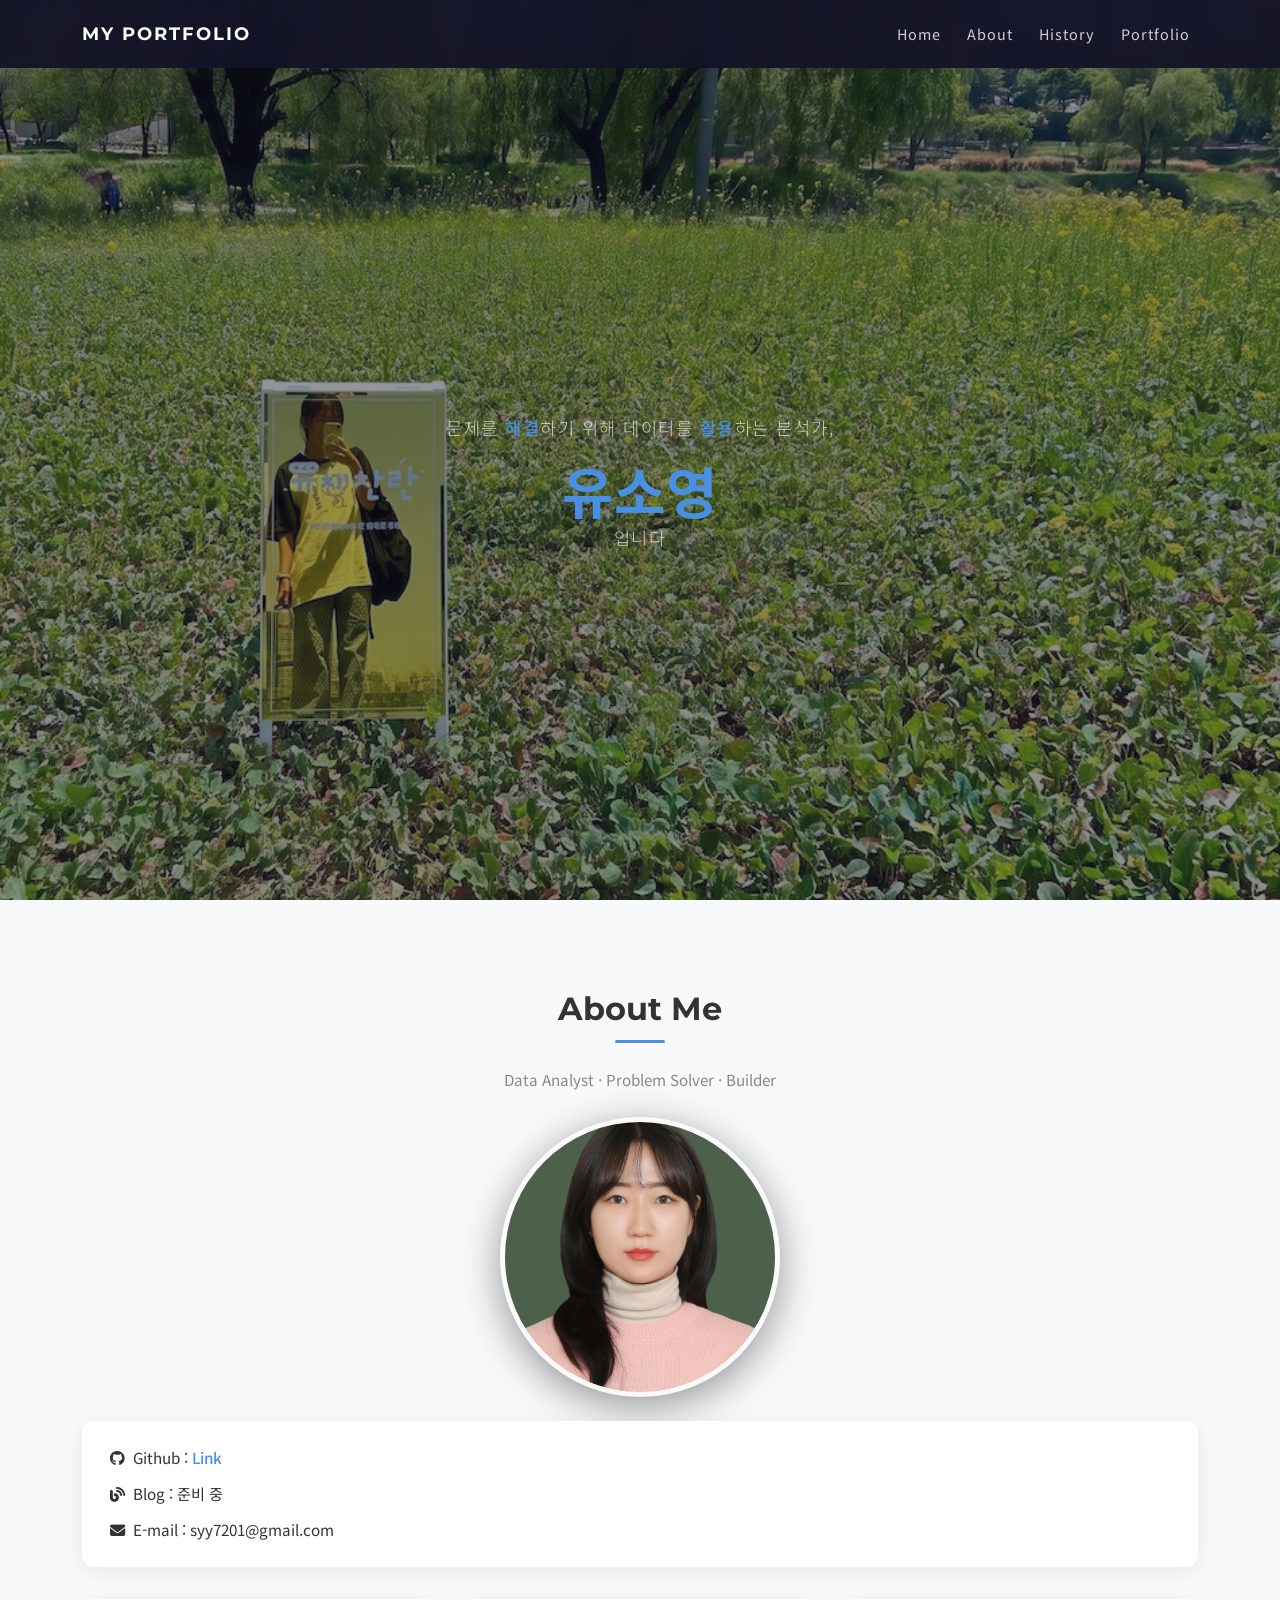
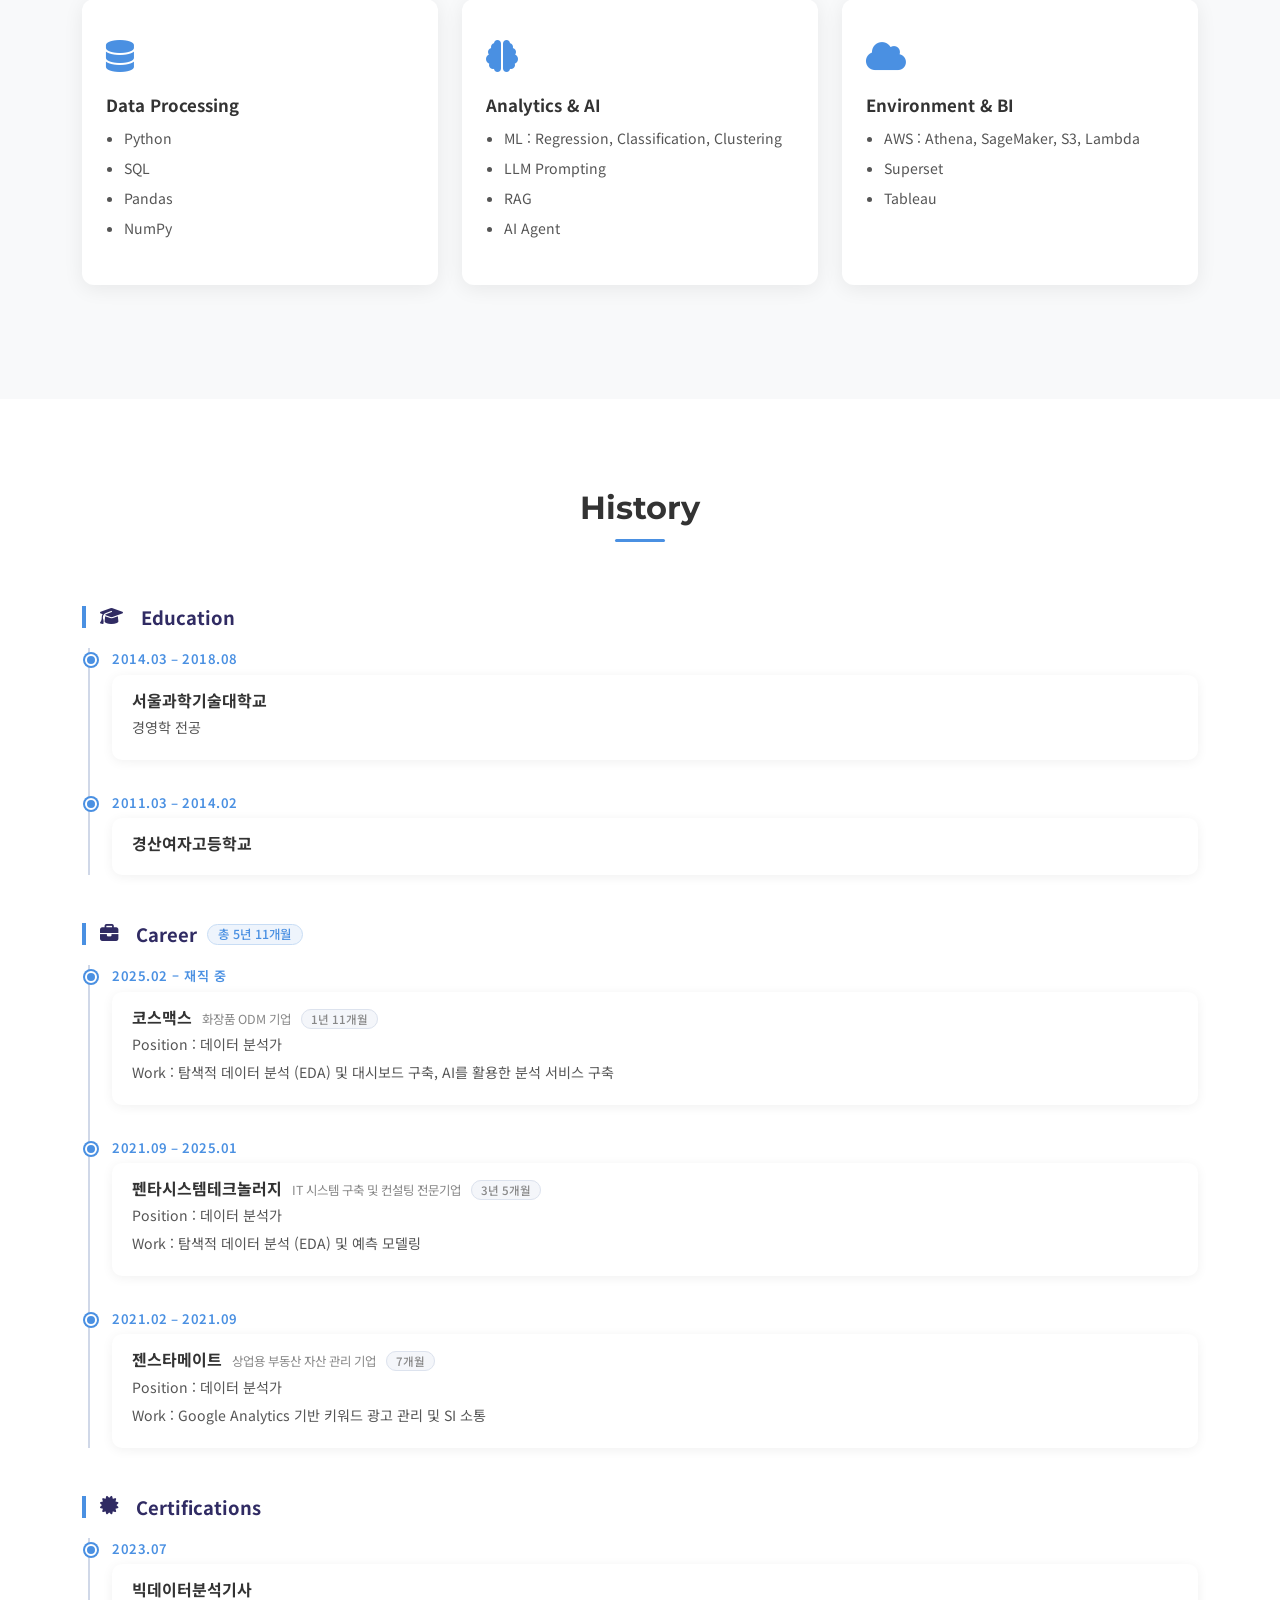
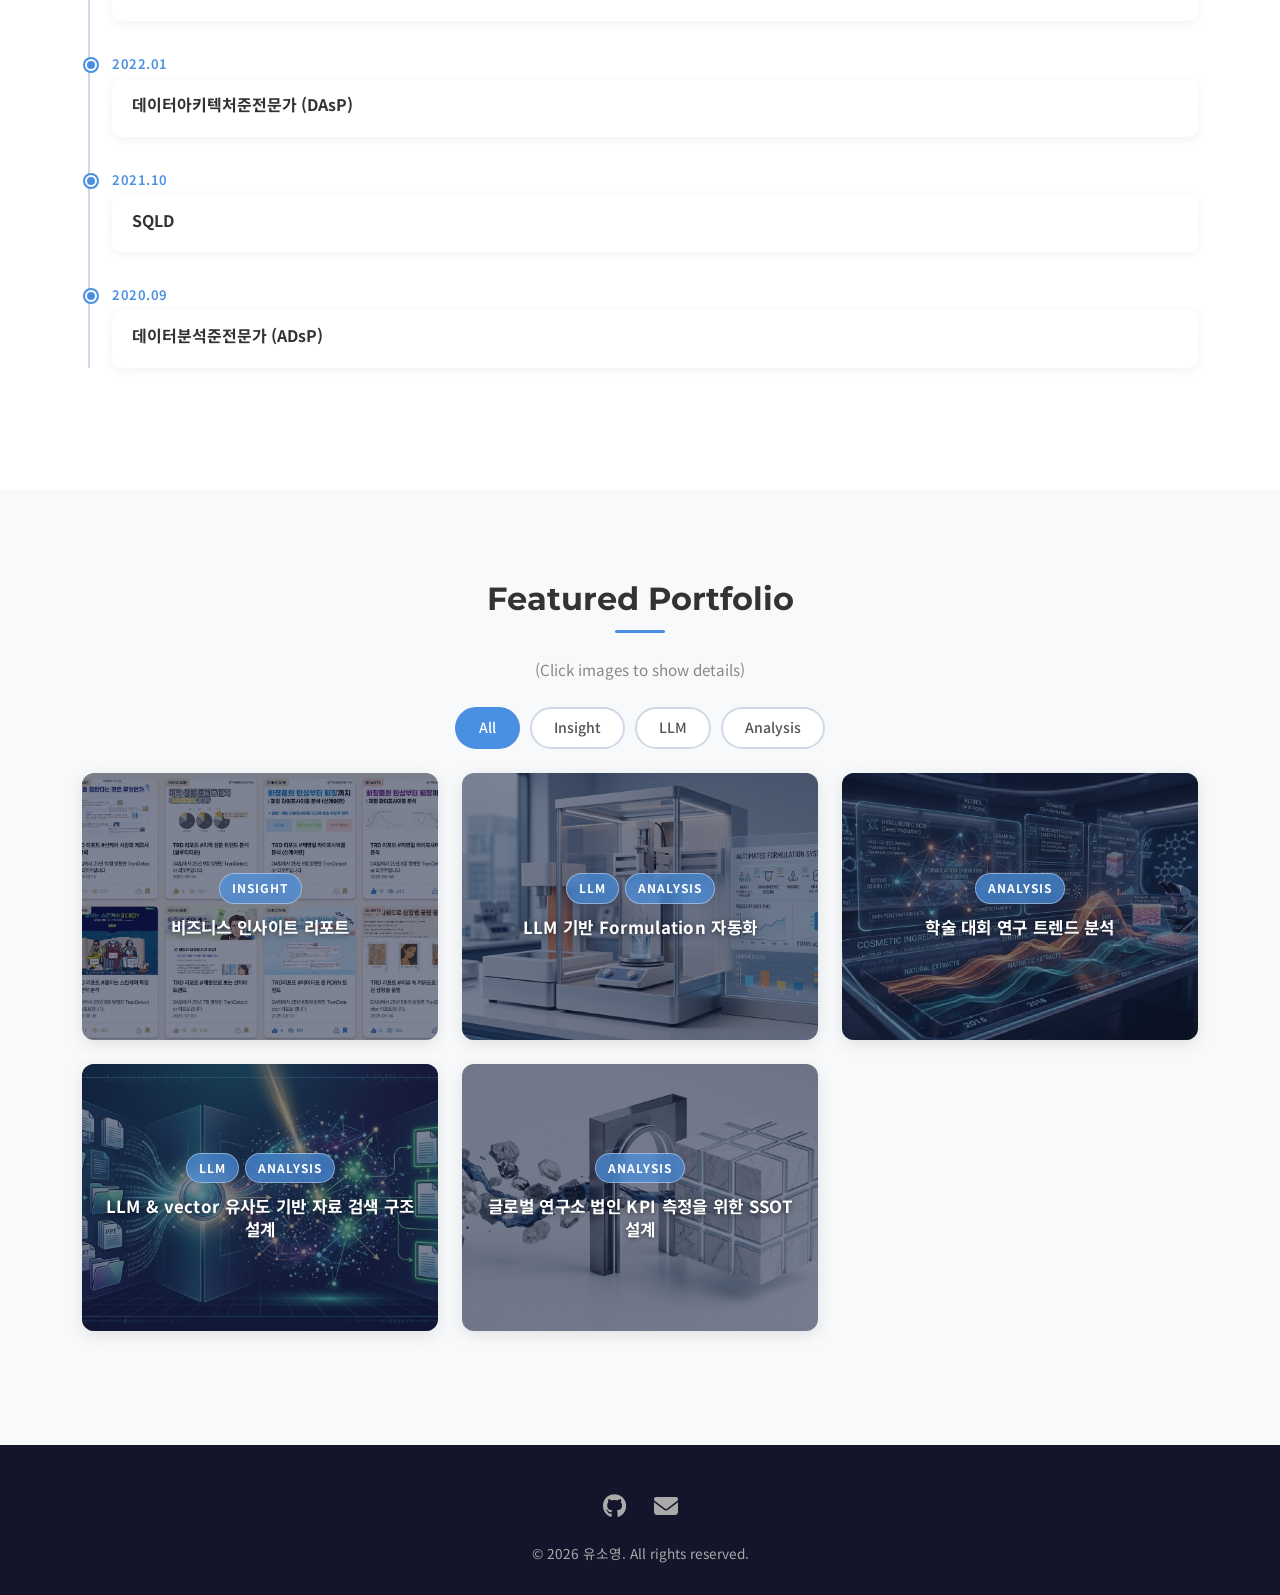
==== index.html @ 59aa7b53 "Move 입니다 to intro style and highlight 해결/활용 with accent color Co-Authored-By: Claude Sonnet 4.6 <nor" ====
<!DOCTYPE html>
<html lang="ko">
<head>
  <meta charset="UTF-8" />
  <meta name="viewport" content="width=device-width, initial-scale=1.0" />
  <meta name="description" content="유소영의 데이터 분석 및 LLM 프로젝트 포트폴리오" />
  <title>유소영 Portfolio</title>
  <link rel="icon" href="data:image/svg+xml,%3Csvg xmlns='http://www.w3.org/2000/svg' viewBox='0 0 64 64'%3E%3Crect width='64' height='64' rx='14' fill='%2314142a'/%3E%3Ctext x='32' y='40' text-anchor='middle' font-family='Arial,sans-serif' font-size='24' font-weight='700' fill='%234a90e2'%3EYS%3C/text%3E%3C/svg%3E" />
  <!-- Bootstrap 5 -->
  <link href="https://cdn.jsdelivr.net/npm/bootstrap@5.3.3/dist/css/bootstrap.min.css" rel="stylesheet" />
  <!-- Font Awesome -->
  <link rel="stylesheet" href="https://cdnjs.cloudflare.com/ajax/libs/font-awesome/6.5.0/css/all.min.css" />
  <!-- Google Fonts -->
  <link href="https://fonts.googleapis.com/css2?family=Noto+Sans+KR:wght@300;400;500;700&amp;family=Montserrat:wght@400;600;700&amp;display=swap" rel="stylesheet" />
  <link rel="stylesheet" href="css/style.css?v=20260529-typography" />
</head>
<body>

  <!-- ===== NAVBAR ===== -->
  <nav class="navbar navbar-expand-lg navbar-dark fixed-top" id="mainNav">
    <div class="container">
      <a class="navbar-brand fw-bold" href="#section-hero">MY PORTFOLIO</a>
      <button class="navbar-toggler" type="button" data-bs-toggle="collapse" data-bs-target="#navbarNav" aria-label="Toggle navigation">
        <span class="navbar-toggler-icon"></span>
      </button>
      <div class="collapse navbar-collapse" id="navbarNav">
        <ul class="navbar-nav ms-auto">
          <li class="nav-item"><a class="nav-link" href="#section-hero">Home</a></li>
          <li class="nav-item"><a class="nav-link" href="#section-about">About</a></li>
          <li class="nav-item"><a class="nav-link" href="#section-history">History</a></li>
          <li class="nav-item"><a class="nav-link" href="#section-portfolio">Portfolio</a></li>
        </ul>
      </div>
    </div>
  </nav>

  <!-- ===== HERO ===== -->
  <section id="section-hero" class="hero-section d-flex align-items-center" style="background-image: url('images/main.png');">
    <div class="container">
      <div class="row justify-content-center">
        <div class="col-lg-8 hero-text text-center">
          <p class="hero-intro">문제를 <span class="hero-word-em">해결</span>하기 위해 데이터를 <span class="hero-word-em">활용</span>하는 분석가,</p>
          <h1 class="hero-name"><span class="hero-name-em">유소영</span></h1>
          <p class="hero-intro">입니다</p>
        </div>
      </div>
    </div>
  </section>

  <!-- ===== ABOUT ===== -->
  <section id="section-about" class="section-padding bg-light">
    <div class="container">
      <h2 class="section-title">About Me</h2>
      <p class="section-subtitle">Data Analyst · Problem Solver · Builder</p>

      <div class="text-center my-4">
        <img src="images/profile.jpeg" alt="Profile" class="profile-img" />
      </div>

      <div class="row mt-4">
        <div class="col-12 mb-4">
          <div class="about-info-box">
            <p><i class="fab fa-github me-2"></i>Github : <a href="https://github.com/soyoung-yu" target="_blank" rel="noopener noreferrer">Link</a></p>
            <p><i class="fas fa-blog me-2"></i>Blog : 준비 중</p>
            <p><i class="fas fa-envelope me-2"></i>E-mail : syy7201@gmail.com</p>
          </div>
        </div>
      </div>

      <div class="row mt-2">
        <!-- Skill 1 -->
        <div class="col-md-4 mb-4">
          <div class="skill-card">
            <div class="skill-icon"><i class="fas fa-database"></i></div>
            <h5>Data Processing</h5>
            <ul>
              <li>Python</li>
              <li>SQL</li>
              <li>Pandas</li>
              <li>NumPy</li>
            </ul>
          </div>
        </div>
        <!-- Skill 2 -->
        <div class="col-md-4 mb-4">
          <div class="skill-card">
            <div class="skill-icon"><i class="fas fa-brain"></i></div>
            <h5>Analytics &amp; AI</h5>
            <ul>
              <li>ML : Regression, Classification, Clustering</li>
              <li>LLM Prompting</li>
              <li>RAG</li>
              <li>AI Agent</li>
            </ul>
          </div>
        </div>
        <!-- Skill 3 -->
        <div class="col-md-4 mb-4">
          <div class="skill-card">
            <div class="skill-icon"><i class="fas fa-cloud"></i></div>
            <h5>Environment &amp; BI</h5>
            <ul>
              <li>AWS : Athena, SageMaker, S3, Lambda</li>
              <li>Superset</li>
              <li>Tableau</li>
            </ul>
          </div>
        </div>
      </div>
    </div>
  </section>

  <!-- ===== HISTORY ===== -->
  <section id="section-history" class="section-padding">
    <div class="container">
      <h2 class="section-title">History</h2>

      <!-- Education -->
      <h4 class="history-category mt-5"><i class="fas fa-graduation-cap me-2"></i>Education</h4>
      <div class="timeline">
        <div class="timeline-item">
          <div class="timeline-date">2014.03 – 2018.08</div>
          <div class="timeline-content">
            <h5>서울과학기술대학교</h5>
            <p>경영학 전공</p>
          </div>
        </div>
        <div class="timeline-item">
          <div class="timeline-date">2011.03 – 2014.02</div>
          <div class="timeline-content">
            <h5>경산여자고등학교</h5>
          </div>
        </div>
      </div>

      <!-- Career -->
      <h4 class="history-category mt-5"><i class="fas fa-briefcase me-2"></i>Career <span class="history-total"></span></h4>
      <div class="timeline career-timeline">
        <div class="timeline-item" data-start="2025-02">
          <div class="timeline-date">2025.02 – 재직 중</div>
          <div class="timeline-content">
            <h5>코스맥스 <span class="timeline-company-desc">화장품 ODM 기업</span> <span class="timeline-duration"></span></h5>
            <p>Position : 데이터 분석가</p>
            <p>Work : 탐색적 데이터 분석 (EDA) 및 대시보드 구축, AI를 활용한 분석 서비스 구축</p>
          </div>
        </div>
        <div class="timeline-item" data-start="2021-09" data-end="2025-01">
          <div class="timeline-date">2021.09 – 2025.01</div>
          <div class="timeline-content">
            <h5>펜타시스템테크놀러지 <span class="timeline-company-desc">IT 시스템 구축 및 컨설팅 전문기업</span> <span class="timeline-duration"></span></h5>
            <p>Position : 데이터 분석가</p>
            <p>Work : 탐색적 데이터 분석 (EDA) 및 예측 모델링</p>
          </div>
        </div>
        <div class="timeline-item" data-start="2021-02" data-end="2021-09">
          <div class="timeline-date">2021.02 – 2021.09</div>
          <div class="timeline-content">
            <h5>젠스타메이트 <span class="timeline-company-desc">상업용 부동산 자산 관리 기업</span> <span class="timeline-duration"></span></h5>
            <p>Position : 데이터 분석가</p>
            <p>Work : Google Analytics 기반 키워드 광고 관리 및 SI 소통</p>
          </div>
        </div>
      </div>

      <!-- Certifications -->
      <h4 class="history-category mt-5"><i class="fas fa-certificate me-2"></i>Certifications</h4>
      <div class="timeline">
        <div class="timeline-item">
          <div class="timeline-date">2023.07</div>
          <div class="timeline-content">
            <h5>빅데이터분석기사</h5>
          </div>
        </div>
        <div class="timeline-item">
          <div class="timeline-date">2022.01</div>
          <div class="timeline-content">
            <h5>데이터아키텍처준전문가 (DAsP)</h5>
          </div>
        </div>
        <div class="timeline-item">
          <div class="timeline-date">2021.10</div>
          <div class="timeline-content">
            <h5>SQLD</h5>
          </div>
        </div>
        <div class="timeline-item">
          <div class="timeline-date">2020.09</div>
          <div class="timeline-content">
            <h5>데이터분석준전문가 (ADsP)</h5>
          </div>
        </div>
      </div>
    </div>
  </section>

  <!-- ===== PORTFOLIO ===== -->
  <section id="section-portfolio" class="section-padding bg-light">
    <div class="container">
      <h2 class="section-title">Featured Portfolio</h2>
      <p class="section-subtitle">(Click images to show details)</p>

      <!-- Filter Buttons -->
      <div class="portfolio-filter text-center my-4">
        <button class="filter-btn active" data-filter="all">All</button>
        <button class="filter-btn" data-filter="insight">Insight</button>
        <button class="filter-btn" data-filter="llm">LLM</button>
        <button class="filter-btn" data-filter="analysis">Analysis</button>
      </div>

      <!-- Portfolio Grid -->
      <div class="row" id="portfolio-grid">

        <div class="col-md-4 col-sm-6 mb-4 portfolio-item" data-category="insight">
          <div class="portfolio-card" data-bs-toggle="modal" data-bs-target="#modal1" style="background-image: url('images/portfolio1.png'); background-size: cover; background-position: center;">
            <div class="portfolio-overlay">
              <div class="portfolio-tags">
                <span class="portfolio-tag">Insight</span>
              </div>
              <h6>비즈니스 인사이트 리포트</h6>
            </div>
          </div>
        </div>

        <div class="col-md-4 col-sm-6 mb-4 portfolio-item" data-category="llm analysis">
          <div class="portfolio-card" data-bs-toggle="modal" data-bs-target="#modal2" style="background-image: url('images/portfolio2.png'); background-size: cover; background-position: center;">
            <div class="portfolio-overlay">
              <div class="portfolio-tags">
                <span class="portfolio-tag">LLM</span>
                <span class="portfolio-tag">Analysis</span>
              </div>
              <h6>LLM 기반 Formulation 자동화</h6>
            </div>
          </div>
        </div>

        <div class="col-md-4 col-sm-6 mb-4 portfolio-item" data-category="analysis">
          <div class="portfolio-card" data-bs-toggle="modal" data-bs-target="#modal3" style="background-image: url('images/portfolio3.png'); background-size: cover; background-position: center;">
            <div class="portfolio-overlay">
              <div class="portfolio-tags">
                <span class="portfolio-tag">Analysis</span>
              </div>
              <h6>학술 대회 연구 트렌드 분석</h6>
            </div>
          </div>
        </div>

        <div class="col-md-4 col-sm-6 mb-4 portfolio-item" data-category="llm analysis">
          <div class="portfolio-card" data-bs-toggle="modal" data-bs-target="#modal4" style="background-image: url('images/portfolio4.png'); background-size: cover; background-position: center;">
            <div class="portfolio-overlay">
              <div class="portfolio-tags">
                <span class="portfolio-tag">LLM</span>
                <span class="portfolio-tag">Analysis</span>
              </div>
              <h6>LLM &amp; vector 유사도 기반 자료 검색 구조 설계</h6>
            </div>
          </div>
        </div>

        <div class="col-md-4 col-sm-6 mb-4 portfolio-item" data-category="analysis">
          <div class="portfolio-card" data-bs-toggle="modal" data-bs-target="#modal5" style="background-image: url('images/portfolio5.png'); background-size: cover; background-position: center;">
            <div class="portfolio-overlay">
              <div class="portfolio-tags">
                <span class="portfolio-tag">Analysis</span>
              </div>
              <h6>글로벌 연구소 법인 KPI 측정을 위한 SSOT 설계</h6>
            </div>
          </div>
        </div>

      </div>
    </div>
  </section>

  <!-- ===== PORTFOLIO MODALS ===== -->
  <div class="modal fade" id="modal1" tabindex="-1">
    <div class="modal-dialog modal-lg modal-dialog-centered">
      <div class="modal-content portfolio-modal-content">
        <div class="portfolio-modal-header">
          <div class="portfolio-modal-tag">Insight</div>
          <h4 class="portfolio-modal-title">비즈니스 인사이트 리포트</h4>
          <button type="button" class="portfolio-modal-close" data-bs-dismiss="modal" aria-label="Close"><i class="fas fa-times"></i></button>
        </div>
        <div class="portfolio-modal-body">
          <div class="portfolio-modal-info">
            <div class="portfolio-modal-info-item">
              <span class="info-label"><i class="fas fa-layer-group me-2"></i>기술 스택</span>
              <div class="info-tags">
                <span class="tech-tag">Python</span>
                <span class="tech-tag">SQL</span>
                <span class="tech-tag">AWS Bedrock</span>
                <span class="tech-tag">LLM</span>
                <span class="tech-tag">Codex</span>
                <span class="tech-tag">Claude Code</span>
                <span class="tech-tag">Figma</span>
              </div>
            </div>
            <div class="portfolio-modal-info-item">
              <span class="info-label"><i class="fas fa-align-left me-2"></i>프로젝트 설명</span>
              <p class="desc-lead">사내 데이터 서비스 이용률이 저조한 문제를 분석하는 과정에서, 서비스 자체의 기능이나 품질보다 직원들의 데이터 활용 경험 부족이 근본 원인이라고 판단했습니다. 이에 데이터를 단순히 제공하는 방식에서 벗어나, 실제 업무에 적용 가능한 인사이트를 전달함으로써 직원들의 데이터 활용 경험을 확대하고자 정기 인사이트 리포트 발행 프로젝트를 기획했습니다.</p>
              <p class="info-desc">리포트는 매 회차 서로 다른 비즈니스 주제를 선정하여 외부 시장 데이터와 사내 연구·생산 데이터를 분석하는 방식으로 제작했으며, 비전문가도 쉽게 이해할 수 있도록 차트 설계와 인사이트 해석에 집중했습니다. 또한 단순 분석 결과 나열이 아닌 하나의 스토리라인을 기반으로 구성하여 데이터가 자연스럽게 의사결정으로 연결될 수 있도록 설계했습니다.</p>
              <p class="info-desc">총 12회의 리포트를 제작·배포했으며, 배포 후 3일 평균 조회수 <span class="stat-em">100회 이상</span>을 기록했습니다. 추가 데이터 분석 요청은 기존 대비 <span class="stat-em">약 4배</span>, 신규 대시보드 구축 요청은 <span class="stat-em">약 2배</span> 증가하는 성과를 달성했고, 직원들의 데이터 활용 경험 확대와 데이터 기반 의사결정 문화 형성에 기여했습니다.</p>
            </div>
            <div class="portfolio-modal-info-item">
              <span class="info-label"><i class="fas fa-bullseye me-2"></i>배경 및 목표</span>
              <p class="goal-box">사내 직원들의 데이터 활용 경험을 유도하기 위해 현업에 바로 적용할 수 있는 인사이트를 포함한 분석 리포트를 정기적으로 배포했습니다.</p>
            </div>
            <div class="portfolio-modal-info-item">
              <span class="info-label"><i class="fas fa-database me-2"></i>데이터 수집 및 전처리</span>
              <h6 class="info-subtitle">데이터 수집</h6>
              <ul class="info-list">
                <li>외부 구매 데이터: 제품 메타데이터, 제품 판매·인기 랭킹 데이터, 소비자 리뷰 데이터</li>
                <li>사내 DB: 화장품 연구 개발 데이터, 의뢰 및 생산 데이터</li>
              </ul>
              <h6 class="info-subtitle">전처리</h6>
              <ul class="info-list">
                <li>동일 제품의 수집 시점별 정보 중 최신 데이터를 기준으로 제품 메타데이터 구성</li>
                <li>중복 리뷰 데이터를 제거하여 리뷰 수와 키워드 빈도 왜곡 방지</li>
                <li>리뷰 수, 평균 평점, 평균 랭킹 등 제품 단위 분석 지표 생성</li>
                <li>옵션, 용량 차이로 분리된 동일 제품 통합</li>
                <li>담당 연구팀 정보 매핑 및 내부 제형 카테고리와 외부 뷰티 플랫폼 카테고리 매칭</li>
                <li>의뢰 정보와 생산 실적 데이터를 조인하여 제품 흐름 추적</li>
              </ul>
            </div>
            <div class="portfolio-modal-info-item">
              <span class="info-label"><i class="fas fa-flask me-2"></i>분석 방법론</span>
              <h6 class="info-subtitle">탐색적 데이터 분석</h6>
              <ul class="info-list">
                <li>Python, SQL을 활용해 분석 목적에 맞는 데이터 마트 설계</li>
                <li>제형, 브랜드, 제조사 등의 관점에서 데이터 분포 및 특성 파악</li>
                <li>리뷰 수, 랭킹, 점유율, 성장률, 시계열 추세 등 주요 지표 분석</li>
              </ul>
              <h6 class="info-subtitle">LLM 프롬프트 기반 텍스트 분류</h6>
              <ul class="info-list">
                <li>비정형 리뷰 데이터 분석을 위해 입출력 포맷과 분석 기준을 정의한 프롬프트 설계</li>
                <li>리뷰 내 분석 대상 자동 분류: 예를 들어 립앤치크 리뷰에서 립 사용 경험과 치크 사용 경험 리뷰를 분리</li>
              </ul>
              <h6 class="info-subtitle">AI Agent 활용</h6>
              <ul class="info-list">
                <li>대용량 데이터 전처리 및 가공을 위한 코드 초안 생성에 AI Agent 활용</li>
                <li>생성된 코드를 검증 및 수정하여 분석 파이프라인에 적용</li>
              </ul>
            </div>
            <div class="portfolio-modal-info-item">
              <span class="info-label"><i class="fas fa-chart-line me-2"></i>분석 결과 및 인사이트</span>
              <h6 class="info-subtitle">선케어 세부 제형 트렌드 분석</h6>
              <ul class="info-list">
                <li>선케어 시장이 선크림·선스틱 중심에서 선세럼, 선젤, 선파우더 등 세분화된 제형으로 확대되고 있음을 확인</li>
                <li>선세럼이 선쿠션을 제치며 선크림, 선스틱 다음으로 제품 수 기준 3위를 차지</li>
                <li>다른 제조사에 비해 자사의 선세럼이 랭킹, 리뷰 기준으로 상위권에 위치</li>
              </ul>
              <p class="insight-callout">선케어 약세 속에서도 선세럼은 자사가 시장을 주도하고 있는 전략 제형으로 판단했습니다.</p>

              <h6 class="info-subtitle">립앤치크 리뷰 분석</h6>
              <ul class="info-list">
                <li>"립앤치크는 립과 치크 모두를 만족시키는 멀티 제형으로 기능하고 있는가?"라는 가설에서 출발</li>
                <li>립 관련 리뷰의 부정 비율은 약 30%로, 치크 관련 리뷰의 부정 비율 17% 대비 높게 나타남</li>
                <li>립에 대한 부정 리뷰는 발림성과 지속력 항목에서 주로 발생</li>
              </ul>
              <p class="insight-callout">현재 립앤치크 시장은 립보다 치크 사용 경험 최적화에 상대적으로 집중되어 있는 것으로 판단했습니다.</p>
            </div>
            <div class="portfolio-modal-info-item">
              <span class="info-label"><i class="fas fa-lightbulb me-2"></i>비즈니스 제안 및 액션 아이템</span>
              <ul class="action-list">
                <li>선세럼은 선케어 시장에서 자사가 강점을 보유한 전략 제형으로 판단되며, 선케어 시장 공략 시 핵심 카테고리로 활용이 필요합니다.</li>
                <li>립앤치크 제품 개발 시 립 사용 시의 발림성 및 지속력 개선이 주요 차별화 포인트가 될 수 있습니다.</li>
              </ul>
            </div>
          </div>
        </div>
      </div>
    </div>
  </div>

  <div class="modal fade" id="modal2" tabindex="-1">
    <div class="modal-dialog modal-lg modal-dialog-centered">
      <div class="modal-content portfolio-modal-content">
        <div class="portfolio-modal-header">
          <div class="portfolio-modal-tag">LLM · Analysis</div>
          <h4 class="portfolio-modal-title">LLM 기반 Formulation 자동화</h4>
          <button type="button" class="portfolio-modal-close" data-bs-dismiss="modal" aria-label="Close"><i class="fas fa-times"></i></button>
        </div>
        <div class="portfolio-modal-body">
          <div class="portfolio-modal-info">
            <div class="portfolio-modal-info-item">
              <span class="info-label"><i class="fas fa-layer-group me-2"></i>기술 스택</span>
              <div class="info-tags">
                <span class="tech-tag">Python</span>
                <span class="tech-tag">LLM</span>
                <span class="tech-tag">Automation</span>
              </div>
            </div>
            <div class="portfolio-modal-info-item">
              <span class="info-label"><i class="fas fa-align-left me-2"></i>프로젝트 설명</span>
              <p class="info-desc">LLM을 활용해 formulation 관련 작업 흐름을 자동화하는 구조를 설계한 프로젝트입니다.</p>
            </div>
            <div class="portfolio-modal-info-item">
              <span class="info-label"><i class="fas fa-bullseye me-2"></i>배경 및 목표</span>
              <p class="info-desc">반복적인 문서 해석과 작성 과정을 줄이고, 입력 조건에 맞는 결과 생성을 안정화하는 것을 목표로 했습니다.</p>
            </div>
            <div class="portfolio-modal-info-item">
              <span class="info-label"><i class="fas fa-database me-2"></i>데이터 수집 및 전처리</span>
              <p class="info-desc">업무 문서와 입력 조건을 분석해 프롬프트와 출력 형식을 정리했습니다.</p>
            </div>
            <div class="portfolio-modal-info-item">
              <span class="info-label"><i class="fas fa-flask me-2"></i>분석 방법론</span>
              <p class="info-desc">LLM 프롬프트 설계, 결과 검증, 예외 케이스 보정 흐름을 중심으로 구성했습니다.</p>
            </div>
            <div class="portfolio-modal-info-item">
              <span class="info-label"><i class="fas fa-chart-line me-2"></i>분석 결과 및 인사이트</span>
              <p class="info-desc">수작업으로 처리하던 과정을 표준화하고 자동화 가능성을 검증했습니다.</p>
            </div>
            <div class="portfolio-modal-info-item">
              <span class="info-label"><i class="fas fa-lightbulb me-2"></i>비즈니스 제안 및 액션 아이템</span>
              <p class="info-desc">운영 적용을 위해 검증 기준과 사용자 피드백 루프를 함께 설계했습니다.</p>
            </div>
          </div>
        </div>
      </div>
    </div>
  </div>

  <div class="modal fade" id="modal3" tabindex="-1">
    <div class="modal-dialog modal-lg modal-dialog-centered">
      <div class="modal-content portfolio-modal-content">
        <div class="portfolio-modal-header">
          <div class="portfolio-modal-tag">Analysis</div>
          <h4 class="portfolio-modal-title">학술 대회 연구 트렌드 분석</h4>
          <button type="button" class="portfolio-modal-close" data-bs-dismiss="modal" aria-label="Close"><i class="fas fa-times"></i></button>
        </div>
        <div class="portfolio-modal-body">
          <div class="portfolio-modal-info">
            <div class="portfolio-modal-info-item">
              <span class="info-label"><i class="fas fa-layer-group me-2"></i>기술 스택</span>
              <div class="info-tags">
                <span class="tech-tag">Python</span>
                <span class="tech-tag">Pandas</span>
                <span class="tech-tag">Matplotlib</span>
              </div>
            </div>
            <div class="portfolio-modal-info-item">
              <span class="info-label"><i class="fas fa-align-left me-2"></i>프로젝트 설명</span>
              <p class="info-desc">학술 대회 데이터를 기반으로 연구 주제와 키워드 흐름을 분석한 프로젝트입니다.</p>
            </div>
            <div class="portfolio-modal-info-item">
              <span class="info-label"><i class="fas fa-bullseye me-2"></i>배경 및 목표</span>
              <p class="info-desc">연구 분야의 변화 방향과 반복적으로 등장하는 주제를 파악하는 것을 목표로 했습니다.</p>
            </div>
            <div class="portfolio-modal-info-item">
              <span class="info-label"><i class="fas fa-database me-2"></i>데이터 수집 및 전처리</span>
              <p class="info-desc">논문 제목, 초록, 키워드 등 분석 가능한 텍스트 정보를 정리했습니다.</p>
            </div>
            <div class="portfolio-modal-info-item">
              <span class="info-label"><i class="fas fa-flask me-2"></i>분석 방법론</span>
              <p class="info-desc">키워드 빈도, 기간별 변화, 주제 군집을 중심으로 트렌드를 확인했습니다.</p>
            </div>
            <div class="portfolio-modal-info-item">
              <span class="info-label"><i class="fas fa-chart-line me-2"></i>분석 결과 및 인사이트</span>
              <p class="info-desc">주요 연구 키워드의 변화와 관심 주제의 확장 흐름을 도출했습니다.</p>
            </div>
            <div class="portfolio-modal-info-item">
              <span class="info-label"><i class="fas fa-lightbulb me-2"></i>비즈니스 제안 및 액션 아이템</span>
              <p class="info-desc">후속 연구 및 기술 탐색 방향을 정하는 데 활용할 수 있는 관찰 결과를 정리했습니다.</p>
            </div>
          </div>
        </div>
      </div>
    </div>
  </div>

  <div class="modal fade" id="modal4" tabindex="-1">
    <div class="modal-dialog modal-lg modal-dialog-centered">
      <div class="modal-content portfolio-modal-content">
        <div class="portfolio-modal-header">
          <div class="portfolio-modal-tag">LLM · Analysis</div>
          <h4 class="portfolio-modal-title">LLM &amp; vector 유사도 기반 자료 검색 구조 설계</h4>
          <button type="button" class="portfolio-modal-close" data-bs-dismiss="modal" aria-label="Close"><i class="fas fa-times"></i></button>
        </div>
        <div class="portfolio-modal-body">
          <div class="portfolio-modal-info">
            <div class="portfolio-modal-info-item">
              <span class="info-label"><i class="fas fa-layer-group me-2"></i>기술 스택</span>
              <div class="info-tags">
                <span class="tech-tag">Python</span>
                <span class="tech-tag">LLM</span>
                <span class="tech-tag">Vector Search</span>
              </div>
            </div>
            <div class="portfolio-modal-info-item">
              <span class="info-label"><i class="fas fa-align-left me-2"></i>프로젝트 설명</span>
              <p class="info-desc">LLM과 vector 유사도 검색을 활용해 자료 검색 구조를 설계한 프로젝트입니다.</p>
            </div>
            <div class="portfolio-modal-info-item">
              <span class="info-label"><i class="fas fa-bullseye me-2"></i>배경 및 목표</span>
              <p class="info-desc">사용자가 필요한 자료를 더 빠르게 찾을 수 있도록 의미 기반 검색 흐름을 구성하는 것을 목표로 했습니다.</p>
            </div>
            <div class="portfolio-modal-info-item">
              <span class="info-label"><i class="fas fa-database me-2"></i>데이터 수집 및 전처리</span>
              <p class="info-desc">검색 대상 문서를 정리하고 임베딩 및 메타데이터 설계를 검토했습니다.</p>
            </div>
            <div class="portfolio-modal-info-item">
              <span class="info-label"><i class="fas fa-flask me-2"></i>분석 방법론</span>
              <p class="info-desc">문서 분할, 벡터화, 유사도 검색, LLM 응답 생성 흐름을 기준으로 구조를 설계했습니다.</p>
            </div>
            <div class="portfolio-modal-info-item">
              <span class="info-label"><i class="fas fa-chart-line me-2"></i>분석 결과 및 인사이트</span>
              <p class="info-desc">키워드 검색만으로 찾기 어려운 관련 자료를 의미 기반으로 탐색할 수 있는 가능성을 확인했습니다.</p>
            </div>
            <div class="portfolio-modal-info-item">
              <span class="info-label"><i class="fas fa-lightbulb me-2"></i>비즈니스 제안 및 액션 아이템</span>
              <p class="info-desc">자료 검색 품질 개선을 위해 검색 결과 평가와 문서 관리 기준을 함께 제안했습니다.</p>
            </div>
          </div>
        </div>
      </div>
    </div>
  </div>

  <div class="modal fade" id="modal5" tabindex="-1">
    <div class="modal-dialog modal-lg modal-dialog-centered">
      <div class="modal-content portfolio-modal-content">
        <div class="portfolio-modal-header">
          <div class="portfolio-modal-tag">Analysis</div>
          <h4 class="portfolio-modal-title">글로벌 연구소 법인 KPI 측정을 위한 SSOT 설계</h4>
          <button type="button" class="portfolio-modal-close" data-bs-dismiss="modal" aria-label="Close"><i class="fas fa-times"></i></button>
        </div>
        <div class="portfolio-modal-body">
          <div class="portfolio-modal-info">
            <div class="portfolio-modal-info-item">
              <span class="info-label"><i class="fas fa-layer-group me-2"></i>기술 스택</span>
              <div class="info-tags">
                <span class="tech-tag">Python</span>
                <span class="tech-tag">SQL</span>
                <span class="tech-tag">LLM (Claude)</span>
                <span class="tech-tag">Codex</span>
              </div>
            </div>
            <div class="portfolio-modal-info-item">
              <span class="info-label"><i class="fas fa-align-left me-2"></i>프로젝트 설명</span>
              <p class="desc-lead">연구소 각 법인은 매월 의뢰, 확정, 초도, 매출 KPI를 수작업으로 집계하여 중앙 부서(GCC)에 제출하고 있었습니다. GCC에서 KPI 정의 및 산출 기준을 제시하고 있었으나, 실제 집계 과정은 각 법인의 엑셀 기반 수작업에 의존하고 있어 휴먼 에러 발생 가능성이 높았으며, KPI 기준 해석의 차이로 인해 법인 간 성과 비교의 신뢰성이 낮은 상태였습니다.</p>
              <p class="info-desc">이에 시스템 DB를 기반으로 KPI 집계 과정을 원천부터 검증하고, 법인별 KPI 산출 로직과 예외 처리 기준을 분석하였습니다. 그 결과 동일 KPI에 대해서도 법인마다 서로 다른 집계 기준과 예외 규칙이 적용되고 있음을 확인하였으며, 관계 부서 및 현업 연구소와 협의를 통해 KPI 정의를 재정립하고 글로벌 공통 KPI 체계를 수립하였습니다. 최종적으로 표준화된 KPI 로직을 기반으로 SSOT(Single Source of Truth)를 구축하고 KPI 집계 자동화 체계를 구현하였습니다.</p>
            </div>
            <div class="portfolio-modal-info-item">
              <span class="info-label"><i class="fas fa-bullseye me-2"></i>배경 및 목표</span>
              <p class="goal-box">기존 각 법인이 수작업으로 관리하던 KPI 집계 체계를 시스템 DB 기반의 자동화 방식으로 전환하고, 법인별로 상이했던 KPI 산정 기준을 표준화하여 글로벌 연구소의 성과를 동일 기준으로 측정할 수 있는 SSOT(Single Source of Truth)를 구축하고자 함.</p>
            </div>
            <div class="portfolio-modal-info-item">
              <span class="info-label"><i class="fas fa-database me-2"></i>데이터 수집 및 전처리</span>
              <h6 class="info-subtitle">데이터 수집</h6>
              <p class="info-sub-label">수작업 KPI 데이터</p>
              <ul class="info-list">
                <li>각 법인이 기존 성과평가에 활용하던 의뢰, 초도, 확정, 매출 KPI 집계 데이터 수집</li>
                <li>엑셀 형태의 수작업 보고 자료 확보</li>
              </ul>
              <p class="info-sub-label">시스템 DB</p>
              <ul class="info-list">
                <li><strong>의뢰 :</strong> 5개 테이블을 분석하여 KPI 산출을 위한 통합 데이터 마트 구축</li>
                <li><strong>확정/초도 :</strong> 자재 마스터 테이블을 기반으로 KPI 집계용 데이터 마트 구축</li>
                <li><strong>매출 :</strong> 관계 부서와 협업하여 법인별 자재 매출 데이터 마트 확보</li>
              </ul>
              <h6 class="info-subtitle">데이터 정합성 검증</h6>
              <ul class="info-list">
                <li>수작업 KPI 결과와 시스템 DB 데이터를 비교하여 법인별 KPI 산출 로직 검증</li>
                <li>KPI 정의, 집계 기준, 제외 조건 등의 차이를 분석하여 표준 KPI 산출 기준 수립</li>
              </ul>
            </div>
            <div class="portfolio-modal-info-item">
              <span class="info-label"><i class="fas fa-flask me-2"></i>분석 방법론</span>
              <h6 class="info-subtitle">탐색적 데이터 분석 (EDA)</h6>
              <ul class="info-list">
                <li>수작업 KPI 집계 결과와 시스템 DB 기반 집계 결과를 비교 분석</li>
                <li>KPI 수치 차이가 발생하는 구간을 식별하고 원인 후보 도출</li>
              </ul>
              <h6 class="info-subtitle">가설 기반 데이터 정합성 검증</h6>
              <ul class="info-list">
                <li>수작업 KPI와 시스템 KPI 간 차이 발생 원인에 대한 가설 수립</li>
                <li>데이터 구조, KPI 정의, 집계 기준, 제외 조건 등을 검토하여 가설 검증 수행</li>
                <li>검증 결과를 바탕으로 공통 KPI 산출 기준 도출</li>
              </ul>
              <h6 class="info-subtitle">LLM을 활용한 데이터 검증 지원</h6>
              <ul class="info-list">
                <li>정합성 검증 효율화를 위해 LLM 분석 프롬프트 설계</li>
                <li>데이터 구조, 분석 목적, 검증 항목, 예상 원인 후보 등을 프롬프트에 포함하여 분석 수행</li>
                <li>LLM을 활용해 데이터 간 차이점 및 원인 후보를 탐색하고 검증 과정 지원</li>
                <li>도출된 결과는 실제 데이터와 비즈니스 로직을 기반으로 재검토하여 최종 판단</li>
              </ul>
            </div>
            <div class="portfolio-modal-info-item">
              <span class="info-label"><i class="fas fa-chart-line me-2"></i>분석 결과 및 인사이트</span>
              <h6 class="info-subtitle">법인별 KPI 정의 및 집계 기준 차이 발견</h6>
              <p class="info-desc">동일한 KPI 명칭을 사용하고 있었으나, 실제 집계 기준은 법인별로 상이하게 운영되고 있음을 확인</p>
              <ul class="info-list">
                <li><strong>확정일 기준 차이</strong>
                  <ul>
                    <li>일부 법인 : BOM 상태값 1110으로 변경된 시점</li>
                    <li>그외 법인 : BOM 상태값 1111로 변경된 시점</li>
                  </ul>
                </li>
                <li><strong>의뢰/개발 법인 활용 기준 차이</strong>
                  <ul>
                    <li>일부 법인 : 의뢰법인 기준으로 의뢰 수 집계</li>
                    <li>그외 법인 : 개발법인 기준으로 의뢰 수 집계</li>
                  </ul>
                </li>
              </ul>
              <h6 class="info-subtitle">법인별 예외 처리 로직 존재 확인</h6>
              <ul class="info-list">
                <li>일부 법인은 현지 운영 환경을 반영하여 별도의 제외 조건을 적용하고 있음을 발견</li>
                <li>예) 특정 고객사의 과도한 의뢰 건을 집계 대상에서 제외</li>
                <li>법인의 주관적 판단에 따라 KPI 수치가 달라질 수 있음을 확인</li>
              </ul>
              <p class="insight-callout">글로벌 연구소의 KPI는 법인별로 상이하게 운영되고 있어, 성과를 동일 기준에서 비교하기 어려움</p>
            </div>
            <div class="portfolio-modal-info-item">
              <span class="info-label"><i class="fas fa-lightbulb me-2"></i>비즈니스 제안 및 액션 아이템</span>
              <h6 class="info-subtitle">KPI 정의 재정립 및 표준화</h6>
              <p class="info-desc">관계 부서와 논의하여 KPI가 측정하고자 하는 성과의 정의를 기준으로 글로벌 공통 KPI 체계를 재검토</p>
              <p class="info-sub-label">KPI 기준 재검토 결과</p>
              <ul class="info-list">
                <li><strong>확정 KPI 기준 표준화</strong>
                  <ul>
                    <li>기존 확정 KPI는 BOM 상태값 1111 시점을 기준으로 운영되고 있었음</li>
                    <li>그러나 KPI의 목적을 고려할 때, 실제 처방 확정 시점인 BOM 상태값 1110이 더 적합하다고 판단</li>
                    <li>이에 확정 KPI 기준을 BOM 상태값 1110 기준으로 통일함</li>
                  </ul>
                </li>
                <li><strong>의뢰 KPI 기준 표준화</strong>
                  <ul>
                    <li>기존 의뢰 KPI는 의뢰 법인을 기준으로 운영되고 있었음</li>
                    <li>그러나 KPI의 목적이 연구소의 성과 측정에 있는 만큼, 실제 개발을 수행한 연구소를 기준으로 평가하는 것이 적절하다고 판단</li>
                    <li>이에 의뢰 KPI 집계 기준을 개발 법인 기준으로 통일함</li>
                  </ul>
                </li>
              </ul>
              <h6 class="info-subtitle">예외 처리 기준 정비</h6>
              <ul class="info-list">
                <li>KPI 목적에 부합하는 예외 조건은 유지하고, 공정성을 저해하는 예외 조건은 제거</li>
              </ul>
              <h6 class="info-subtitle">글로벌 연구소 KPI SSOT 구축</h6>
              <ul class="info-list">
                <li>KPI 정의, 집계 기준, 예외 처리 조건을 표준화하여 글로벌 연구소 공통 KPI 체계 구축</li>
                <li>법인 간 성과 비교의 신뢰성을 확보하고 KPI 자동 집계 기반 마련</li>
              </ul>
            </div>
          </div>
        </div>
      </div>
    </div>
  </div>

  <!-- ===== FOOTER ===== -->
  <footer class="footer-section text-center">
    <div class="container">
      <div class="footer-icons mb-3">
        <a href="https://github.com/soyoung-yu" target="_blank" rel="noopener noreferrer" aria-label="GitHub"><i class="fab fa-github"></i></a>
        <a href="mailto:syy7201@gmail.com"><i class="fas fa-envelope"></i></a>
      </div>
      <p class="footer-copy">© 2026 유소영. All rights reserved.</p>
    </div>
  </footer>

  <!-- Bootstrap JS -->
  <script src="https://cdn.jsdelivr.net/npm/bootstrap@5.3.3/dist/js/bootstrap.bundle.min.js"></script>
  <script src="js/main.js"></script>
</body>
</html>
---- css/style.css ----
/* ===========================
   Global
=========================== */
* {
  margin: 0;
  padding: 0;
  box-sizing: border-box;
}

html {
  scroll-behavior: smooth;
}

body {
  font-family: 'Noto Sans KR', 'Montserrat', sans-serif;
  color: #333;
  line-height: 1.7;
}

.section-padding {
  padding: 90px 0;
}

.section-title {
  font-family: 'Montserrat', sans-serif;
  font-size: 2rem;
  font-weight: 700;
  text-align: center;
  position: relative;
  padding-bottom: 16px;
  margin-bottom: 8px;
}

.section-title::after {
  content: '';
  display: block;
  width: 50px;
  height: 3px;
  background: #4a90e2;
  margin: 12px auto 0;
  border-radius: 2px;
}

.section-subtitle {
  text-align: center;
  color: #888;
  font-size: 0.95rem;
  margin-bottom: 10px;
}

/* ===========================
   Navbar
=========================== */
#mainNav {
  background-color: rgba(20, 20, 40, 0.95);
  backdrop-filter: blur(8px);
  transition: background 0.3s;
  padding: 14px 0;
}

#mainNav .navbar-brand {
  font-family: 'Montserrat', sans-serif;
  font-size: 1.1rem;
  letter-spacing: 2px;
  color: #fff;
}

#mainNav .nav-link {
  color: rgba(255,255,255,0.8) !important;
  font-size: 0.9rem;
  letter-spacing: 1px;
  margin-left: 10px;
  transition: color 0.2s;
}

#mainNav .nav-link:hover {
  color: #4a90e2 !important;
}

/* ===========================
   Hero
=========================== */
.hero-section {
  min-height: 100vh;
  background-color: #14142a;
  background-size: cover;
  background-position: left bottom;
  background-repeat: no-repeat;
  position: relative;
  color: #fff;
  padding-top: 80px;
}

/* 배경 이미지 위에 네이비 오버레이 */
.hero-section::before {
  content: '';
  position: absolute;
  inset: 0;
  background: rgba(20, 20, 40, 0.45);
  z-index: 0;
}

.hero-section .container {
  position: relative;
  z-index: 1;
}

.hero-intro {
  font-size: 1.1rem;
  font-weight: 300;
  color: rgba(255, 255, 255, 0.72);
  letter-spacing: 1.5px;
  line-height: 1.8;
  margin-bottom: 14px;
}

.hero-name {
  font-family: 'Noto Sans KR', sans-serif;
  font-size: 3.5rem;
  font-weight: 700;
  color: #fff;
  line-height: 1.15;
  margin-bottom: 0;
}

.hero-name-em {
  color: #4a90e2;
}

.hero-word-em {
  color: #4a90e2;
  font-weight: 500;
}

.hero-btns .btn-primary {
  background-color: #4a90e2;
  border-color: #4a90e2;
  padding: 10px 28px;
  border-radius: 30px;
  font-weight: 500;
}

.hero-btns .btn-outline-light {
  padding: 10px 28px;
  border-radius: 30px;
  font-weight: 500;
}

.profile-img {
  width: 280px;
  height: 280px;
  object-fit: cover;
  border-radius: 50%;
  border: 5px solid rgba(255,255,255,0.2);
  box-shadow: 0 10px 40px rgba(0,0,0,0.4);
}

/* ===========================
   About
=========================== */
.about-info-box {
  background: #fff;
  border-radius: 12px;
  padding: 24px 28px;
  box-shadow: 0 4px 20px rgba(0,0,0,0.07);
}

.about-info-box p {
  margin-bottom: 10px;
  font-size: 0.95rem;
}

.about-info-box p:last-child {
  margin-bottom: 0;
}

.about-info-box a {
  color: #4a90e2;
  text-decoration: none;
  font-weight: 500;
}

.about-info-box a:hover {
  text-decoration: underline;
}

.skill-card {
  background: #fff;
  border-radius: 12px;
  padding: 28px 24px;
  height: 100%;
  box-shadow: 0 4px 20px rgba(0,0,0,0.07);
  transition: transform 0.25s, box-shadow 0.25s;
}

.skill-card:hover {
  transform: translateY(-5px);
  box-shadow: 0 10px 30px rgba(0,0,0,0.12);
}

.skill-icon {
  font-size: 2rem;
  color: #4a90e2;
  margin-bottom: 14px;
}

.skill-card h5 {
  font-weight: 700;
  margin-bottom: 12px;
  font-size: 1.05rem;
}

.skill-card ul {
  padding-left: 18px;
  font-size: 0.88rem;
  color: #555;
}

.skill-card ul li {
  margin-bottom: 6px;
}

/* ===========================
   History / Timeline
=========================== */
.history-category {
  font-size: 1.15rem;
  font-weight: 700;
  color: #302b63;
  border-left: 4px solid #4a90e2;
  padding-left: 14px;
  display: flex;
  align-items: center;
  gap: 10px;
}

.history-total {
  font-size: 0.78rem;
  font-weight: 500;
  color: #4a90e2;
  background: #eef4fc;
  border: 1px solid #c8ddf5;
  border-radius: 20px;
  padding: 2px 10px;
  letter-spacing: 0.3px;
}

.timeline {
  position: relative;
  padding-left: 30px;
  margin-top: 20px;
}

.timeline::before {
  content: '';
  position: absolute;
  left: 6px;
  top: 0;
  bottom: 0;
  width: 2px;
  background: #d0d8e8;
}

.timeline-item {
  position: relative;
  margin-bottom: 32px;
}

.timeline-item::before {
  content: '';
  position: absolute;
  left: -27px;
  top: 6px;
  width: 12px;
  height: 12px;
  border-radius: 50%;
  background: #4a90e2;
  border: 2px solid #fff;
  box-shadow: 0 0 0 2px #4a90e2;
}

.timeline-date {
  font-size: 0.82rem;
  color: #4a90e2;
  font-weight: 600;
  margin-bottom: 4px;
  letter-spacing: 0.5px;
}

.timeline-content {
  background: #fff;
  border-radius: 10px;
  padding: 16px 20px;
  box-shadow: 0 2px 12px rgba(0,0,0,0.06);
}

.timeline-content h5 {
  font-size: 1rem;
  font-weight: 700;
  margin-bottom: 6px;
}

.timeline-content p {
  font-size: 0.88rem;
  color: #555;
  margin-bottom: 4px;
}

.timeline-company-desc {
  font-size: 0.78rem;
  font-weight: 400;
  color: #888;
  margin-left: 6px;
}

.timeline-duration {
  font-size: 0.72rem;
  font-weight: 500;
  color: #888;
  background: #f4f6fa;
  border: 1px solid #dde3ee;
  border-radius: 20px;
  padding: 1px 9px;
  margin-left: 6px;
  vertical-align: middle;
}

/* ===========================
   Portfolio
=========================== */
.portfolio-filter {
  display: flex;
  flex-wrap: wrap;
  justify-content: center;
  gap: 10px;
}

.filter-btn {
  background: #fff;
  border: 2px solid #d0d8e8;
  color: #555;
  padding: 7px 22px;
  border-radius: 30px;
  font-size: 0.88rem;
  font-weight: 500;
  cursor: pointer;
  transition: all 0.2s;
}

.filter-btn:hover,
.filter-btn.active {
  background: #4a90e2;
  border-color: #4a90e2;
  color: #fff;
}

.portfolio-card {
  position: relative;
  overflow: hidden;
  border-radius: 12px;
  cursor: pointer;
  box-shadow: 0 4px 16px rgba(0,0,0,0.1);
  aspect-ratio: 4/3;
  background: linear-gradient(135deg, #e8edf5 0%, #d0d8e8 100%);
}

.portfolio-card img {
  width: 100%;
  height: 100%;
  object-fit: cover;
  transition: transform 0.35s ease;
  display: block;
}

.portfolio-card img[src=""],
.portfolio-card img:not([src]),
.portfolio-card img.error {
  visibility: hidden;
}

.portfolio-card:hover img {
  transform: scale(1.07);
}

.portfolio-overlay {
  position: absolute;
  inset: 0;
  background: rgba(20, 30, 60, 0.55);
  display: flex;
  flex-direction: column;
  align-items: center;
  justify-content: center;
  opacity: 1;
  transition: background 0.3s;
  padding: 16px;
  text-align: center;
}

.portfolio-card:hover .portfolio-overlay {
  background: rgba(20, 30, 60, 0.82);
}

.portfolio-tags {
  display: flex;
  flex-wrap: wrap;
  gap: 6px;
  justify-content: center;
  margin-bottom: 12px;
}

.portfolio-tag {
  font-size: 0.75rem;
  font-weight: 700;
  letter-spacing: 1px;
  color: #fff;
  background: rgba(74, 144, 226, 0.7);
  padding: 4px 12px;
  border-radius: 20px;
  text-transform: uppercase;
  border: 1px solid rgba(255,255,255,0.4);
  backdrop-filter: blur(4px);
}

.portfolio-overlay h6 {
  color: #fff;
  font-size: 1.05rem;
  font-weight: 700;
  margin: 0;
  line-height: 1.4;
  text-shadow: 0 1px 6px rgba(0,0,0,0.6);
  letter-spacing: 0.3px;
}

/* 필터 숨김 애니메이션 */
.portfolio-item {
  transition: opacity 0.3s, transform 0.3s;
}

.portfolio-item.hidden {
  display: none;
}

/* ===========================
   Modal
=========================== */
.portfolio-modal-content {
  border: none;
  border-radius: 16px;
  overflow: hidden;
  box-shadow: 0 24px 60px rgba(0,0,0,0.25);
}

.modal-dialog:has(.portfolio-modal-content) {
  margin-top: 16px;
  margin-bottom: 16px;
}

.portfolio-modal-header {
  background: #4a90e2;
  padding: 28px 32px 24px;
  position: relative;
}

.portfolio-modal-tag {
  font-size: 0.72rem;
  font-weight: 700;
  letter-spacing: 2px;
  color: rgba(255,255,255,0.75);
  text-transform: uppercase;
  margin-bottom: 8px;
}

.portfolio-modal-title {
  font-family: 'Montserrat', sans-serif;
  font-size: 1.5rem;
  font-weight: 700;
  color: #fff;
  margin: 0;
  padding-right: 40px;
}

.portfolio-modal-close {
  position: absolute;
  top: 20px;
  right: 24px;
  background: rgba(255,255,255,0.2);
  border: none;
  color: #fff;
  width: 32px;
  height: 32px;
  border-radius: 50%;
  display: flex;
  align-items: center;
  justify-content: center;
  cursor: pointer;
  transition: background 0.2s;
  font-size: 0.85rem;
}

.portfolio-modal-close:hover {
  background: rgba(255,255,255,0.35);
}

.portfolio-modal-body {
  padding: 28px 32px;
  background: #fff;
  max-height: 82vh;
  overflow-y: auto;
}

.portfolio-modal-info {
  display: flex;
  flex-direction: column;
  gap: 28px;
}

.portfolio-modal-info-item {
  display: flex;
  flex-direction: column;
  gap: 10px;
}

/* 섹션 구분선 */
.portfolio-modal-info-item + .portfolio-modal-info-item {
  padding-top: 4px;
  border-top: 1px solid #f0f4fa;
}

/* 섹션 헤더 */
.info-label {
  font-size: 0.7rem;
  font-weight: 800;
  letter-spacing: 2px;
  text-transform: uppercase;
  color: #4a90e2;
  display: flex;
  align-items: center;
  gap: 7px;
  padding-bottom: 8px;
  border-bottom: 1.5px solid #deeaf9;
}

.info-label i {
  font-size: 0.8rem;
}

.info-tags {
  display: flex;
  flex-wrap: wrap;
  gap: 8px;
}

.tech-tag {
  background: #eef4fc;
  color: #4a90e2;
  font-size: 0.82rem;
  font-weight: 600;
  padding: 4px 14px;
  border-radius: 20px;
  border: 1px solid #c8ddf5;
}

/* 본문 텍스트 기본 */
.info-desc {
  font-size: 0.93rem;
  font-weight: 400;
  color: #3d3d3d;
  line-height: 1.95;
  margin: 0;
}

/* 첫 요약 문단 강조 */
.desc-lead {
  font-size: 0.96rem;
  font-weight: 500;
  color: #1a2f4a;
  line-height: 2;
  margin: 0;
  padding: 14px 18px;
  background: #f6f9fe;
  border-left: 4px solid #4a90e2;
  border-radius: 0 8px 8px 0;
}

/* 수치·성과 강조 */
.stat-em {
  color: #3278cc;
  font-weight: 700;
}

/* 배경·목표 하이라이트 박스 */
.goal-box {
  background: #f2f7ff;
  border: 1px solid #d4e6f8;
  border-radius: 10px;
  padding: 16px 20px;
  font-size: 0.93rem;
  font-weight: 400;
  color: #24406a;
  line-height: 1.9;
  margin: 0;
}

/* 소제목 (데이터 수집, EDA 등) */
.info-subtitle {
  font-size: 0.88rem;
  font-weight: 700;
  color: #1a2f4a;
  margin: 10px 0 2px;
  padding-left: 11px;
  border-left: 3px solid #4a90e2;
  letter-spacing: 0.2px;
}

/* 소제목 하위 레이블 (수작업 KPI 데이터, 시스템 DB 등) */
.info-sub-label {
  font-size: 0.86rem;
  font-weight: 600;
  color: #3a3a3a;
  margin: 8px 0 2px;
}

/* 중첩 리스트 */
.info-list ul {
  margin-top: 4px;
  padding-left: 18px;
}

/* 불릿 리스트 */
.info-list {
  margin: 0;
  padding-left: 20px;
  color: #3d3d3d;
  font-size: 0.91rem;
  font-weight: 400;
  line-height: 1.9;
}

.info-list li {
  margin-bottom: 6px;
}

/* 인사이트 콜아웃 */
.insight-callout {
  background: #f0f7ff;
  border-left: 4px solid #4a90e2;
  color: #1a3a5c;
  font-size: 0.91rem;
  font-weight: 500;
  font-style: italic;
  line-height: 1.85;
  margin: 2px 0 10px;
  padding: 12px 16px;
  border-radius: 0 6px 6px 0;
}

/* 액션 아이템 리스트 */
.action-list {
  list-style: none;
  padding-left: 0;
  margin: 0;
  display: flex;
  flex-direction: column;
  gap: 10px;
}

.action-list li {
  position: relative;
  padding: 12px 16px 12px 40px;
  background: #f8fbff;
  border: 1px solid #dceaf8;
  border-radius: 8px;
  font-size: 0.91rem;
  font-weight: 400;
  color: #2c3e50;
  line-height: 1.8;
}

.action-list li::before {
  content: '→';
  position: absolute;
  left: 15px;
  top: 13px;
  color: #4a90e2;
  font-weight: 800;
  font-size: 0.9rem;
}

.portfolio-modal-footer {
  margin-top: 28px;
  padding-top: 20px;
  border-top: 1px solid #eee;
}

.portfolio-modal-btn {
  display: inline-flex;
  align-items: center;
  background: #4a90e2;
  color: #fff;
  font-size: 0.88rem;
  font-weight: 600;
  padding: 9px 22px;
  border-radius: 30px;
  text-decoration: none;
  transition: background 0.2s, transform 0.2s;
}

.portfolio-modal-btn:hover {
  background: #357abd;
  color: #fff;
  transform: translateY(-1px);
}

/* ===========================
   Footer
=========================== */
.footer-section {
  background: #14142a;
  color: #aaa;
  padding: 40px 0 30px;
}

.footer-icons a {
  color: #aaa;
  font-size: 1.5rem;
  margin: 0 12px;
  transition: color 0.2s;
}

.footer-icons a:hover {
  color: #4a90e2;
}

.footer-copy {
  font-size: 0.85rem;
  margin: 0;
}

/* ===========================
   Responsive
=========================== */
@media (max-width: 768px) {
  .hero-intro {
    font-size: 0.95rem;
    letter-spacing: 0.5px;
  }

  .hero-name {
    font-size: 2.4rem;
  }

  .profile-img {
    width: 200px;
    height: 200px;
  }

  .section-padding {
    padding: 60px 0;
  }
}

/* ===========================
   Scroll Fade-in Animation
=========================== */
.fade-in {
  opacity: 0;
  transform: translateY(24px);
  transition: opacity 0.5s ease, transform 0.5s ease;
}

.fade-in.visible {
  opacity: 1;
  transform: translateY(0);
}
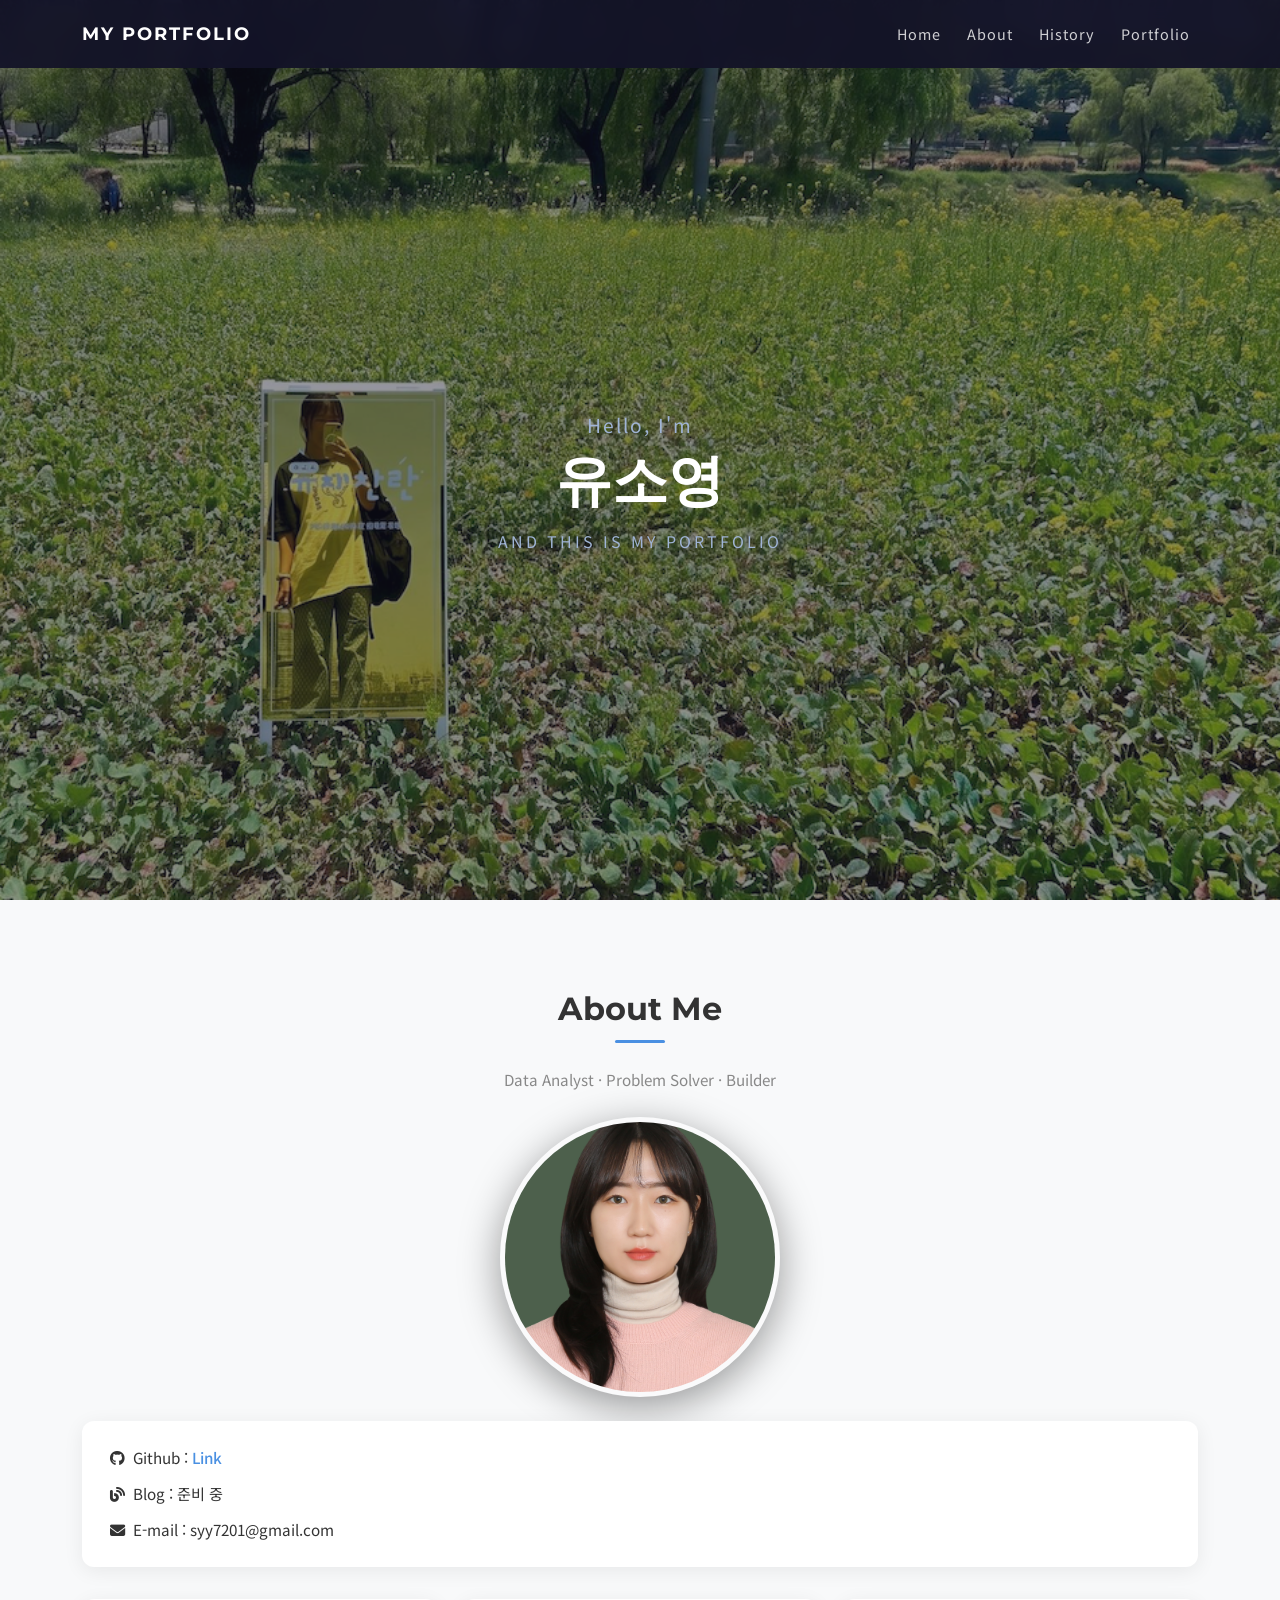
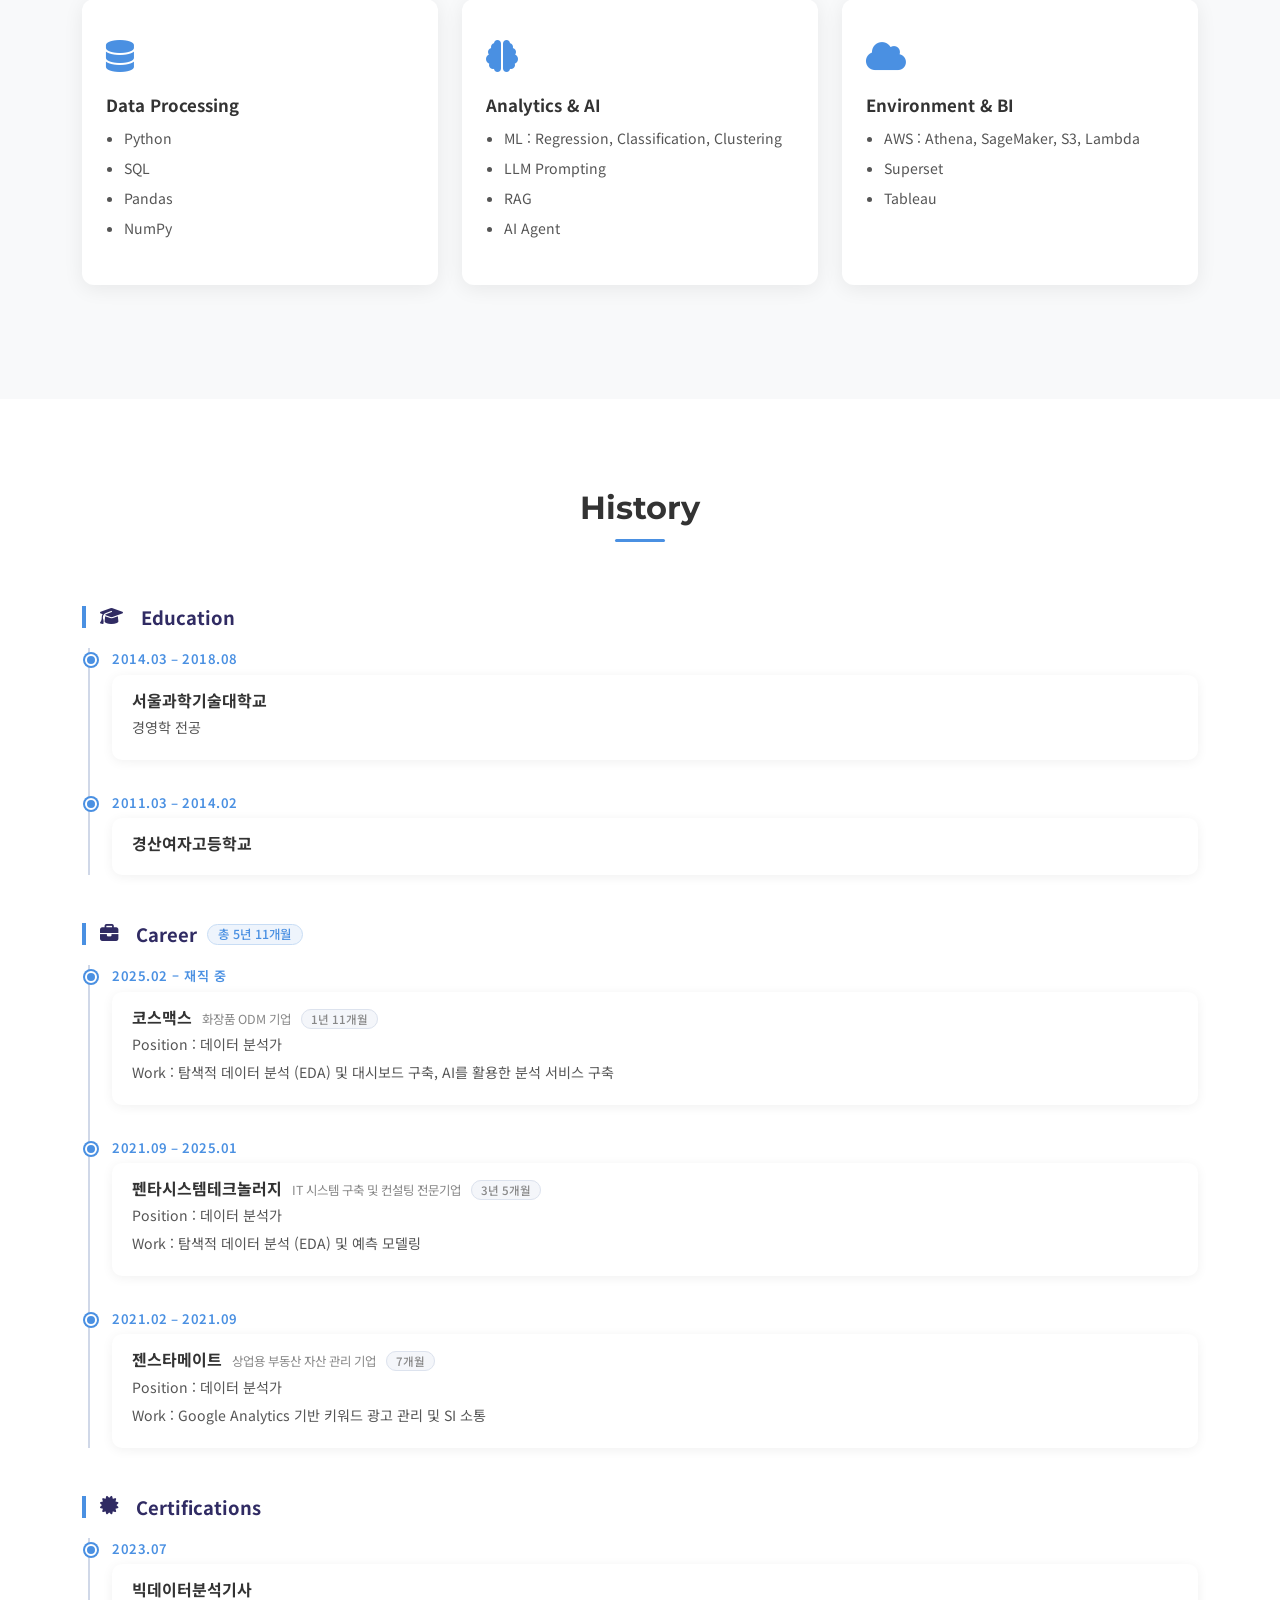
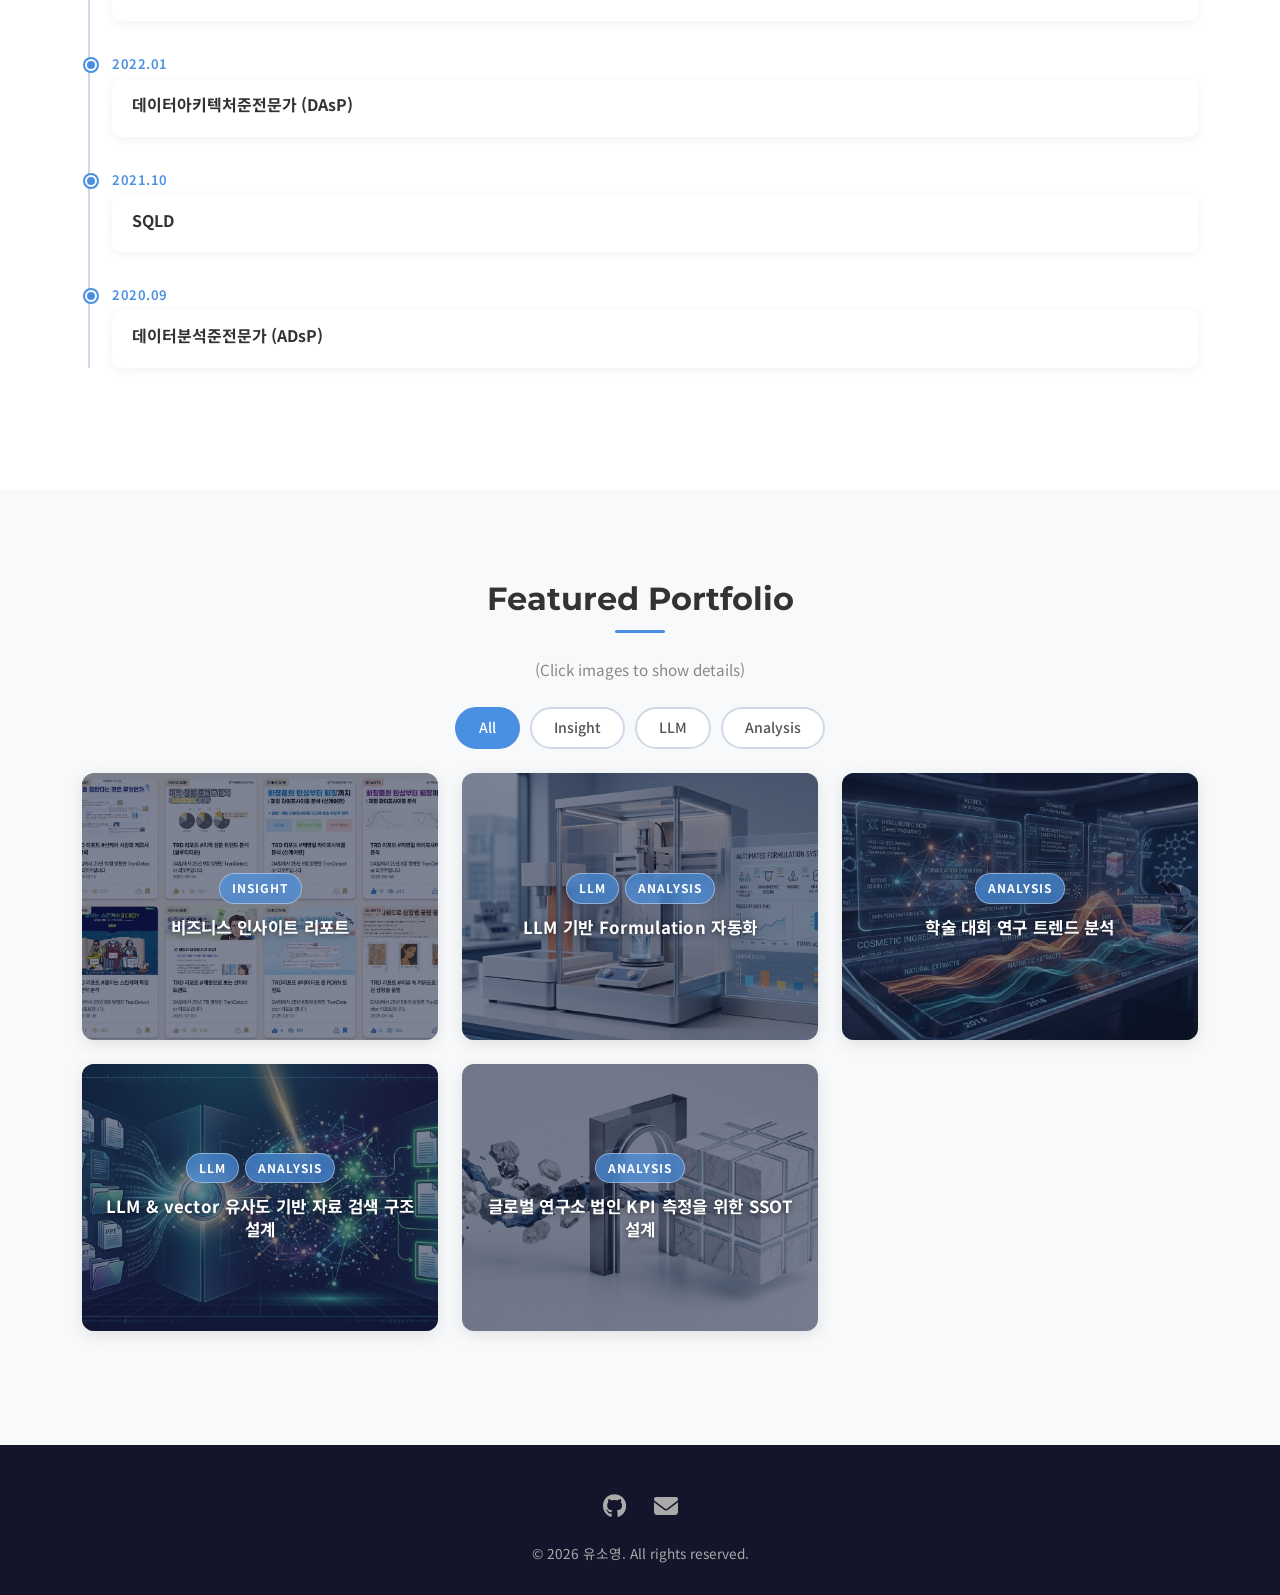
==== commit 3d0cdd99: "Revert hero section to original Hello I'm design Co-Authored-By: Claude Sonnet 4.6 <noreply@anthropi" ====
--- a/index.html
+++ b/index.html
@@ -38,10 +38,10 @@
   <section id="section-hero" class="hero-section d-flex align-items-center" style="background-image: url('images/main.png');">
     <div class="container">
       <div class="row justify-content-center">
-        <div class="col-lg-8 hero-text text-center">
-          <p class="hero-intro">문제를 <span class="hero-word-em">해결</span>하기 위해 데이터를 <span class="hero-word-em">활용</span>하는 분석가,</p>
-          <h1 class="hero-name"><span class="hero-name-em">유소영</span></h1>
-          <p class="hero-intro">입니다</p>
+        <div class="col-lg-7 hero-text text-center">
+          <p class="hero-greeting">Hello, I'm</p>
+          <h1 class="hero-name">유소영</h1>
+          <p class="hero-sub">AND THIS IS MY PORTFOLIO</p>
         </div>
       </div>
     </div>
--- a/css/style.css
+++ b/css/style.css
@@ -105,31 +105,26 @@
   z-index: 1;
 }
 
-.hero-intro {
-  font-size: 1.1rem;
-  font-weight: 300;
-  color: rgba(255, 255, 255, 0.72);
-  letter-spacing: 1.5px;
-  line-height: 1.8;
-  margin-bottom: 14px;
+.hero-greeting {
+  font-size: 1.2rem;
+  color: #a0b4d6;
+  letter-spacing: 2px;
+  margin-bottom: 8px;
 }
 
 .hero-name {
-  font-family: 'Noto Sans KR', sans-serif;
+  font-family: 'Montserrat', sans-serif;
   font-size: 3.5rem;
   font-weight: 700;
-  color: #fff;
-  line-height: 1.15;
-  margin-bottom: 0;
-}
-
-.hero-name-em {
-  color: #4a90e2;
-}
-
-.hero-word-em {
-  color: #4a90e2;
-  font-weight: 500;
+  line-height: 1.1;
+  margin-bottom: 16px;
+}
+
+.hero-sub {
+  font-size: 1rem;
+  color: #a0b4d6;
+  letter-spacing: 3px;
+  text-transform: uppercase;
 }
 
 .hero-btns .btn-primary {
@@ -740,11 +735,6 @@
    Responsive
 =========================== */
 @media (max-width: 768px) {
-  .hero-intro {
-    font-size: 0.95rem;
-    letter-spacing: 0.5px;
-  }
-
   .hero-name {
     font-size: 2.4rem;
   }
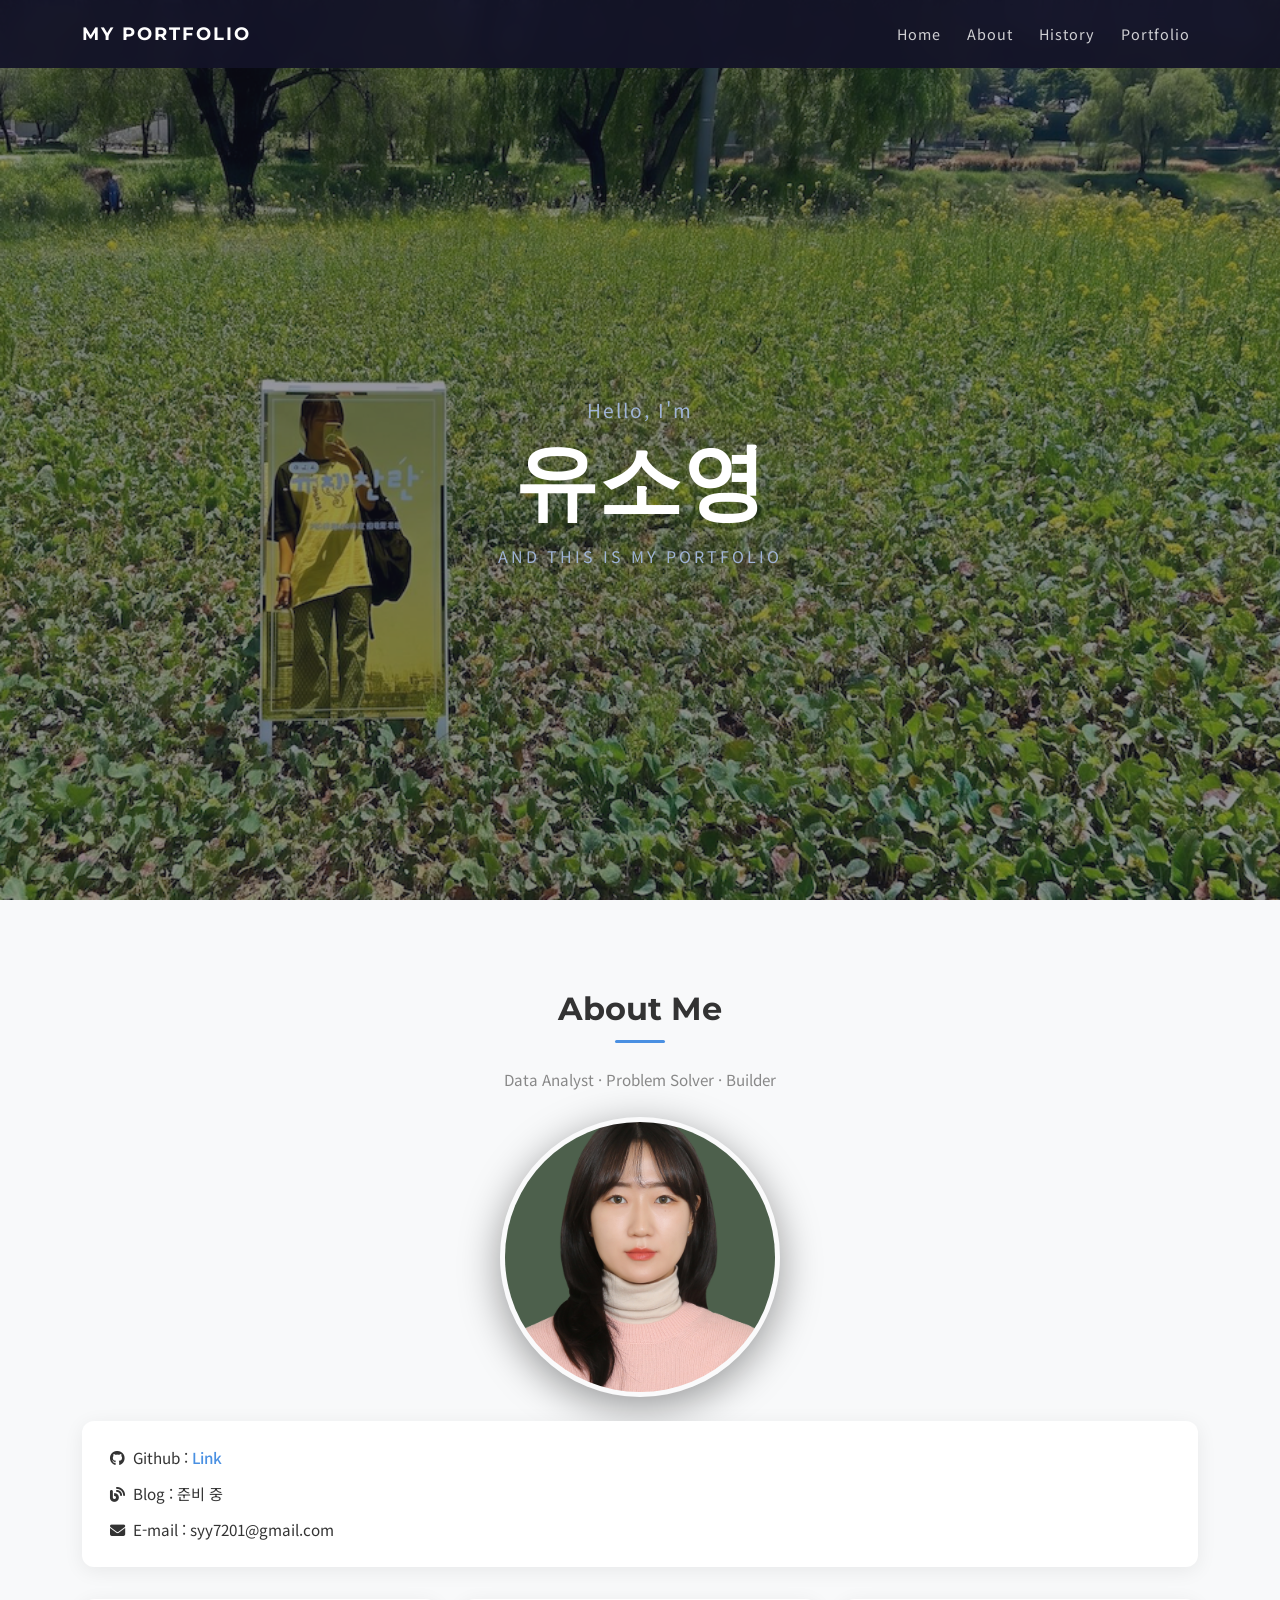
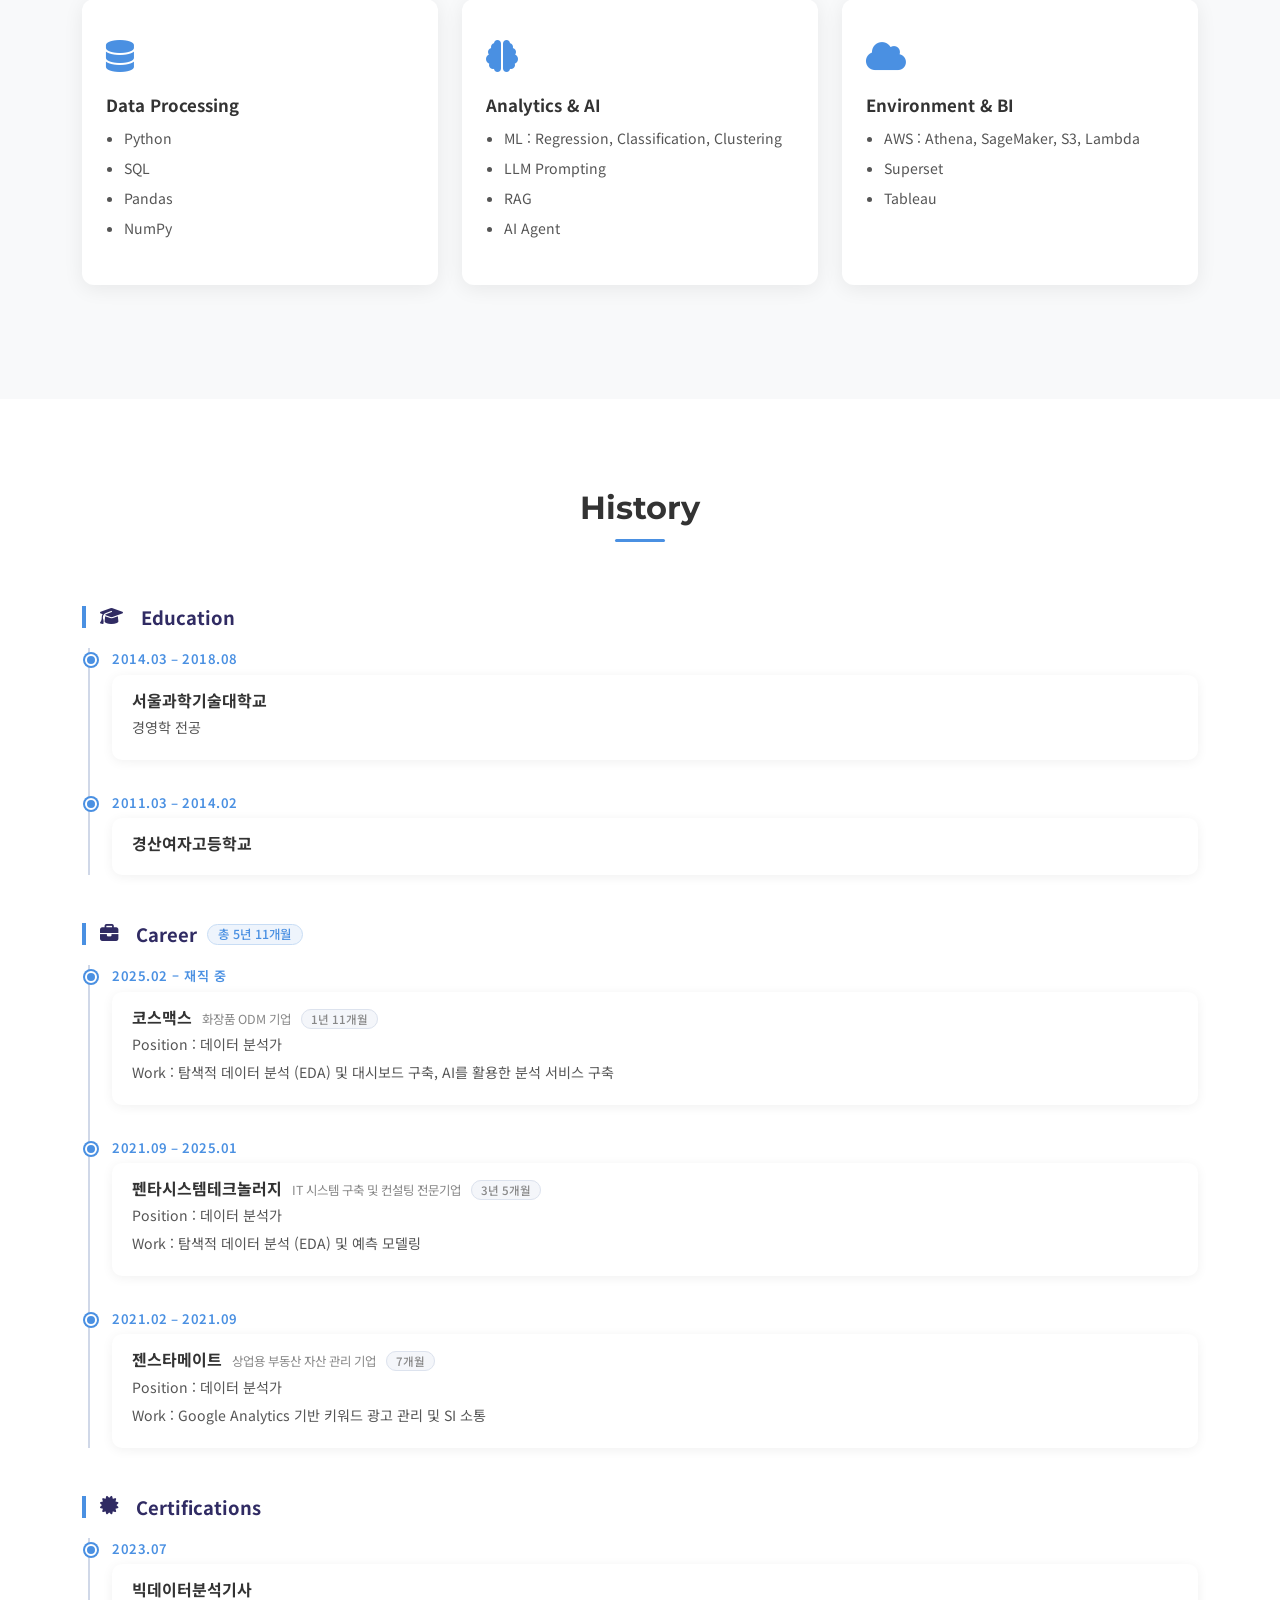
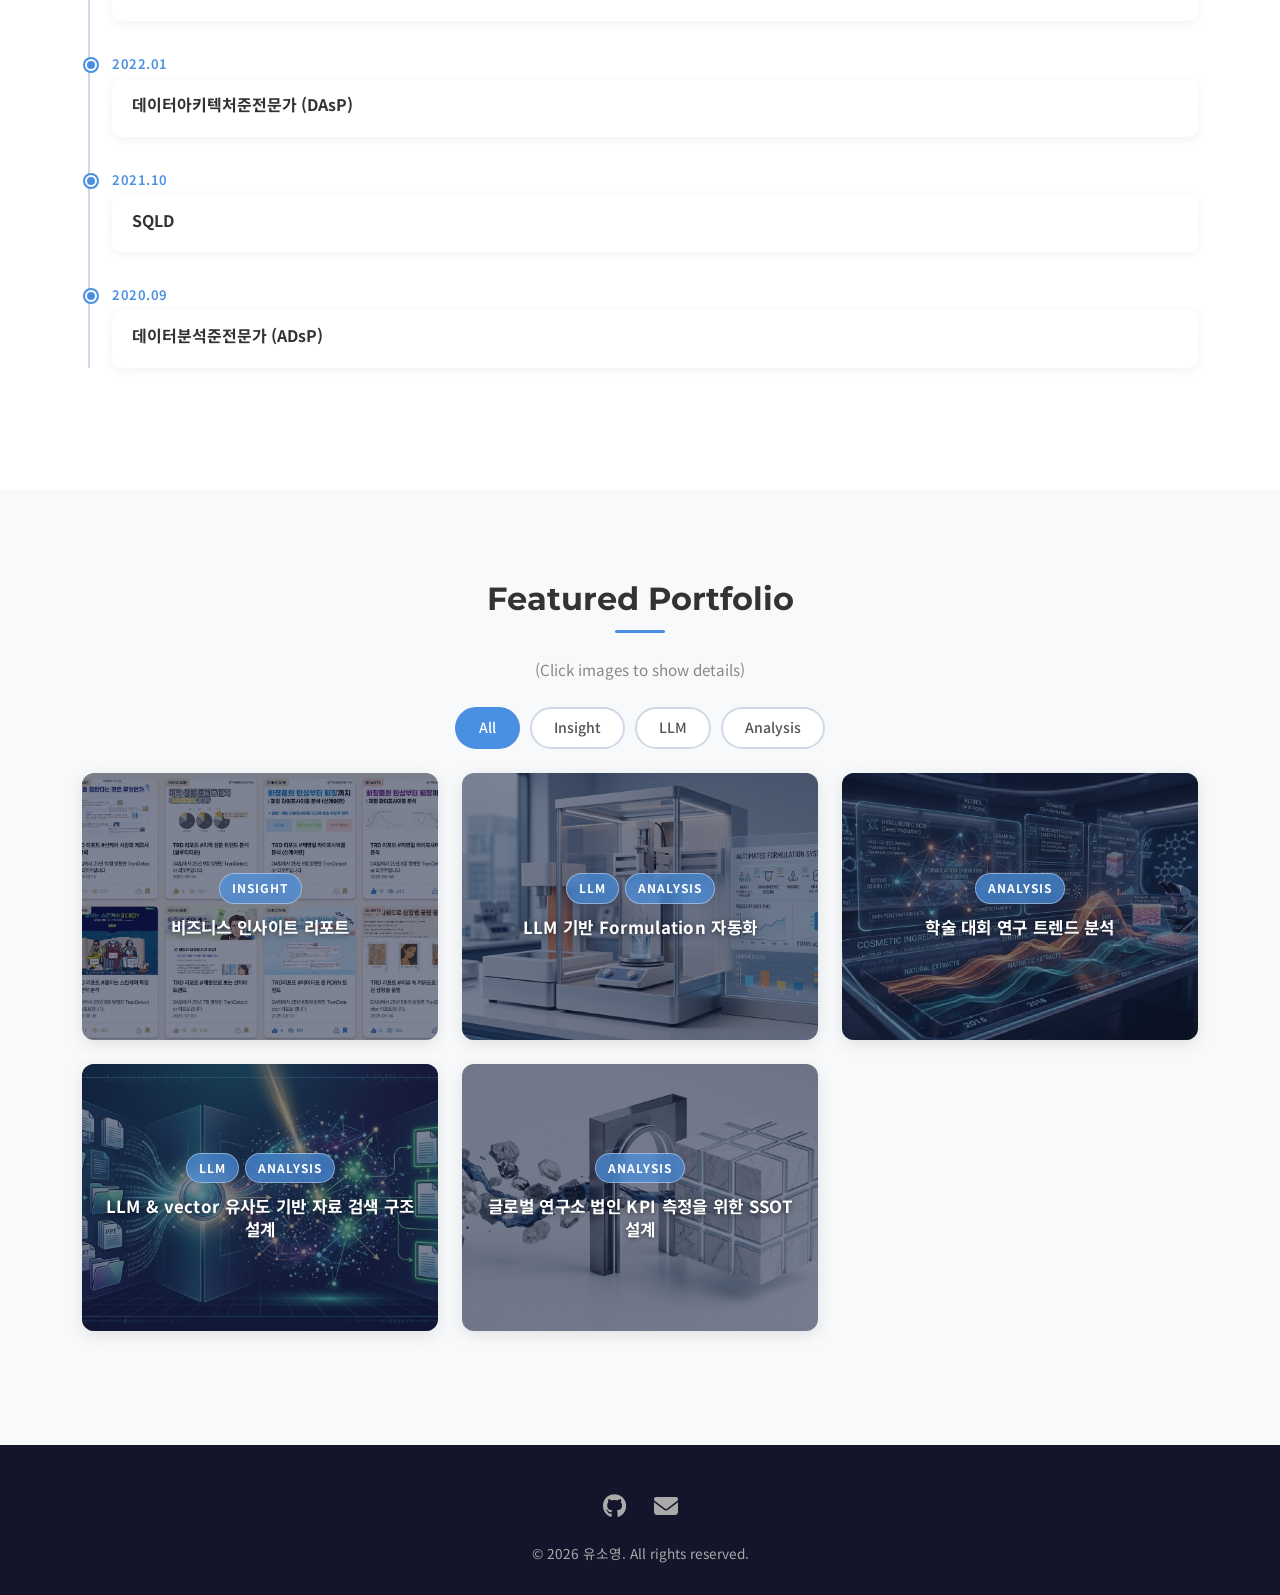
==== commit 15bcaf69: "Refactor portfolio project content" ====
--- a/index.html
+++ b/index.html
@@ -12,7 +12,7 @@
   <link rel="stylesheet" href="https://cdnjs.cloudflare.com/ajax/libs/font-awesome/6.5.0/css/all.min.css" />
   <!-- Google Fonts -->
   <link href="https://fonts.googleapis.com/css2?family=Noto+Sans+KR:wght@300;400;500;700&amp;family=Montserrat:wght@400;600;700&amp;display=swap" rel="stylesheet" />
-  <link rel="stylesheet" href="css/style.css?v=20260529-typography" />
+  <link rel="stylesheet" href="css/style.css?v=20260605-portfolio-data" />
 </head>
 <body>
 
@@ -208,444 +208,11 @@
       </div>
 
       <!-- Portfolio Grid -->
-      <div class="row" id="portfolio-grid">
-
-        <div class="col-md-4 col-sm-6 mb-4 portfolio-item" data-category="insight">
-          <div class="portfolio-card" data-bs-toggle="modal" data-bs-target="#modal1" style="background-image: url('images/portfolio1.png'); background-size: cover; background-position: center;">
-            <div class="portfolio-overlay">
-              <div class="portfolio-tags">
-                <span class="portfolio-tag">Insight</span>
-              </div>
-              <h6>비즈니스 인사이트 리포트</h6>
-            </div>
-          </div>
-        </div>
-
-        <div class="col-md-4 col-sm-6 mb-4 portfolio-item" data-category="llm analysis">
-          <div class="portfolio-card" data-bs-toggle="modal" data-bs-target="#modal2" style="background-image: url('images/portfolio2.png'); background-size: cover; background-position: center;">
-            <div class="portfolio-overlay">
-              <div class="portfolio-tags">
-                <span class="portfolio-tag">LLM</span>
-                <span class="portfolio-tag">Analysis</span>
-              </div>
-              <h6>LLM 기반 Formulation 자동화</h6>
-            </div>
-          </div>
-        </div>
-
-        <div class="col-md-4 col-sm-6 mb-4 portfolio-item" data-category="analysis">
-          <div class="portfolio-card" data-bs-toggle="modal" data-bs-target="#modal3" style="background-image: url('images/portfolio3.png'); background-size: cover; background-position: center;">
-            <div class="portfolio-overlay">
-              <div class="portfolio-tags">
-                <span class="portfolio-tag">Analysis</span>
-              </div>
-              <h6>학술 대회 연구 트렌드 분석</h6>
-            </div>
-          </div>
-        </div>
-
-        <div class="col-md-4 col-sm-6 mb-4 portfolio-item" data-category="llm analysis">
-          <div class="portfolio-card" data-bs-toggle="modal" data-bs-target="#modal4" style="background-image: url('images/portfolio4.png'); background-size: cover; background-position: center;">
-            <div class="portfolio-overlay">
-              <div class="portfolio-tags">
-                <span class="portfolio-tag">LLM</span>
-                <span class="portfolio-tag">Analysis</span>
-              </div>
-              <h6>LLM &amp; vector 유사도 기반 자료 검색 구조 설계</h6>
-            </div>
-          </div>
-        </div>
-
-        <div class="col-md-4 col-sm-6 mb-4 portfolio-item" data-category="analysis">
-          <div class="portfolio-card" data-bs-toggle="modal" data-bs-target="#modal5" style="background-image: url('images/portfolio5.png'); background-size: cover; background-position: center;">
-            <div class="portfolio-overlay">
-              <div class="portfolio-tags">
-                <span class="portfolio-tag">Analysis</span>
-              </div>
-              <h6>글로벌 연구소 법인 KPI 측정을 위한 SSOT 설계</h6>
-            </div>
-          </div>
-        </div>
-
-      </div>
-    </div>
-  </section>
-
-  <!-- ===== PORTFOLIO MODALS ===== -->
-  <div class="modal fade" id="modal1" tabindex="-1">
-    <div class="modal-dialog modal-lg modal-dialog-centered">
-      <div class="modal-content portfolio-modal-content">
-        <div class="portfolio-modal-header">
-          <div class="portfolio-modal-tag">Insight</div>
-          <h4 class="portfolio-modal-title">비즈니스 인사이트 리포트</h4>
-          <button type="button" class="portfolio-modal-close" data-bs-dismiss="modal" aria-label="Close"><i class="fas fa-times"></i></button>
-        </div>
-        <div class="portfolio-modal-body">
-          <div class="portfolio-modal-info">
-            <div class="portfolio-modal-info-item">
-              <span class="info-label"><i class="fas fa-layer-group me-2"></i>기술 스택</span>
-              <div class="info-tags">
-                <span class="tech-tag">Python</span>
-                <span class="tech-tag">SQL</span>
-                <span class="tech-tag">AWS Bedrock</span>
-                <span class="tech-tag">LLM</span>
-                <span class="tech-tag">Codex</span>
-                <span class="tech-tag">Claude Code</span>
-                <span class="tech-tag">Figma</span>
-              </div>
-            </div>
-            <div class="portfolio-modal-info-item">
-              <span class="info-label"><i class="fas fa-align-left me-2"></i>프로젝트 설명</span>
-              <p class="desc-lead">사내 데이터 서비스 이용률이 저조한 문제를 분석하는 과정에서, 서비스 자체의 기능이나 품질보다 직원들의 데이터 활용 경험 부족이 근본 원인이라고 판단했습니다. 이에 데이터를 단순히 제공하는 방식에서 벗어나, 실제 업무에 적용 가능한 인사이트를 전달함으로써 직원들의 데이터 활용 경험을 확대하고자 정기 인사이트 리포트 발행 프로젝트를 기획했습니다.</p>
-              <p class="info-desc">리포트는 매 회차 서로 다른 비즈니스 주제를 선정하여 외부 시장 데이터와 사내 연구·생산 데이터를 분석하는 방식으로 제작했으며, 비전문가도 쉽게 이해할 수 있도록 차트 설계와 인사이트 해석에 집중했습니다. 또한 단순 분석 결과 나열이 아닌 하나의 스토리라인을 기반으로 구성하여 데이터가 자연스럽게 의사결정으로 연결될 수 있도록 설계했습니다.</p>
-              <p class="info-desc">총 12회의 리포트를 제작·배포했으며, 배포 후 3일 평균 조회수 <span class="stat-em">100회 이상</span>을 기록했습니다. 추가 데이터 분석 요청은 기존 대비 <span class="stat-em">약 4배</span>, 신규 대시보드 구축 요청은 <span class="stat-em">약 2배</span> 증가하는 성과를 달성했고, 직원들의 데이터 활용 경험 확대와 데이터 기반 의사결정 문화 형성에 기여했습니다.</p>
-            </div>
-            <div class="portfolio-modal-info-item">
-              <span class="info-label"><i class="fas fa-bullseye me-2"></i>배경 및 목표</span>
-              <p class="goal-box">사내 직원들의 데이터 활용 경험을 유도하기 위해 현업에 바로 적용할 수 있는 인사이트를 포함한 분석 리포트를 정기적으로 배포했습니다.</p>
-            </div>
-            <div class="portfolio-modal-info-item">
-              <span class="info-label"><i class="fas fa-database me-2"></i>데이터 수집 및 전처리</span>
-              <h6 class="info-subtitle">데이터 수집</h6>
-              <ul class="info-list">
-                <li>외부 구매 데이터: 제품 메타데이터, 제품 판매·인기 랭킹 데이터, 소비자 리뷰 데이터</li>
-                <li>사내 DB: 화장품 연구 개발 데이터, 의뢰 및 생산 데이터</li>
-              </ul>
-              <h6 class="info-subtitle">전처리</h6>
-              <ul class="info-list">
-                <li>동일 제품의 수집 시점별 정보 중 최신 데이터를 기준으로 제품 메타데이터 구성</li>
-                <li>중복 리뷰 데이터를 제거하여 리뷰 수와 키워드 빈도 왜곡 방지</li>
-                <li>리뷰 수, 평균 평점, 평균 랭킹 등 제품 단위 분석 지표 생성</li>
-                <li>옵션, 용량 차이로 분리된 동일 제품 통합</li>
-                <li>담당 연구팀 정보 매핑 및 내부 제형 카테고리와 외부 뷰티 플랫폼 카테고리 매칭</li>
-                <li>의뢰 정보와 생산 실적 데이터를 조인하여 제품 흐름 추적</li>
-              </ul>
-            </div>
-            <div class="portfolio-modal-info-item">
-              <span class="info-label"><i class="fas fa-flask me-2"></i>분석 방법론</span>
-              <h6 class="info-subtitle">탐색적 데이터 분석</h6>
-              <ul class="info-list">
-                <li>Python, SQL을 활용해 분석 목적에 맞는 데이터 마트 설계</li>
-                <li>제형, 브랜드, 제조사 등의 관점에서 데이터 분포 및 특성 파악</li>
-                <li>리뷰 수, 랭킹, 점유율, 성장률, 시계열 추세 등 주요 지표 분석</li>
-              </ul>
-              <h6 class="info-subtitle">LLM 프롬프트 기반 텍스트 분류</h6>
-              <ul class="info-list">
-                <li>비정형 리뷰 데이터 분석을 위해 입출력 포맷과 분석 기준을 정의한 프롬프트 설계</li>
-                <li>리뷰 내 분석 대상 자동 분류: 예를 들어 립앤치크 리뷰에서 립 사용 경험과 치크 사용 경험 리뷰를 분리</li>
-              </ul>
-              <h6 class="info-subtitle">AI Agent 활용</h6>
-              <ul class="info-list">
-                <li>대용량 데이터 전처리 및 가공을 위한 코드 초안 생성에 AI Agent 활용</li>
-                <li>생성된 코드를 검증 및 수정하여 분석 파이프라인에 적용</li>
-              </ul>
-            </div>
-            <div class="portfolio-modal-info-item">
-              <span class="info-label"><i class="fas fa-chart-line me-2"></i>분석 결과 및 인사이트</span>
-              <h6 class="info-subtitle">선케어 세부 제형 트렌드 분석</h6>
-              <ul class="info-list">
-                <li>선케어 시장이 선크림·선스틱 중심에서 선세럼, 선젤, 선파우더 등 세분화된 제형으로 확대되고 있음을 확인</li>
-                <li>선세럼이 선쿠션을 제치며 선크림, 선스틱 다음으로 제품 수 기준 3위를 차지</li>
-                <li>다른 제조사에 비해 자사의 선세럼이 랭킹, 리뷰 기준으로 상위권에 위치</li>
-              </ul>
-              <p class="insight-callout">선케어 약세 속에서도 선세럼은 자사가 시장을 주도하고 있는 전략 제형으로 판단했습니다.</p>
-
-              <h6 class="info-subtitle">립앤치크 리뷰 분석</h6>
-              <ul class="info-list">
-                <li>"립앤치크는 립과 치크 모두를 만족시키는 멀티 제형으로 기능하고 있는가?"라는 가설에서 출발</li>
-                <li>립 관련 리뷰의 부정 비율은 약 30%로, 치크 관련 리뷰의 부정 비율 17% 대비 높게 나타남</li>
-                <li>립에 대한 부정 리뷰는 발림성과 지속력 항목에서 주로 발생</li>
-              </ul>
-              <p class="insight-callout">현재 립앤치크 시장은 립보다 치크 사용 경험 최적화에 상대적으로 집중되어 있는 것으로 판단했습니다.</p>
-            </div>
-            <div class="portfolio-modal-info-item">
-              <span class="info-label"><i class="fas fa-lightbulb me-2"></i>비즈니스 제안 및 액션 아이템</span>
-              <ul class="action-list">
-                <li>선세럼은 선케어 시장에서 자사가 강점을 보유한 전략 제형으로 판단되며, 선케어 시장 공략 시 핵심 카테고리로 활용이 필요합니다.</li>
-                <li>립앤치크 제품 개발 시 립 사용 시의 발림성 및 지속력 개선이 주요 차별화 포인트가 될 수 있습니다.</li>
-              </ul>
-            </div>
-          </div>
-        </div>
-      </div>
-    </div>
-  </div>
-
-  <div class="modal fade" id="modal2" tabindex="-1">
-    <div class="modal-dialog modal-lg modal-dialog-centered">
-      <div class="modal-content portfolio-modal-content">
-        <div class="portfolio-modal-header">
-          <div class="portfolio-modal-tag">LLM · Analysis</div>
-          <h4 class="portfolio-modal-title">LLM 기반 Formulation 자동화</h4>
-          <button type="button" class="portfolio-modal-close" data-bs-dismiss="modal" aria-label="Close"><i class="fas fa-times"></i></button>
-        </div>
-        <div class="portfolio-modal-body">
-          <div class="portfolio-modal-info">
-            <div class="portfolio-modal-info-item">
-              <span class="info-label"><i class="fas fa-layer-group me-2"></i>기술 스택</span>
-              <div class="info-tags">
-                <span class="tech-tag">Python</span>
-                <span class="tech-tag">LLM</span>
-                <span class="tech-tag">Automation</span>
-              </div>
-            </div>
-            <div class="portfolio-modal-info-item">
-              <span class="info-label"><i class="fas fa-align-left me-2"></i>프로젝트 설명</span>
-              <p class="info-desc">LLM을 활용해 formulation 관련 작업 흐름을 자동화하는 구조를 설계한 프로젝트입니다.</p>
-            </div>
-            <div class="portfolio-modal-info-item">
-              <span class="info-label"><i class="fas fa-bullseye me-2"></i>배경 및 목표</span>
-              <p class="info-desc">반복적인 문서 해석과 작성 과정을 줄이고, 입력 조건에 맞는 결과 생성을 안정화하는 것을 목표로 했습니다.</p>
-            </div>
-            <div class="portfolio-modal-info-item">
-              <span class="info-label"><i class="fas fa-database me-2"></i>데이터 수집 및 전처리</span>
-              <p class="info-desc">업무 문서와 입력 조건을 분석해 프롬프트와 출력 형식을 정리했습니다.</p>
-            </div>
-            <div class="portfolio-modal-info-item">
-              <span class="info-label"><i class="fas fa-flask me-2"></i>분석 방법론</span>
-              <p class="info-desc">LLM 프롬프트 설계, 결과 검증, 예외 케이스 보정 흐름을 중심으로 구성했습니다.</p>
-            </div>
-            <div class="portfolio-modal-info-item">
-              <span class="info-label"><i class="fas fa-chart-line me-2"></i>분석 결과 및 인사이트</span>
-              <p class="info-desc">수작업으로 처리하던 과정을 표준화하고 자동화 가능성을 검증했습니다.</p>
-            </div>
-            <div class="portfolio-modal-info-item">
-              <span class="info-label"><i class="fas fa-lightbulb me-2"></i>비즈니스 제안 및 액션 아이템</span>
-              <p class="info-desc">운영 적용을 위해 검증 기준과 사용자 피드백 루프를 함께 설계했습니다.</p>
-            </div>
-          </div>
-        </div>
-      </div>
-    </div>
-  </div>
-
-  <div class="modal fade" id="modal3" tabindex="-1">
-    <div class="modal-dialog modal-lg modal-dialog-centered">
-      <div class="modal-content portfolio-modal-content">
-        <div class="portfolio-modal-header">
-          <div class="portfolio-modal-tag">Analysis</div>
-          <h4 class="portfolio-modal-title">학술 대회 연구 트렌드 분석</h4>
-          <button type="button" class="portfolio-modal-close" data-bs-dismiss="modal" aria-label="Close"><i class="fas fa-times"></i></button>
-        </div>
-        <div class="portfolio-modal-body">
-          <div class="portfolio-modal-info">
-            <div class="portfolio-modal-info-item">
-              <span class="info-label"><i class="fas fa-layer-group me-2"></i>기술 스택</span>
-              <div class="info-tags">
-                <span class="tech-tag">Python</span>
-                <span class="tech-tag">Pandas</span>
-                <span class="tech-tag">Matplotlib</span>
-              </div>
-            </div>
-            <div class="portfolio-modal-info-item">
-              <span class="info-label"><i class="fas fa-align-left me-2"></i>프로젝트 설명</span>
-              <p class="info-desc">학술 대회 데이터를 기반으로 연구 주제와 키워드 흐름을 분석한 프로젝트입니다.</p>
-            </div>
-            <div class="portfolio-modal-info-item">
-              <span class="info-label"><i class="fas fa-bullseye me-2"></i>배경 및 목표</span>
-              <p class="info-desc">연구 분야의 변화 방향과 반복적으로 등장하는 주제를 파악하는 것을 목표로 했습니다.</p>
-            </div>
-            <div class="portfolio-modal-info-item">
-              <span class="info-label"><i class="fas fa-database me-2"></i>데이터 수집 및 전처리</span>
-              <p class="info-desc">논문 제목, 초록, 키워드 등 분석 가능한 텍스트 정보를 정리했습니다.</p>
-            </div>
-            <div class="portfolio-modal-info-item">
-              <span class="info-label"><i class="fas fa-flask me-2"></i>분석 방법론</span>
-              <p class="info-desc">키워드 빈도, 기간별 변화, 주제 군집을 중심으로 트렌드를 확인했습니다.</p>
-            </div>
-            <div class="portfolio-modal-info-item">
-              <span class="info-label"><i class="fas fa-chart-line me-2"></i>분석 결과 및 인사이트</span>
-              <p class="info-desc">주요 연구 키워드의 변화와 관심 주제의 확장 흐름을 도출했습니다.</p>
-            </div>
-            <div class="portfolio-modal-info-item">
-              <span class="info-label"><i class="fas fa-lightbulb me-2"></i>비즈니스 제안 및 액션 아이템</span>
-              <p class="info-desc">후속 연구 및 기술 탐색 방향을 정하는 데 활용할 수 있는 관찰 결과를 정리했습니다.</p>
-            </div>
-          </div>
-        </div>
-      </div>
-    </div>
-  </div>
-
-  <div class="modal fade" id="modal4" tabindex="-1">
-    <div class="modal-dialog modal-lg modal-dialog-centered">
-      <div class="modal-content portfolio-modal-content">
-        <div class="portfolio-modal-header">
-          <div class="portfolio-modal-tag">LLM · Analysis</div>
-          <h4 class="portfolio-modal-title">LLM &amp; vector 유사도 기반 자료 검색 구조 설계</h4>
-          <button type="button" class="portfolio-modal-close" data-bs-dismiss="modal" aria-label="Close"><i class="fas fa-times"></i></button>
-        </div>
-        <div class="portfolio-modal-body">
-          <div class="portfolio-modal-info">
-            <div class="portfolio-modal-info-item">
-              <span class="info-label"><i class="fas fa-layer-group me-2"></i>기술 스택</span>
-              <div class="info-tags">
-                <span class="tech-tag">Python</span>
-                <span class="tech-tag">LLM</span>
-                <span class="tech-tag">Vector Search</span>
-              </div>
-            </div>
-            <div class="portfolio-modal-info-item">
-              <span class="info-label"><i class="fas fa-align-left me-2"></i>프로젝트 설명</span>
-              <p class="info-desc">LLM과 vector 유사도 검색을 활용해 자료 검색 구조를 설계한 프로젝트입니다.</p>
-            </div>
-            <div class="portfolio-modal-info-item">
-              <span class="info-label"><i class="fas fa-bullseye me-2"></i>배경 및 목표</span>
-              <p class="info-desc">사용자가 필요한 자료를 더 빠르게 찾을 수 있도록 의미 기반 검색 흐름을 구성하는 것을 목표로 했습니다.</p>
-            </div>
-            <div class="portfolio-modal-info-item">
-              <span class="info-label"><i class="fas fa-database me-2"></i>데이터 수집 및 전처리</span>
-              <p class="info-desc">검색 대상 문서를 정리하고 임베딩 및 메타데이터 설계를 검토했습니다.</p>
-            </div>
-            <div class="portfolio-modal-info-item">
-              <span class="info-label"><i class="fas fa-flask me-2"></i>분석 방법론</span>
-              <p class="info-desc">문서 분할, 벡터화, 유사도 검색, LLM 응답 생성 흐름을 기준으로 구조를 설계했습니다.</p>
-            </div>
-            <div class="portfolio-modal-info-item">
-              <span class="info-label"><i class="fas fa-chart-line me-2"></i>분석 결과 및 인사이트</span>
-              <p class="info-desc">키워드 검색만으로 찾기 어려운 관련 자료를 의미 기반으로 탐색할 수 있는 가능성을 확인했습니다.</p>
-            </div>
-            <div class="portfolio-modal-info-item">
-              <span class="info-label"><i class="fas fa-lightbulb me-2"></i>비즈니스 제안 및 액션 아이템</span>
-              <p class="info-desc">자료 검색 품질 개선을 위해 검색 결과 평가와 문서 관리 기준을 함께 제안했습니다.</p>
-            </div>
-          </div>
-        </div>
-      </div>
-    </div>
-  </div>
-
-  <div class="modal fade" id="modal5" tabindex="-1">
-    <div class="modal-dialog modal-lg modal-dialog-centered">
-      <div class="modal-content portfolio-modal-content">
-        <div class="portfolio-modal-header">
-          <div class="portfolio-modal-tag">Analysis</div>
-          <h4 class="portfolio-modal-title">글로벌 연구소 법인 KPI 측정을 위한 SSOT 설계</h4>
-          <button type="button" class="portfolio-modal-close" data-bs-dismiss="modal" aria-label="Close"><i class="fas fa-times"></i></button>
-        </div>
-        <div class="portfolio-modal-body">
-          <div class="portfolio-modal-info">
-            <div class="portfolio-modal-info-item">
-              <span class="info-label"><i class="fas fa-layer-group me-2"></i>기술 스택</span>
-              <div class="info-tags">
-                <span class="tech-tag">Python</span>
-                <span class="tech-tag">SQL</span>
-                <span class="tech-tag">LLM (Claude)</span>
-                <span class="tech-tag">Codex</span>
-              </div>
-            </div>
-            <div class="portfolio-modal-info-item">
-              <span class="info-label"><i class="fas fa-align-left me-2"></i>프로젝트 설명</span>
-              <p class="desc-lead">연구소 각 법인은 매월 의뢰, 확정, 초도, 매출 KPI를 수작업으로 집계하여 중앙 부서(GCC)에 제출하고 있었습니다. GCC에서 KPI 정의 및 산출 기준을 제시하고 있었으나, 실제 집계 과정은 각 법인의 엑셀 기반 수작업에 의존하고 있어 휴먼 에러 발생 가능성이 높았으며, KPI 기준 해석의 차이로 인해 법인 간 성과 비교의 신뢰성이 낮은 상태였습니다.</p>
-              <p class="info-desc">이에 시스템 DB를 기반으로 KPI 집계 과정을 원천부터 검증하고, 법인별 KPI 산출 로직과 예외 처리 기준을 분석하였습니다. 그 결과 동일 KPI에 대해서도 법인마다 서로 다른 집계 기준과 예외 규칙이 적용되고 있음을 확인하였으며, 관계 부서 및 현업 연구소와 협의를 통해 KPI 정의를 재정립하고 글로벌 공통 KPI 체계를 수립하였습니다. 최종적으로 표준화된 KPI 로직을 기반으로 SSOT(Single Source of Truth)를 구축하고 KPI 집계 자동화 체계를 구현하였습니다.</p>
-            </div>
-            <div class="portfolio-modal-info-item">
-              <span class="info-label"><i class="fas fa-bullseye me-2"></i>배경 및 목표</span>
-              <p class="goal-box">기존 각 법인이 수작업으로 관리하던 KPI 집계 체계를 시스템 DB 기반의 자동화 방식으로 전환하고, 법인별로 상이했던 KPI 산정 기준을 표준화하여 글로벌 연구소의 성과를 동일 기준으로 측정할 수 있는 SSOT(Single Source of Truth)를 구축하고자 함.</p>
-            </div>
-            <div class="portfolio-modal-info-item">
-              <span class="info-label"><i class="fas fa-database me-2"></i>데이터 수집 및 전처리</span>
-              <h6 class="info-subtitle">데이터 수집</h6>
-              <p class="info-sub-label">수작업 KPI 데이터</p>
-              <ul class="info-list">
-                <li>각 법인이 기존 성과평가에 활용하던 의뢰, 초도, 확정, 매출 KPI 집계 데이터 수집</li>
-                <li>엑셀 형태의 수작업 보고 자료 확보</li>
-              </ul>
-              <p class="info-sub-label">시스템 DB</p>
-              <ul class="info-list">
-                <li><strong>의뢰 :</strong> 5개 테이블을 분석하여 KPI 산출을 위한 통합 데이터 마트 구축</li>
-                <li><strong>확정/초도 :</strong> 자재 마스터 테이블을 기반으로 KPI 집계용 데이터 마트 구축</li>
-                <li><strong>매출 :</strong> 관계 부서와 협업하여 법인별 자재 매출 데이터 마트 확보</li>
-              </ul>
-              <h6 class="info-subtitle">데이터 정합성 검증</h6>
-              <ul class="info-list">
-                <li>수작업 KPI 결과와 시스템 DB 데이터를 비교하여 법인별 KPI 산출 로직 검증</li>
-                <li>KPI 정의, 집계 기준, 제외 조건 등의 차이를 분석하여 표준 KPI 산출 기준 수립</li>
-              </ul>
-            </div>
-            <div class="portfolio-modal-info-item">
-              <span class="info-label"><i class="fas fa-flask me-2"></i>분석 방법론</span>
-              <h6 class="info-subtitle">탐색적 데이터 분석 (EDA)</h6>
-              <ul class="info-list">
-                <li>수작업 KPI 집계 결과와 시스템 DB 기반 집계 결과를 비교 분석</li>
-                <li>KPI 수치 차이가 발생하는 구간을 식별하고 원인 후보 도출</li>
-              </ul>
-              <h6 class="info-subtitle">가설 기반 데이터 정합성 검증</h6>
-              <ul class="info-list">
-                <li>수작업 KPI와 시스템 KPI 간 차이 발생 원인에 대한 가설 수립</li>
-                <li>데이터 구조, KPI 정의, 집계 기준, 제외 조건 등을 검토하여 가설 검증 수행</li>
-                <li>검증 결과를 바탕으로 공통 KPI 산출 기준 도출</li>
-              </ul>
-              <h6 class="info-subtitle">LLM을 활용한 데이터 검증 지원</h6>
-              <ul class="info-list">
-                <li>정합성 검증 효율화를 위해 LLM 분석 프롬프트 설계</li>
-                <li>데이터 구조, 분석 목적, 검증 항목, 예상 원인 후보 등을 프롬프트에 포함하여 분석 수행</li>
-                <li>LLM을 활용해 데이터 간 차이점 및 원인 후보를 탐색하고 검증 과정 지원</li>
-                <li>도출된 결과는 실제 데이터와 비즈니스 로직을 기반으로 재검토하여 최종 판단</li>
-              </ul>
-            </div>
-            <div class="portfolio-modal-info-item">
-              <span class="info-label"><i class="fas fa-chart-line me-2"></i>분석 결과 및 인사이트</span>
-              <h6 class="info-subtitle">법인별 KPI 정의 및 집계 기준 차이 발견</h6>
-              <p class="info-desc">동일한 KPI 명칭을 사용하고 있었으나, 실제 집계 기준은 법인별로 상이하게 운영되고 있음을 확인</p>
-              <ul class="info-list">
-                <li><strong>확정일 기준 차이</strong>
-                  <ul>
-                    <li>일부 법인 : BOM 상태값 1110으로 변경된 시점</li>
-                    <li>그외 법인 : BOM 상태값 1111로 변경된 시점</li>
-                  </ul>
-                </li>
-                <li><strong>의뢰/개발 법인 활용 기준 차이</strong>
-                  <ul>
-                    <li>일부 법인 : 의뢰법인 기준으로 의뢰 수 집계</li>
-                    <li>그외 법인 : 개발법인 기준으로 의뢰 수 집계</li>
-                  </ul>
-                </li>
-              </ul>
-              <h6 class="info-subtitle">법인별 예외 처리 로직 존재 확인</h6>
-              <ul class="info-list">
-                <li>일부 법인은 현지 운영 환경을 반영하여 별도의 제외 조건을 적용하고 있음을 발견</li>
-                <li>예) 특정 고객사의 과도한 의뢰 건을 집계 대상에서 제외</li>
-                <li>법인의 주관적 판단에 따라 KPI 수치가 달라질 수 있음을 확인</li>
-              </ul>
-              <p class="insight-callout">글로벌 연구소의 KPI는 법인별로 상이하게 운영되고 있어, 성과를 동일 기준에서 비교하기 어려움</p>
-            </div>
-            <div class="portfolio-modal-info-item">
-              <span class="info-label"><i class="fas fa-lightbulb me-2"></i>비즈니스 제안 및 액션 아이템</span>
-              <h6 class="info-subtitle">KPI 정의 재정립 및 표준화</h6>
-              <p class="info-desc">관계 부서와 논의하여 KPI가 측정하고자 하는 성과의 정의를 기준으로 글로벌 공통 KPI 체계를 재검토</p>
-              <p class="info-sub-label">KPI 기준 재검토 결과</p>
-              <ul class="info-list">
-                <li><strong>확정 KPI 기준 표준화</strong>
-                  <ul>
-                    <li>기존 확정 KPI는 BOM 상태값 1111 시점을 기준으로 운영되고 있었음</li>
-                    <li>그러나 KPI의 목적을 고려할 때, 실제 처방 확정 시점인 BOM 상태값 1110이 더 적합하다고 판단</li>
-                    <li>이에 확정 KPI 기준을 BOM 상태값 1110 기준으로 통일함</li>
-                  </ul>
-                </li>
-                <li><strong>의뢰 KPI 기준 표준화</strong>
-                  <ul>
-                    <li>기존 의뢰 KPI는 의뢰 법인을 기준으로 운영되고 있었음</li>
-                    <li>그러나 KPI의 목적이 연구소의 성과 측정에 있는 만큼, 실제 개발을 수행한 연구소를 기준으로 평가하는 것이 적절하다고 판단</li>
-                    <li>이에 의뢰 KPI 집계 기준을 개발 법인 기준으로 통일함</li>
-                  </ul>
-                </li>
-              </ul>
-              <h6 class="info-subtitle">예외 처리 기준 정비</h6>
-              <ul class="info-list">
-                <li>KPI 목적에 부합하는 예외 조건은 유지하고, 공정성을 저해하는 예외 조건은 제거</li>
-              </ul>
-              <h6 class="info-subtitle">글로벌 연구소 KPI SSOT 구축</h6>
-              <ul class="info-list">
-                <li>KPI 정의, 집계 기준, 예외 처리 조건을 표준화하여 글로벌 연구소 공통 KPI 체계 구축</li>
-                <li>법인 간 성과 비교의 신뢰성을 확보하고 KPI 자동 집계 기반 마련</li>
-              </ul>
-            </div>
-          </div>
-        </div>
-      </div>
-    </div>
-  </div>
+      <div class="row" id="portfolio-grid" aria-live="polite"></div>
+      <div id="portfolio-modals"></div>
+    </div>
+  </section>
+
 
   <!-- ===== FOOTER ===== -->
   <footer class="footer-section text-center">
@@ -660,6 +227,6 @@
 
   <!-- Bootstrap JS -->
   <script src="https://cdn.jsdelivr.net/npm/bootstrap@5.3.3/dist/js/bootstrap.bundle.min.js"></script>
-  <script src="js/main.js"></script>
+  <script src="js/main.js?v=20260605-portfolio-data"></script>
 </body>
 </html>
--- a/css/style.css
+++ b/css/style.css
@@ -114,7 +114,7 @@
 
 .hero-name {
   font-family: 'Montserrat', sans-serif;
-  font-size: 3.5rem;
+  font-size: 5.25rem;
   font-weight: 700;
   line-height: 1.1;
   margin-bottom: 16px;
@@ -435,55 +435,75 @@
   display: none;
 }
 
+.portfolio-load-error {
+  color: #7a1f1f;
+  background: #fff4f4;
+  border: 1px solid #f1c7c7;
+  border-radius: 6px;
+  margin: 0 12px;
+  padding: 14px 16px;
+  width: 100%;
+}
+
 /* ===========================
    Modal
 =========================== */
 .portfolio-modal-content {
-  border: none;
-  border-radius: 16px;
+  border: 1px solid #e7e5df;
+  border-radius: 10px;
   overflow: hidden;
-  box-shadow: 0 24px 60px rgba(0,0,0,0.25);
+  box-shadow: 0 18px 56px rgba(15, 23, 42, 0.16);
+  background: #fff;
 }
 
 .modal-dialog:has(.portfolio-modal-content) {
+  max-width: min(1040px, calc(100vw - 32px));
   margin-top: 16px;
   margin-bottom: 16px;
 }
 
 .portfolio-modal-header {
-  background: #4a90e2;
-  padding: 28px 32px 24px;
+  background: #fff;
+  padding: 34px 42px 22px;
   position: relative;
+  border-bottom: 1px solid #eceae5;
 }
 
 .portfolio-modal-tag {
-  font-size: 0.72rem;
-  font-weight: 700;
-  letter-spacing: 2px;
-  color: rgba(255,255,255,0.75);
-  text-transform: uppercase;
-  margin-bottom: 8px;
+  display: inline-flex;
+  align-items: center;
+  width: fit-content;
+  font-size: 0.75rem;
+  font-weight: 600;
+  letter-spacing: 0;
+  color: #5f6368;
+  background: #f1f1ef;
+  border: 1px solid #e2e1dc;
+  border-radius: 5px;
+  padding: 3px 8px;
+  margin-bottom: 14px;
 }
 
 .portfolio-modal-title {
-  font-family: 'Montserrat', sans-serif;
-  font-size: 1.5rem;
-  font-weight: 700;
-  color: #fff;
+  font-family: 'Noto Sans KR', 'Montserrat', sans-serif;
+  font-size: 1.72rem;
+  font-weight: 700;
+  color: #222;
   margin: 0;
   padding-right: 40px;
+  line-height: 1.35;
 }
 
 .portfolio-modal-close {
   position: absolute;
-  top: 20px;
-  right: 24px;
-  background: rgba(255,255,255,0.2);
+  top: 24px;
+  right: 28px;
+  background: transparent;
   border: none;
-  color: #fff;
+  color: #8b8b86;
   width: 32px;
   height: 32px;
-  border-radius: 50%;
+  border-radius: 6px;
   display: flex;
   align-items: center;
   justify-content: center;
@@ -493,11 +513,12 @@
 }
 
 .portfolio-modal-close:hover {
-  background: rgba(255,255,255,0.35);
+  background: #f1f1ef;
+  color: #222;
 }
 
 .portfolio-modal-body {
-  padding: 28px 32px;
+  padding: 34px 42px 42px;
   background: #fff;
   max-height: 82vh;
   overflow-y: auto;
@@ -506,37 +527,38 @@
 .portfolio-modal-info {
   display: flex;
   flex-direction: column;
-  gap: 28px;
+  gap: 60px;
 }
 
 .portfolio-modal-info-item {
   display: flex;
   flex-direction: column;
-  gap: 10px;
+  gap: 14px;
 }
 
 /* 섹션 구분선 */
 .portfolio-modal-info-item + .portfolio-modal-info-item {
-  padding-top: 4px;
-  border-top: 1px solid #f0f4fa;
+  padding-top: 16px;
+  border-top: 1px solid #efede8;
 }
 
 /* 섹션 헤더 */
 .info-label {
-  font-size: 0.7rem;
-  font-weight: 800;
-  letter-spacing: 2px;
-  text-transform: uppercase;
-  color: #4a90e2;
+  font-size: 1.12rem;
+  font-weight: 700;
+  letter-spacing: 0;
+  text-transform: none;
+  color: #222;
   display: flex;
   align-items: center;
   gap: 7px;
-  padding-bottom: 8px;
-  border-bottom: 1.5px solid #deeaf9;
+  padding-bottom: 2px;
+  border-bottom: none;
 }
 
 .info-label i {
-  font-size: 0.8rem;
+  font-size: 1rem;
+  color: #8b8b86;
 }
 
 .info-tags {
@@ -546,13 +568,13 @@
 }
 
 .tech-tag {
-  background: #eef4fc;
-  color: #4a90e2;
+  background: #f5f5f3;
+  color: #4f4f49;
   font-size: 0.82rem;
   font-weight: 600;
-  padding: 4px 14px;
-  border-radius: 20px;
-  border: 1px solid #c8ddf5;
+  padding: 4px 11px;
+  border-radius: 5px;
+  border: 1px solid #e1dfd8;
 }
 
 /* 본문 텍스트 기본 */
@@ -560,7 +582,7 @@
   font-size: 0.93rem;
   font-weight: 400;
   color: #3d3d3d;
-  line-height: 1.95;
+  line-height: 1.9;
   margin: 0;
 }
 
@@ -568,42 +590,104 @@
 .desc-lead {
   font-size: 0.96rem;
   font-weight: 500;
-  color: #1a2f4a;
-  line-height: 2;
+  color: #2f3437;
+  line-height: 1.95;
   margin: 0;
-  padding: 14px 18px;
-  background: #f6f9fe;
-  border-left: 4px solid #4a90e2;
-  border-radius: 0 8px 8px 0;
+  padding: 16px 18px;
+  background: #f7f6f3;
+  border-left: 4px solid #d8d5cc;
+  border-radius: 5px;
+}
+
+/* 문장 안 핵심 표현 강조 */
+.highlight-phrase {
+  color: inherit;
+  font-weight: 700;
+  background: linear-gradient(180deg, rgba(255,255,255,0) 62%, #f3ead2 62%);
+  padding: 0 2px;
+  border-radius: 3px;
 }
 
 /* 수치·성과 강조 */
 .stat-em {
-  color: #3278cc;
-  font-weight: 700;
+  color: #2f3437;
+  font-weight: 700;
+}
+
+/* 핵심 성과 지표 */
+.impact-grid {
+  display: grid;
+  grid-template-columns: repeat(4, minmax(0, 1fr));
+  gap: 10px;
+}
+
+.impact-card {
+  background: #fbfbfa;
+  border: 1px solid #e7e5df;
+  border-radius: 6px;
+  padding: 14px 12px;
+  min-height: 88px;
+  display: flex;
+  flex-direction: column;
+  justify-content: center;
+  gap: 5px;
+}
+
+.impact-value {
+  color: #2f3437;
+  font-family: 'Montserrat', 'Noto Sans KR', sans-serif;
+  font-size: 1.05rem;
+  font-weight: 800;
+  line-height: 1.2;
+}
+
+.impact-label {
+  color: #73726e;
+  font-size: 0.76rem;
+  font-weight: 600;
+  line-height: 1.45;
 }
 
 /* 배경·목표 하이라이트 박스 */
 .goal-box {
-  background: #f2f7ff;
-  border: 1px solid #d4e6f8;
-  border-radius: 10px;
+  background: #f7f6f3;
+  border: 1px solid #e7e5df;
+  border-radius: 6px;
   padding: 16px 20px;
   font-size: 0.93rem;
   font-weight: 400;
-  color: #24406a;
+  color: #37352f;
   line-height: 1.9;
   margin: 0;
+}
+
+.two-column-block {
+  display: grid;
+  grid-template-columns: 1fr;
+  gap: 28px;
+}
+
+.method-stack {
+  display: grid;
+  gap: 12px;
+}
+
+.method-block,
+.insight-block {
+  background: #fbfbfa;
+  border: 1px solid #e7e5df;
+  border-radius: 6px;
+  padding: 14px 16px;
 }
 
 /* 소제목 (데이터 수집, EDA 등) */
 .info-subtitle {
   font-size: 0.88rem;
   font-weight: 700;
-  color: #1a2f4a;
-  margin: 10px 0 2px;
+  color: #2f3437;
+  margin: 0 0 6px;
   padding-left: 11px;
-  border-left: 3px solid #4a90e2;
+  border-left: 3px solid #d8d5cc;
   letter-spacing: 0.2px;
 }
 
@@ -635,16 +719,19 @@
   margin-bottom: 6px;
 }
 
+.info-list li:last-child {
+  margin-bottom: 0;
+}
+
 /* 인사이트 콜아웃 */
 .insight-callout {
-  background: #f0f7ff;
-  border-left: 4px solid #4a90e2;
-  color: #1a3a5c;
+  background: #f7f6f3;
+  border-left: 4px solid #d8d5cc;
+  color: #37352f;
   font-size: 0.91rem;
   font-weight: 500;
-  font-style: italic;
   line-height: 1.85;
-  margin: 2px 0 10px;
+  margin: 12px 0 0;
   padding: 12px 16px;
   border-radius: 0 6px 6px 0;
 }
@@ -662,9 +749,9 @@
 .action-list li {
   position: relative;
   padding: 12px 16px 12px 40px;
-  background: #f8fbff;
-  border: 1px solid #dceaf8;
-  border-radius: 8px;
+  background: #fbfbfa;
+  border: 1px solid #e7e5df;
+  border-radius: 6px;
   font-size: 0.91rem;
   font-weight: 400;
   color: #2c3e50;
@@ -676,7 +763,7 @@
   position: absolute;
   left: 15px;
   top: 13px;
-  color: #4a90e2;
+  color: #8b8b86;
   font-weight: 800;
   font-size: 0.9rem;
 }
@@ -736,7 +823,7 @@
 =========================== */
 @media (max-width: 768px) {
   .hero-name {
-    font-size: 2.4rem;
+    font-size: 3.6rem;
   }
 
   .profile-img {
@@ -747,6 +834,27 @@
   .section-padding {
     padding: 60px 0;
   }
+
+  .portfolio-modal-header {
+    padding: 24px 24px 20px;
+  }
+
+  .portfolio-modal-body {
+    padding: 24px 22px 28px;
+  }
+
+  .portfolio-modal-title {
+    font-size: 1.28rem;
+  }
+
+  .impact-grid,
+  .two-column-block {
+    grid-template-columns: 1fr;
+  }
+
+  .impact-card {
+    min-height: auto;
+  }
 }
 
 /* ===========================
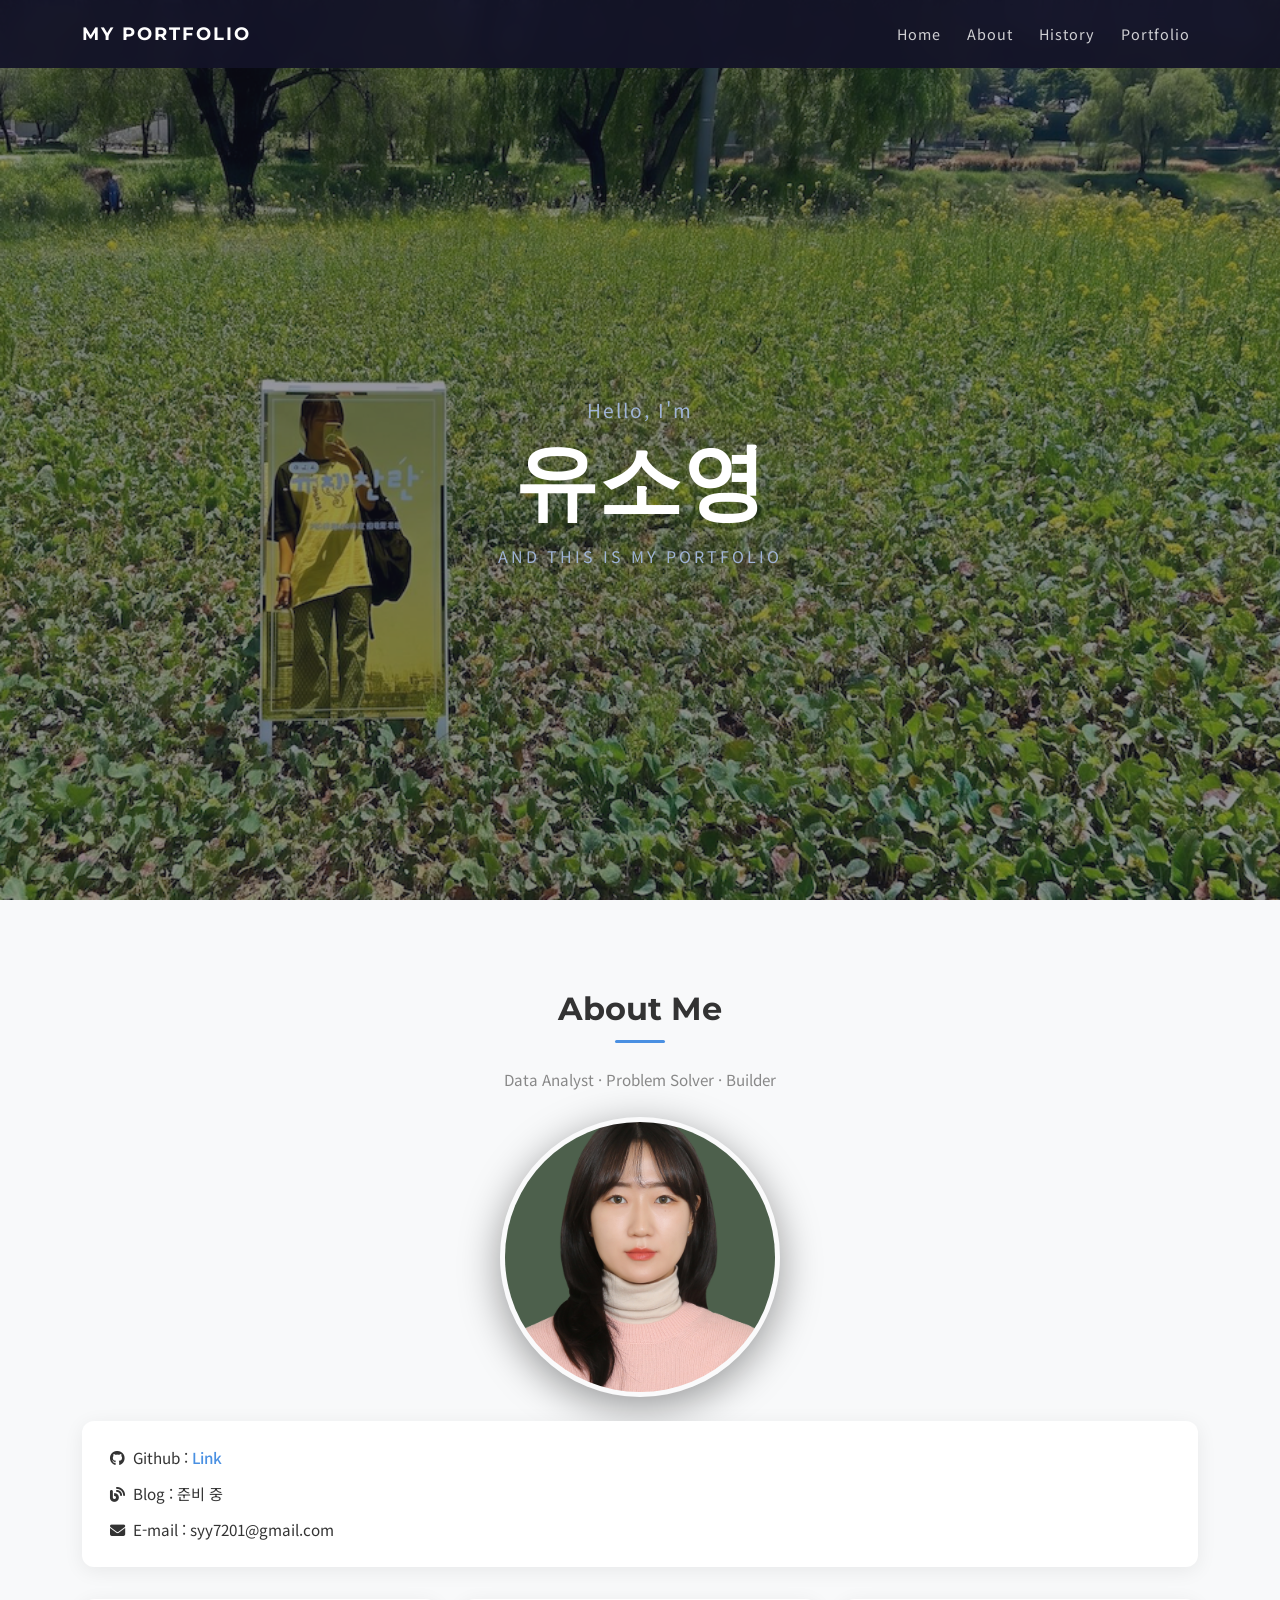
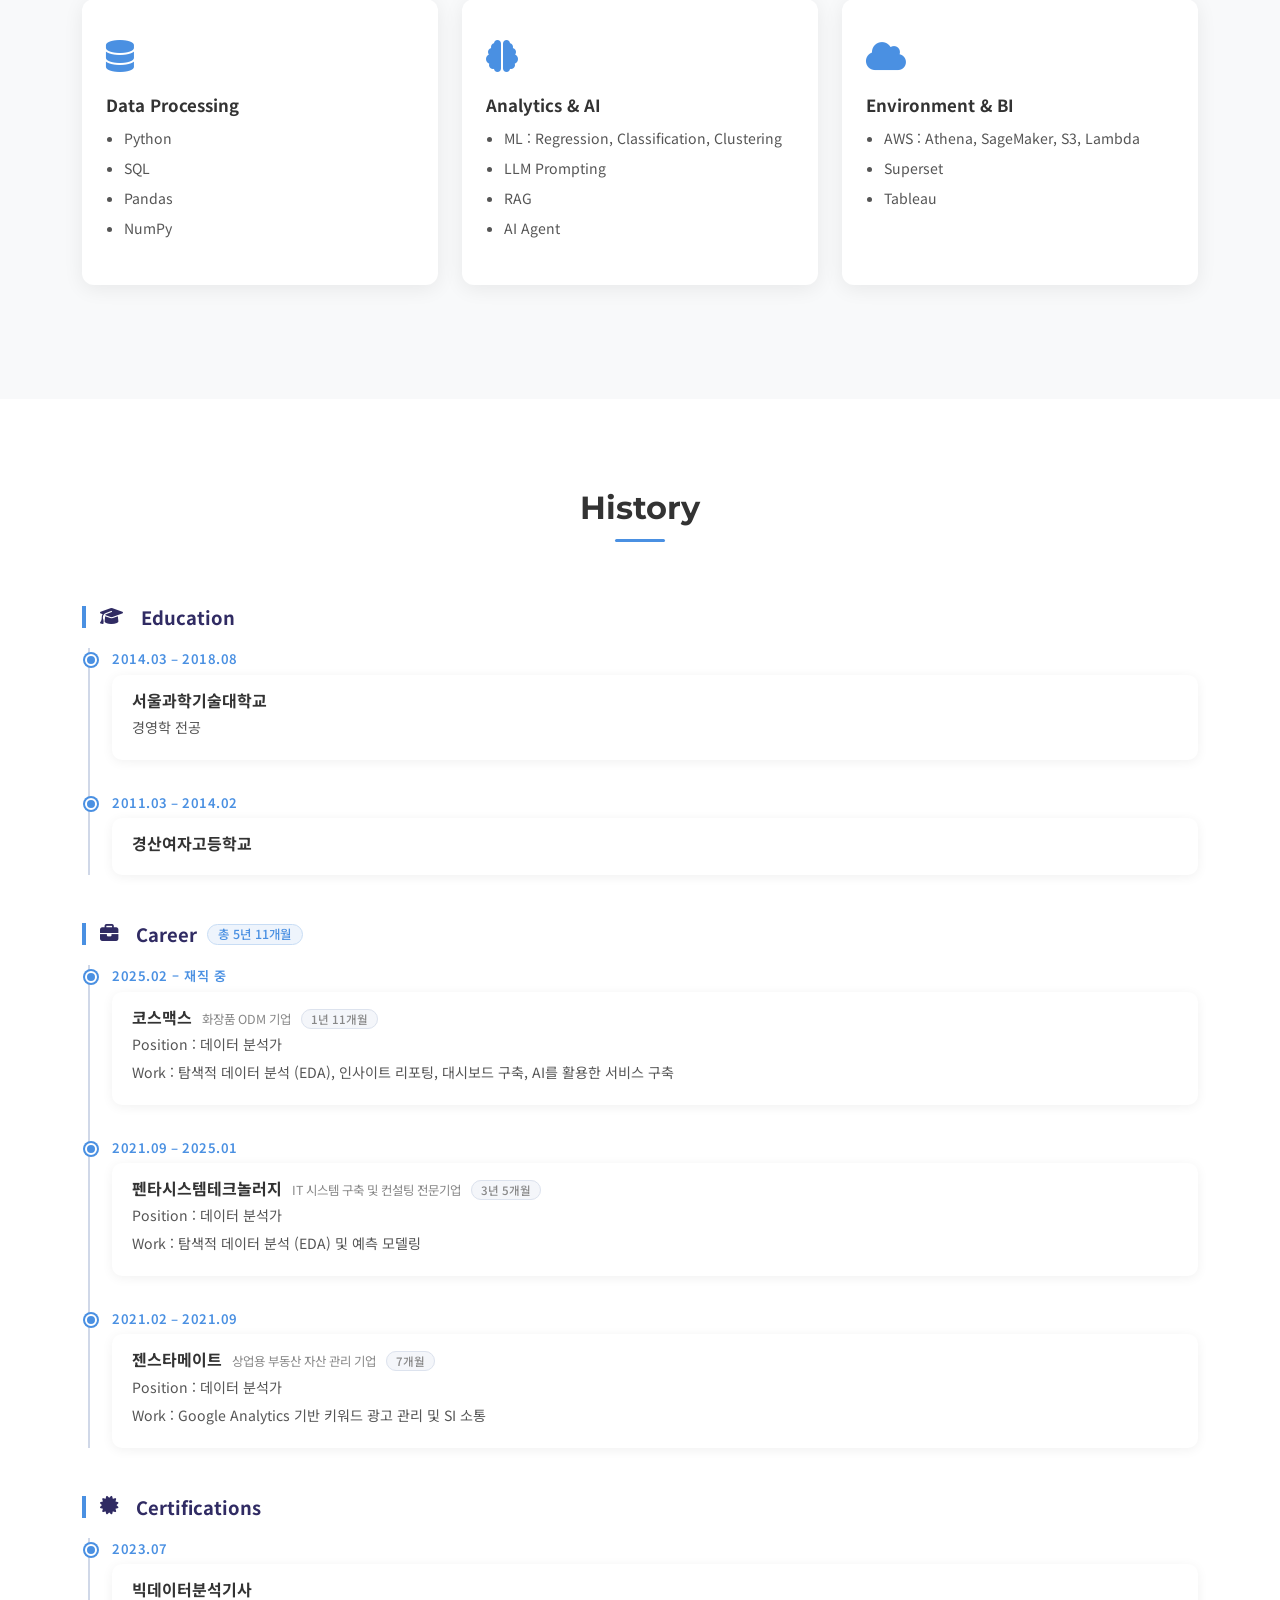
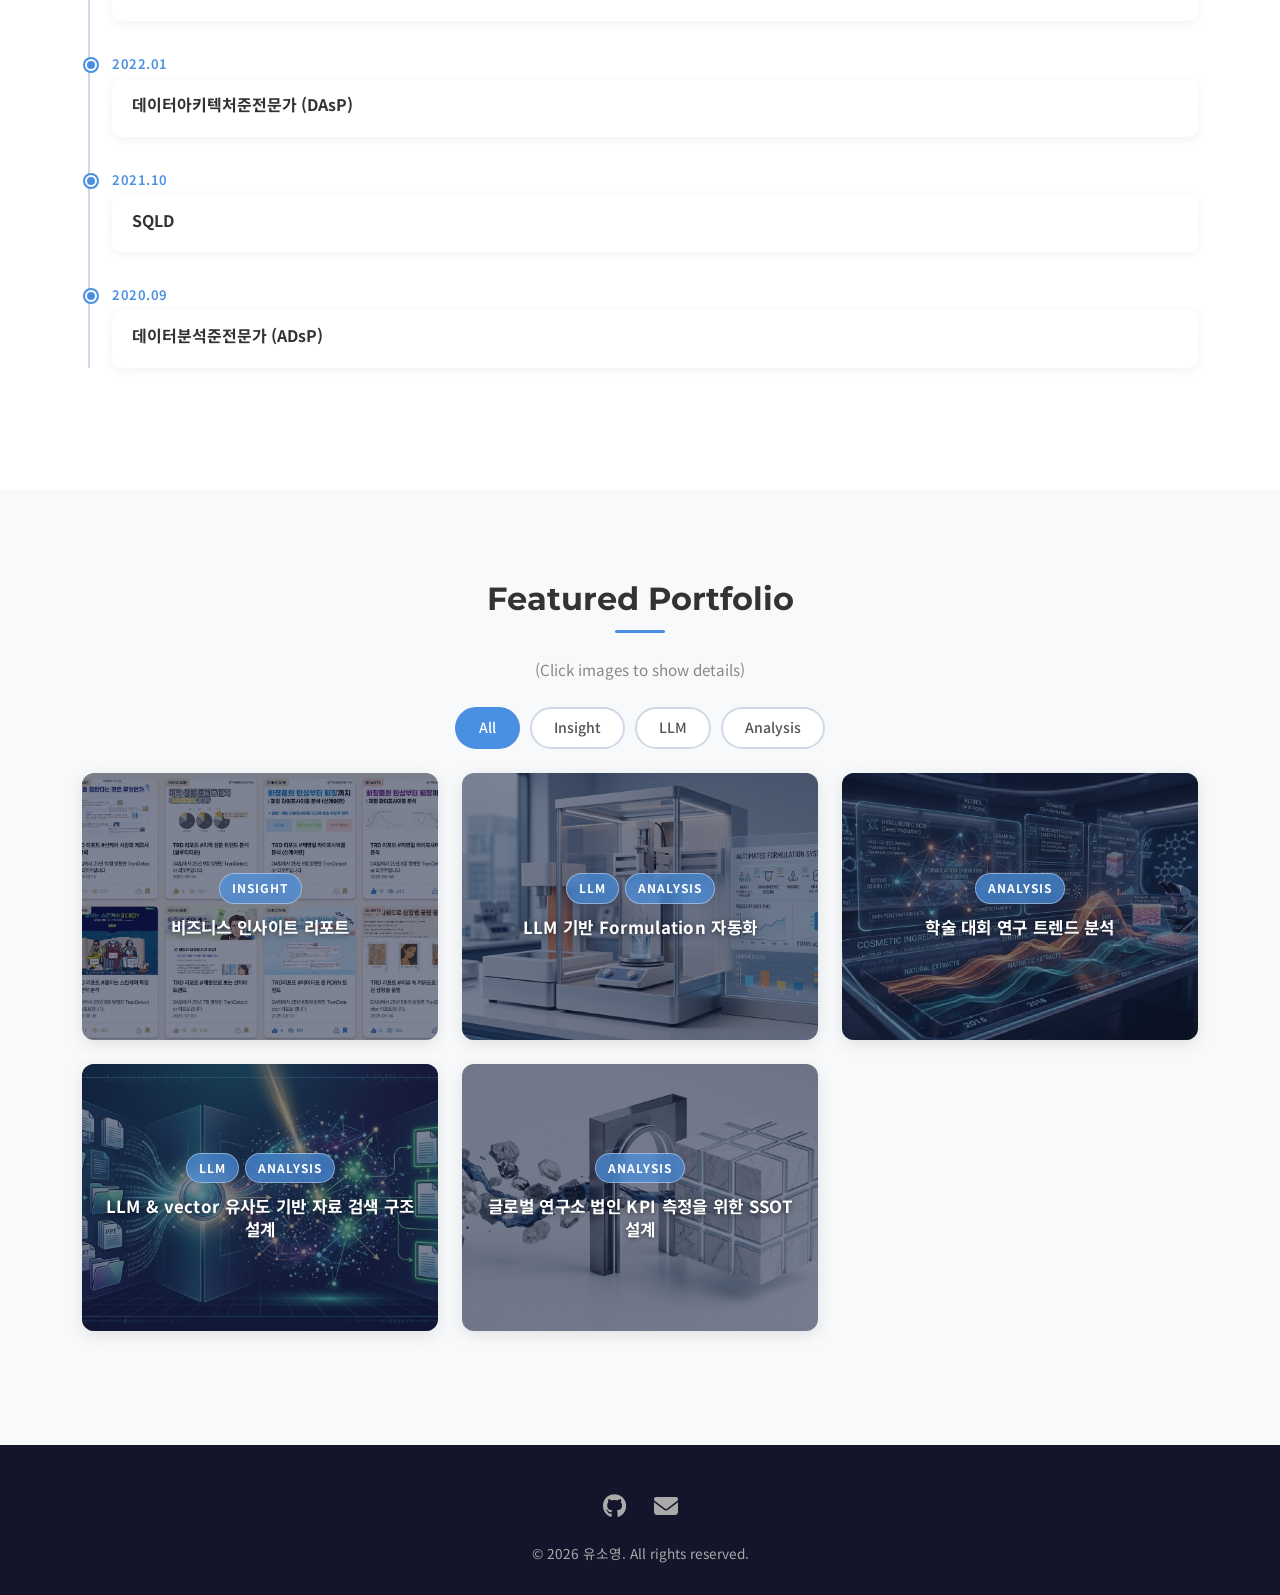
==== commit c0cc5453: "Update 코스맥스 work description in career section Co-Authored-By: Claude Sonnet 4.6 <noreply@anthropic." ====
--- a/index.html
+++ b/index.html
@@ -141,7 +141,7 @@
           <div class="timeline-content">
             <h5>코스맥스 <span class="timeline-company-desc">화장품 ODM 기업</span> <span class="timeline-duration"></span></h5>
             <p>Position : 데이터 분석가</p>
-            <p>Work : 탐색적 데이터 분석 (EDA) 및 대시보드 구축, AI를 활용한 분석 서비스 구축</p>
+            <p>Work : 탐색적 데이터 분석 (EDA), 인사이트 리포팅, 대시보드 구축, AI를 활용한 서비스 구축</p>
           </div>
         </div>
         <div class="timeline-item" data-start="2021-09" data-end="2025-01">
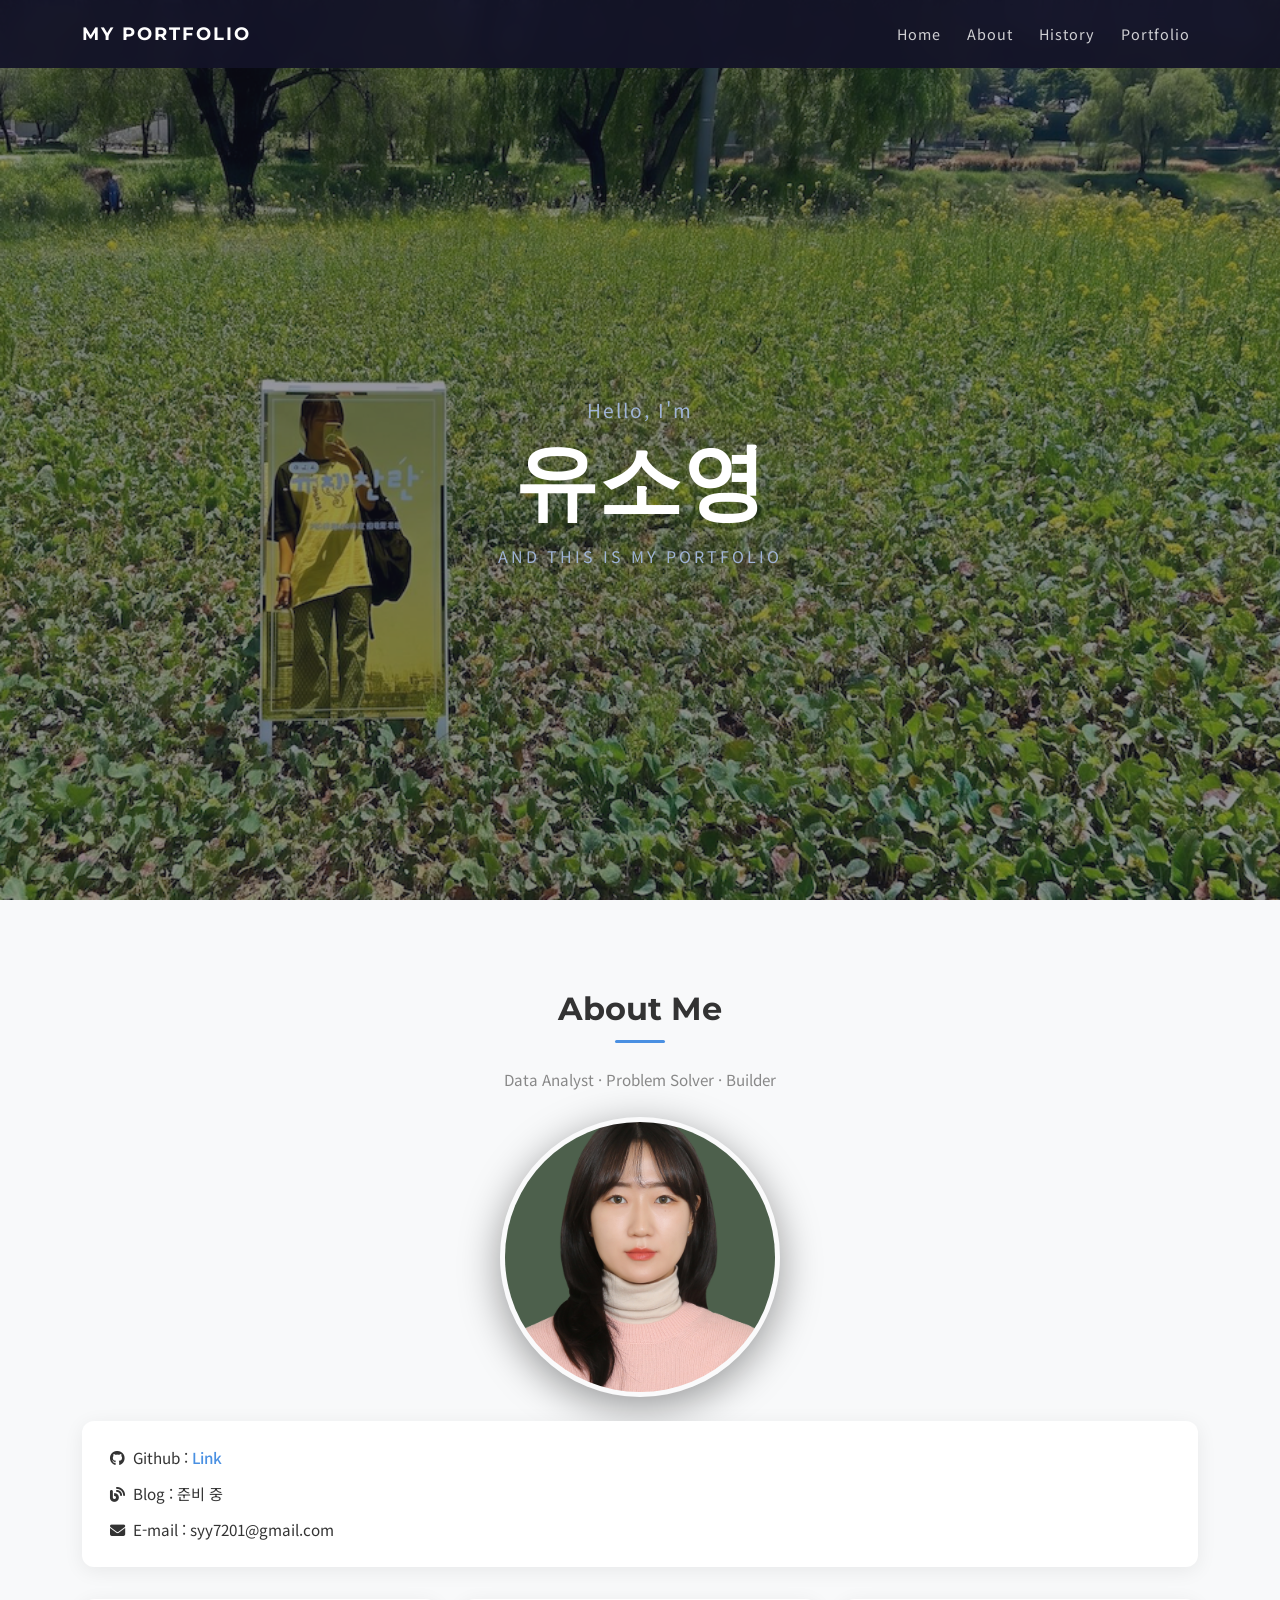
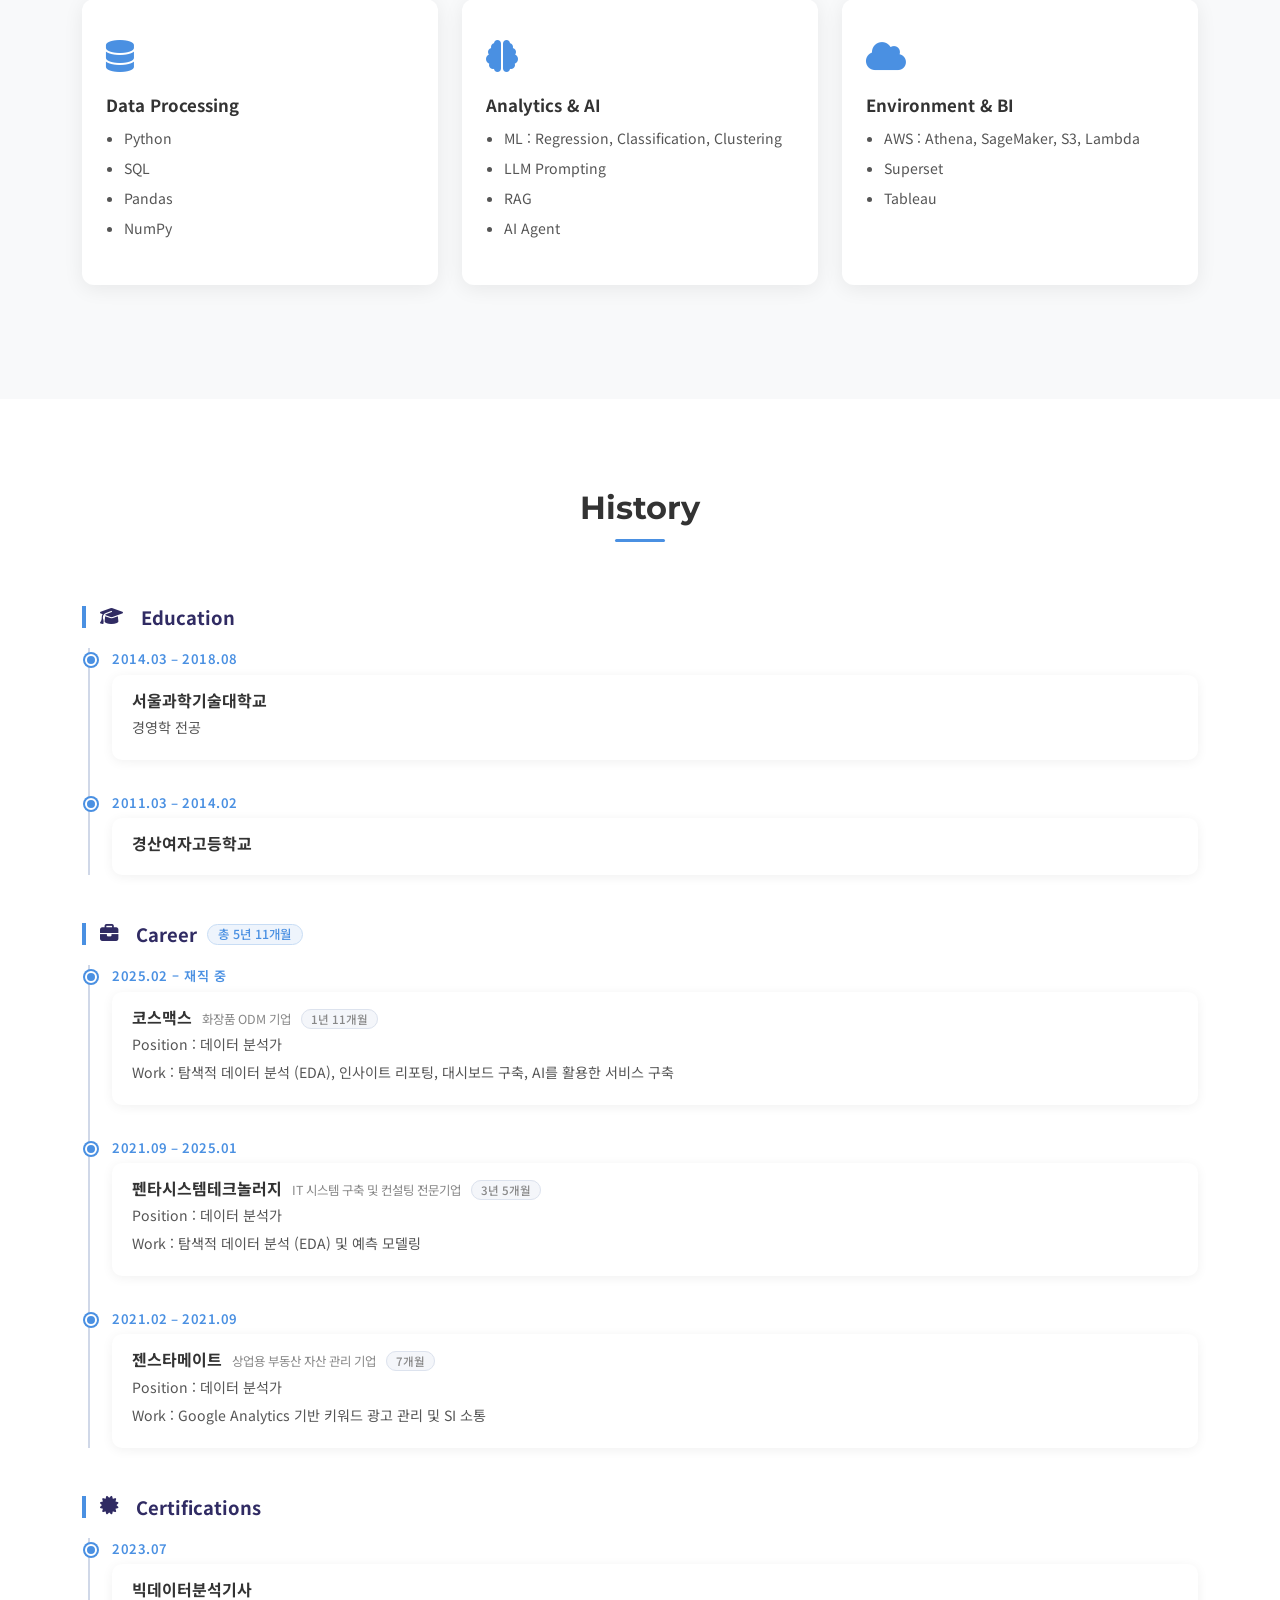
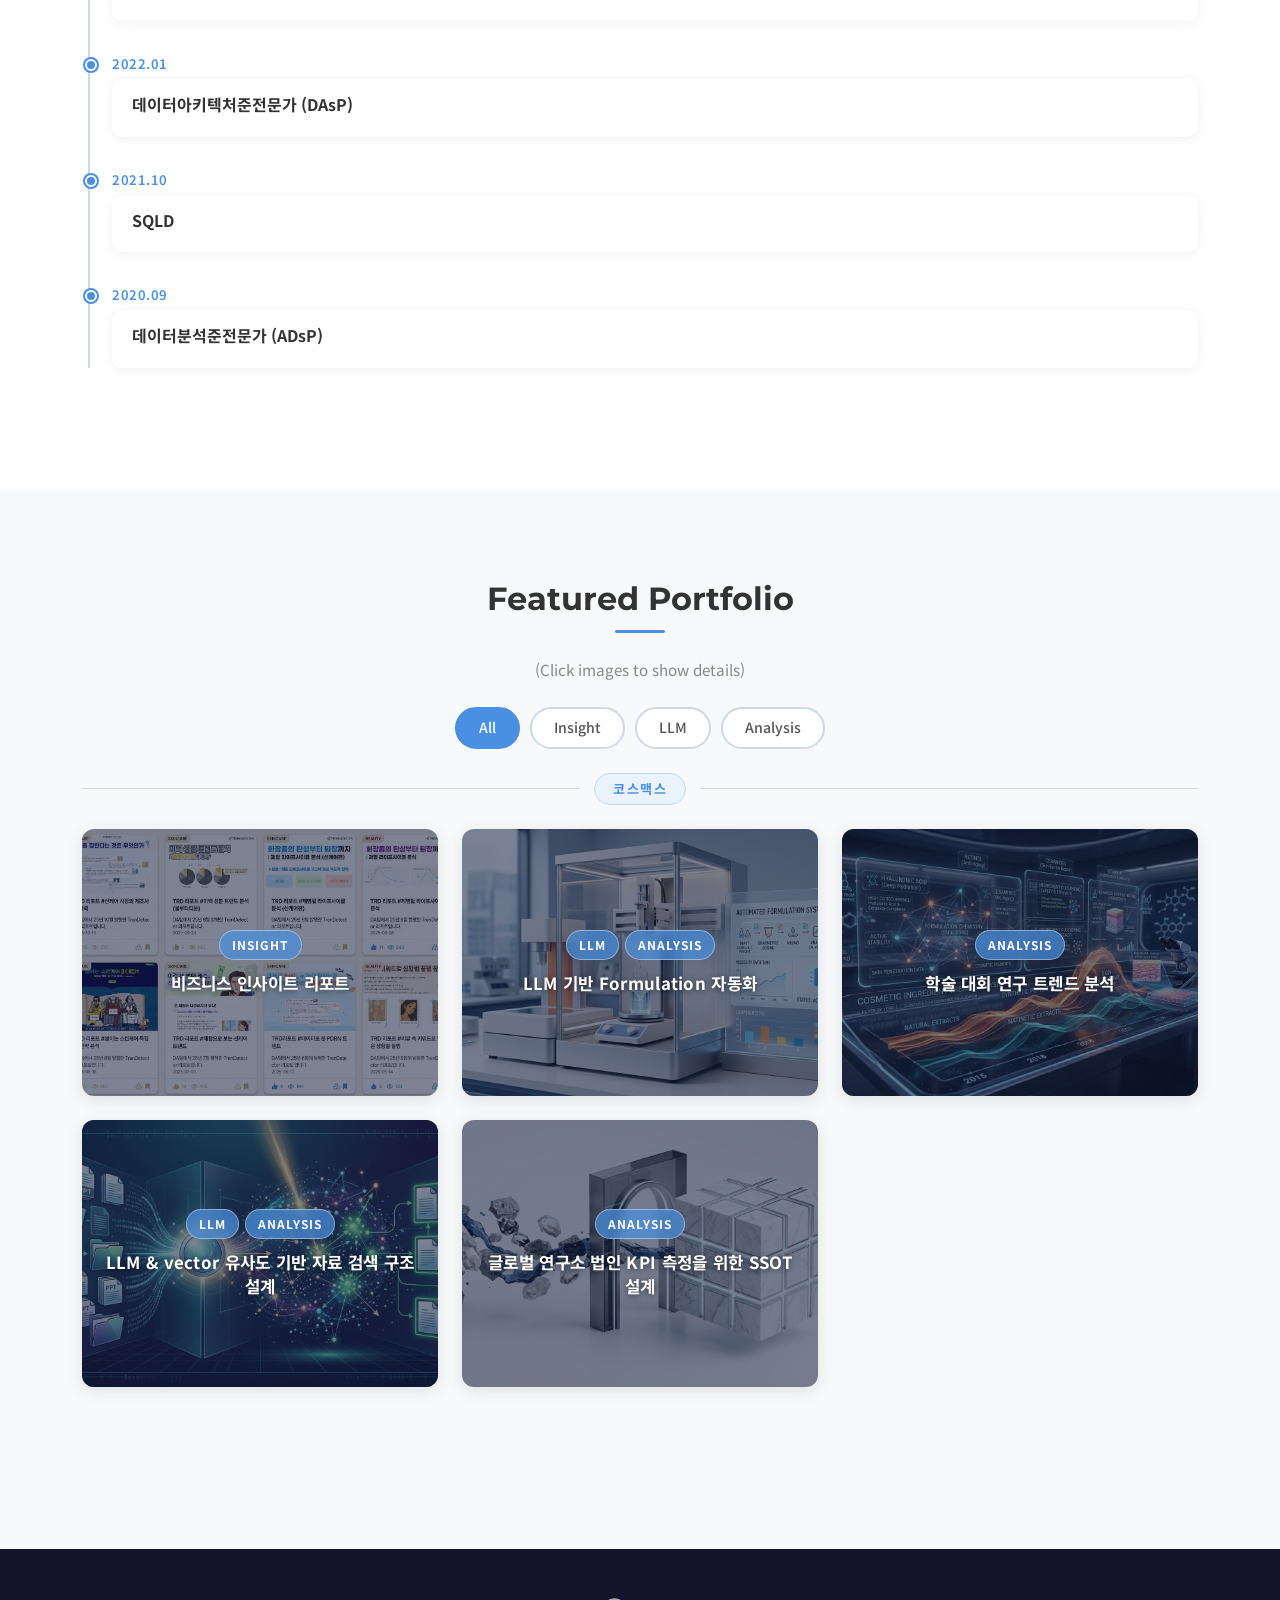
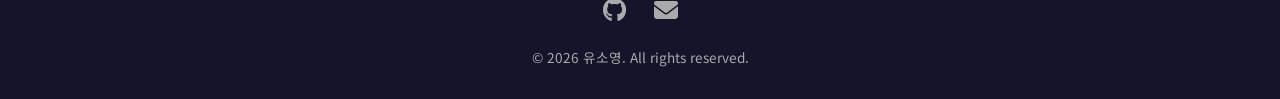
==== commit 7bb38929: "Group portfolio cards by company section Co-Authored-By: Claude Sonnet 4.6 <noreply@anthropic.com>" ====
--- a/index.html
+++ b/index.html
@@ -208,7 +208,7 @@
       </div>
 
       <!-- Portfolio Grid -->
-      <div class="row" id="portfolio-grid" aria-live="polite"></div>
+      <div id="portfolio-grid" aria-live="polite"></div>
       <div id="portfolio-modals"></div>
     </div>
   </section>
--- a/css/style.css
+++ b/css/style.css
@@ -424,6 +424,43 @@
   line-height: 1.4;
   text-shadow: 0 1px 6px rgba(0,0,0,0.6);
   letter-spacing: 0.3px;
+}
+
+/* 회사별 섹션 */
+.portfolio-company-section {
+  margin-bottom: 48px;
+}
+
+.portfolio-company-section.hidden {
+  display: none;
+}
+
+.portfolio-company-header {
+  display: flex;
+  align-items: center;
+  gap: 14px;
+  margin-bottom: 24px;
+}
+
+.portfolio-company-header::before,
+.portfolio-company-header::after {
+  content: '';
+  flex: 1;
+  height: 1px;
+  background: #d0d8e8;
+}
+
+.portfolio-company-label {
+  font-size: 0.82rem;
+  font-weight: 700;
+  letter-spacing: 1.5px;
+  text-transform: uppercase;
+  color: #4a90e2;
+  background: #eaf2fb;
+  border: 1.5px solid #c2d9f5;
+  border-radius: 20px;
+  padding: 4px 18px;
+  white-space: nowrap;
 }
 
 /* 필터 숨김 애니메이션 */
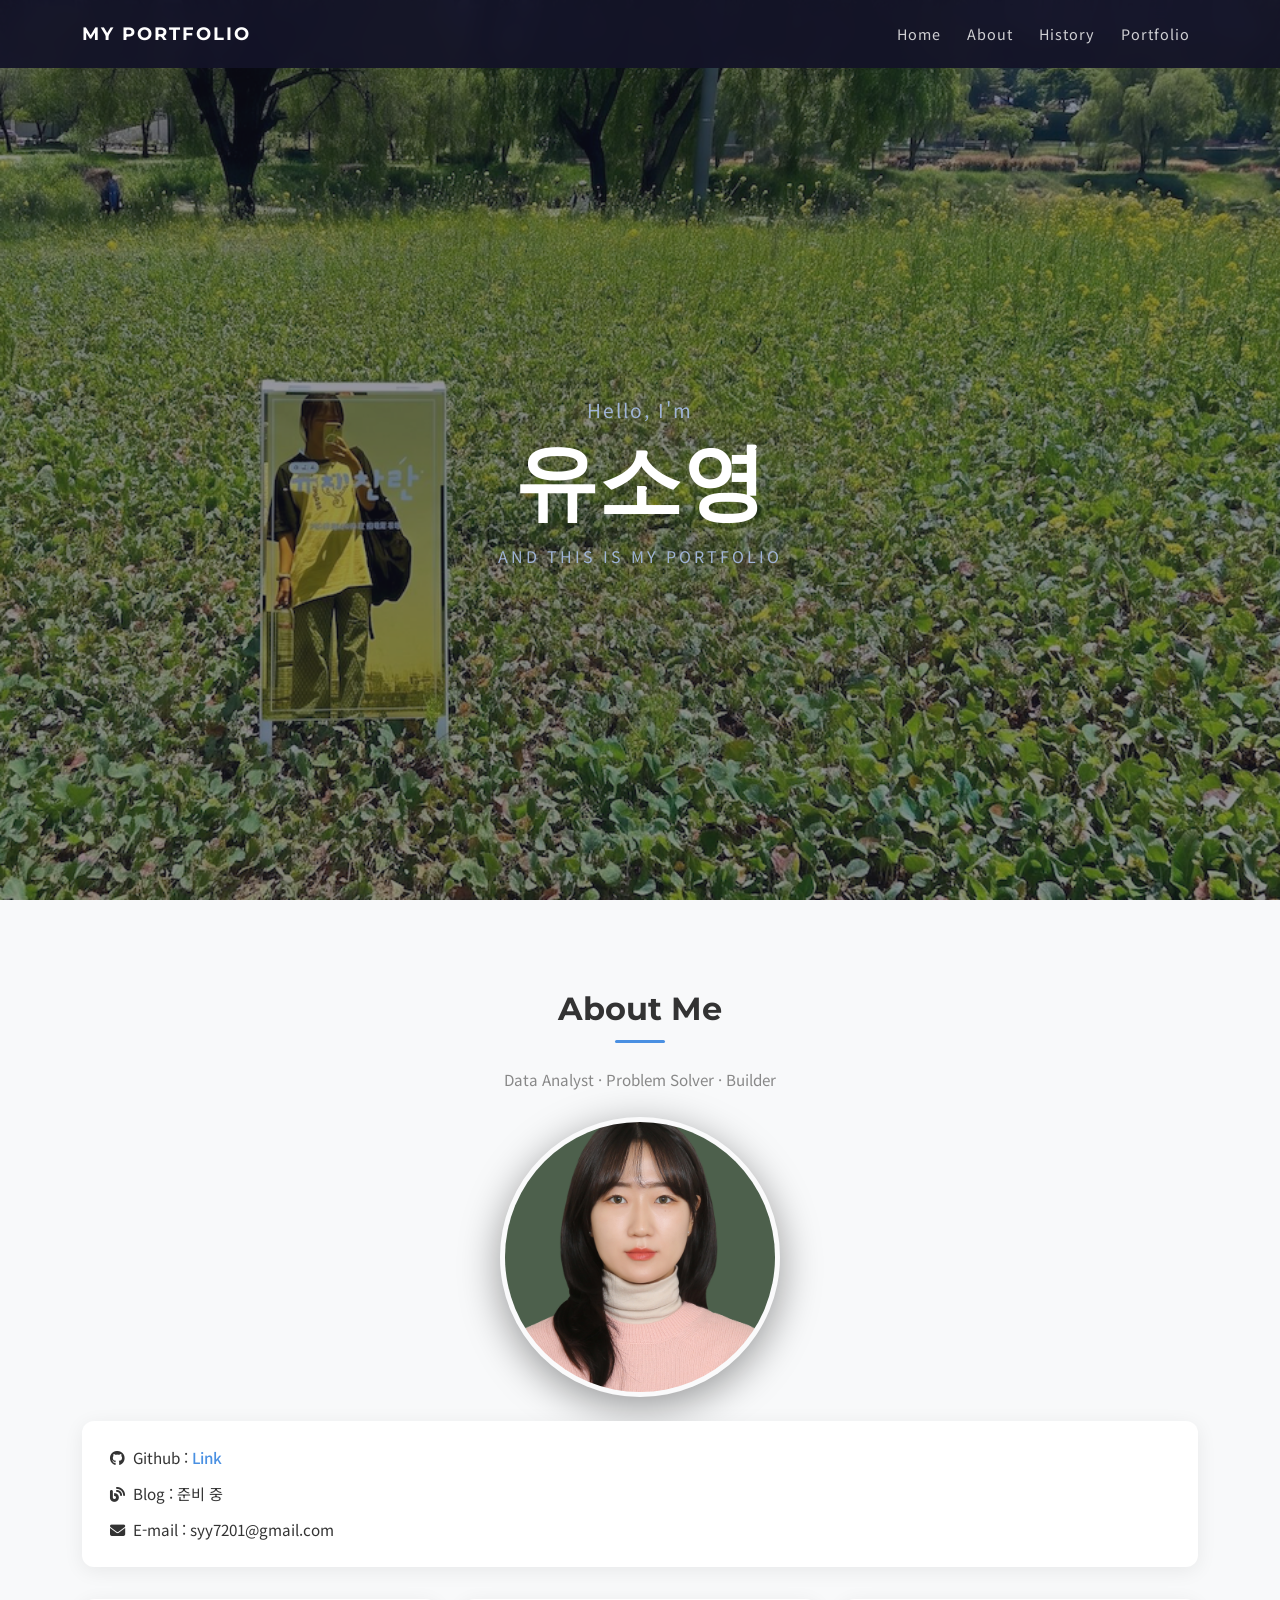
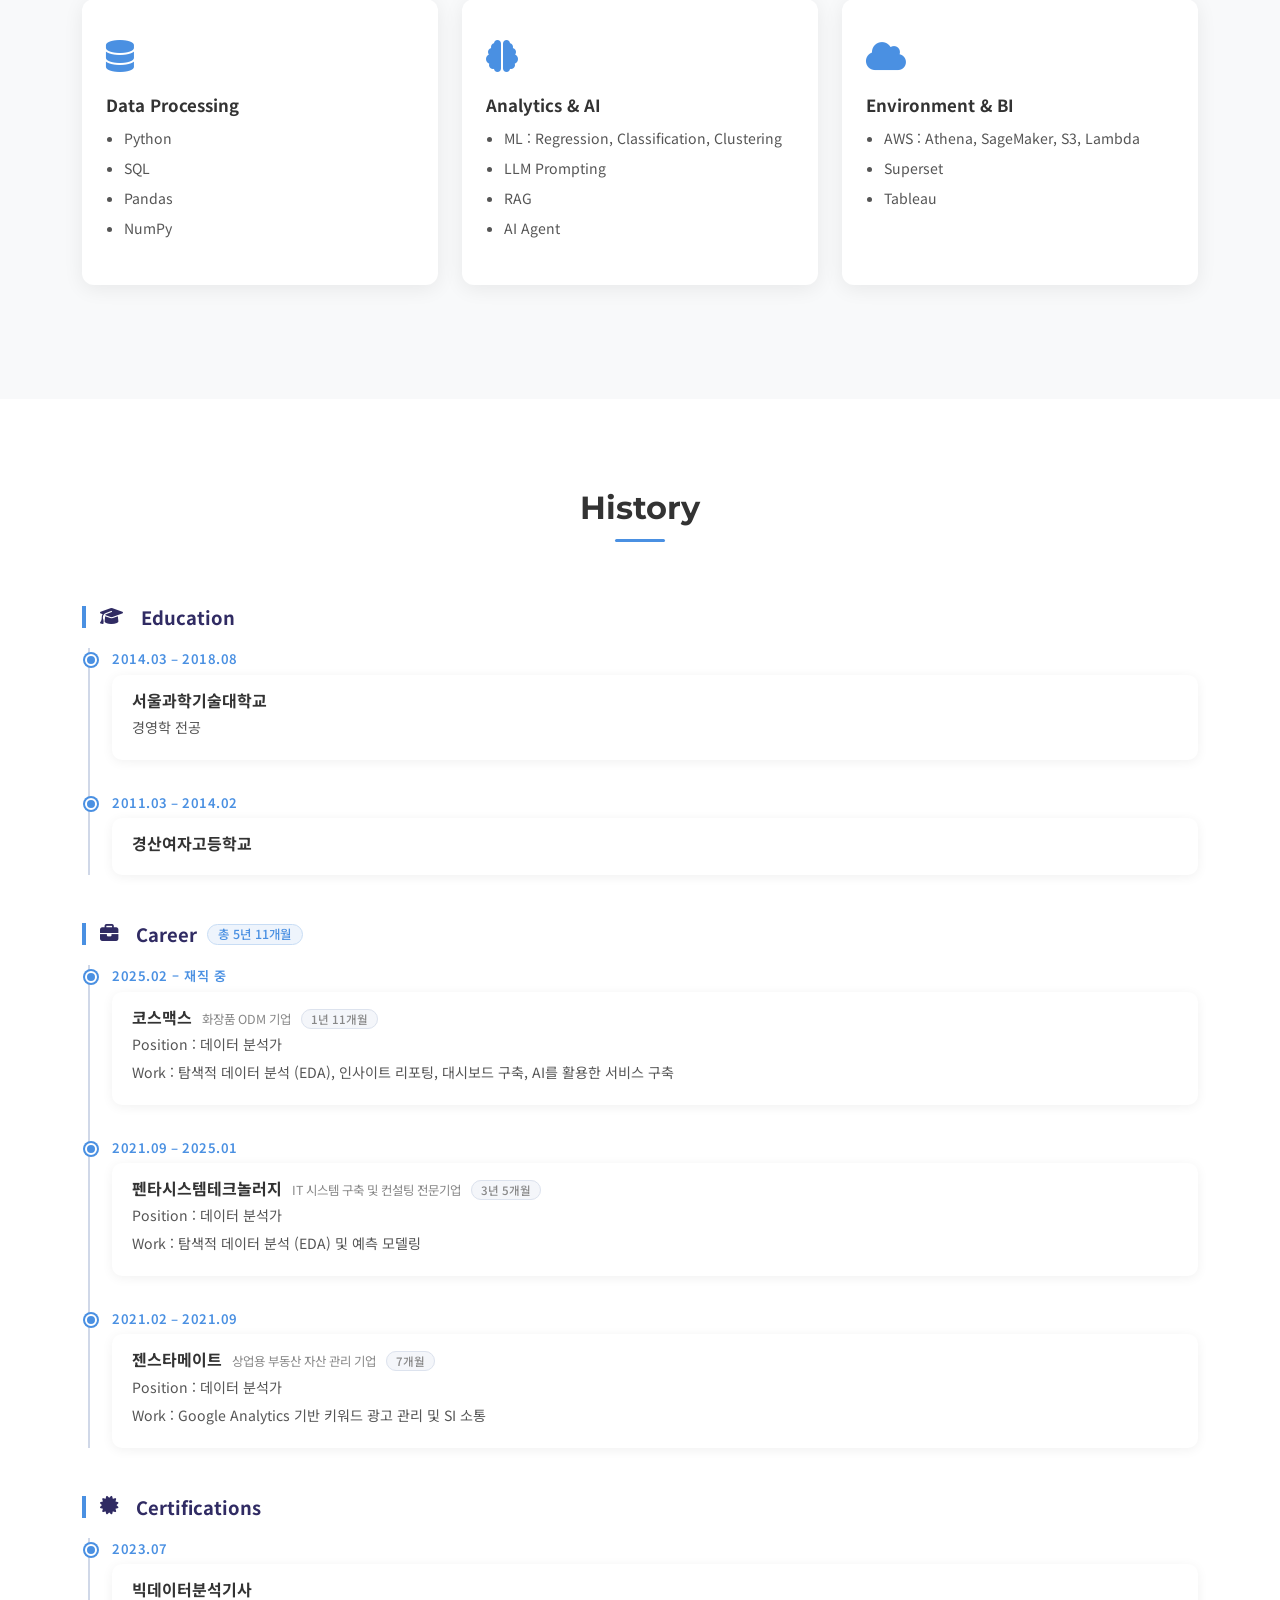
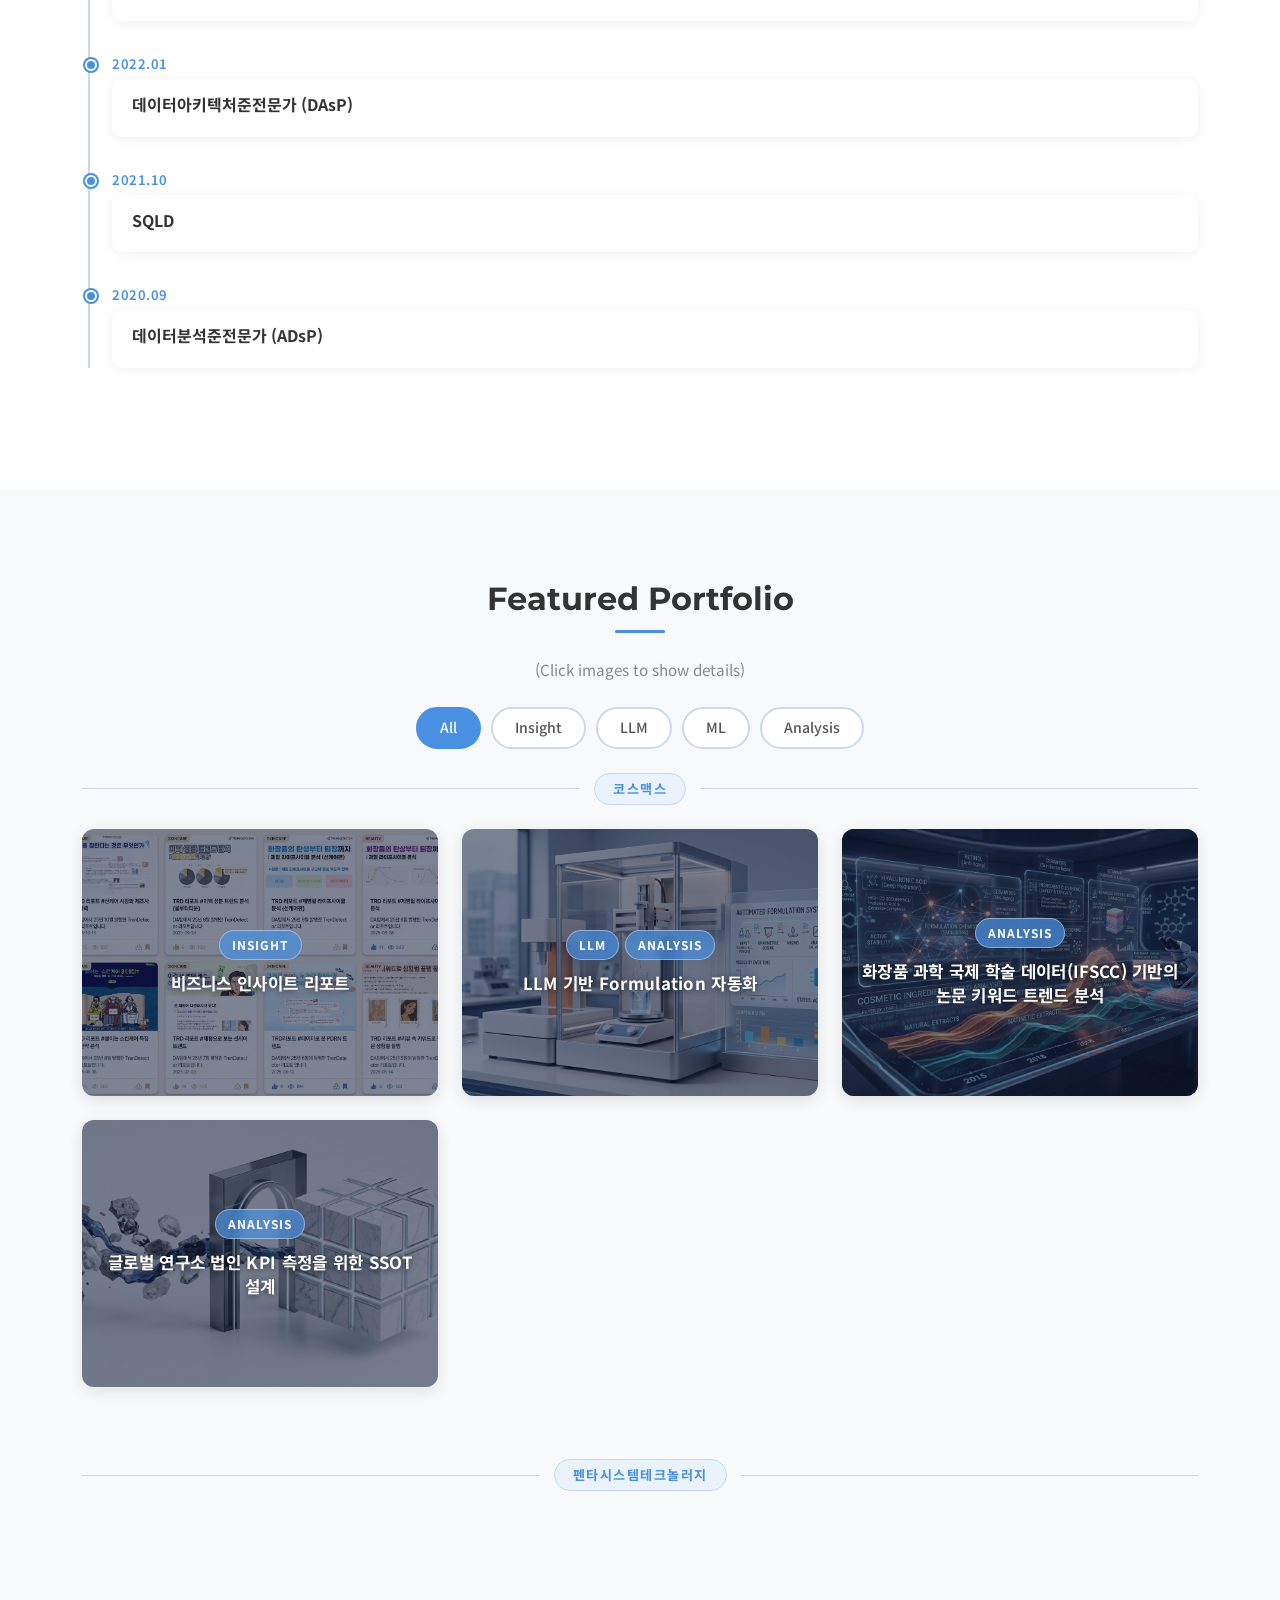
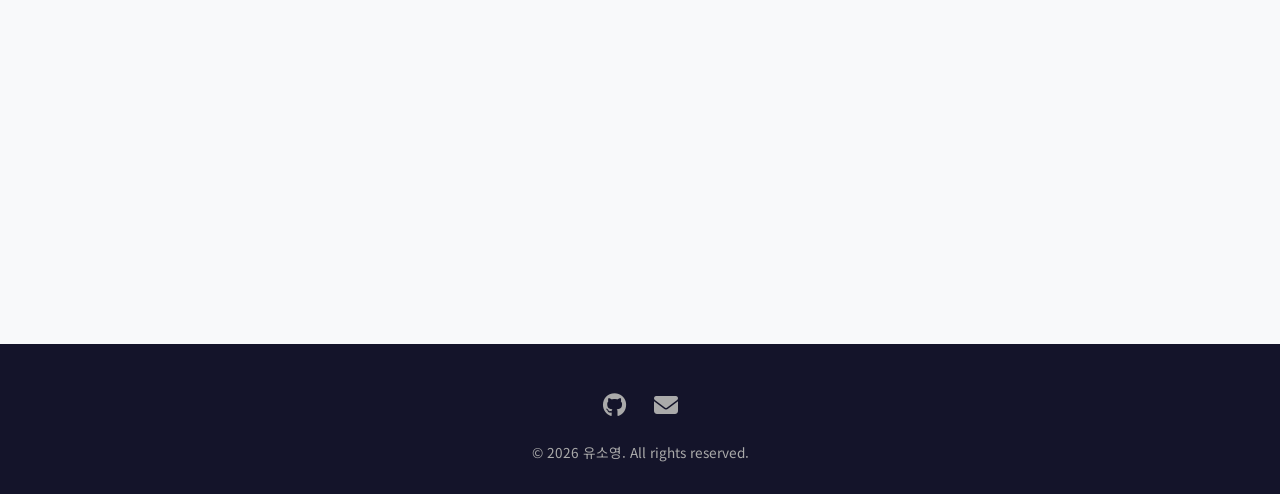
==== commit c5fab1b0: "Add wind power prediction portfolio card for 펜타시스템테크놀러지 Co-Authored-By: Claude Sonnet 4.6 <noreply@a" ====
--- a/index.html
+++ b/index.html
@@ -204,6 +204,7 @@
         <button class="filter-btn active" data-filter="all">All</button>
         <button class="filter-btn" data-filter="insight">Insight</button>
         <button class="filter-btn" data-filter="llm">LLM</button>
+        <button class="filter-btn" data-filter="ml">ML</button>
         <button class="filter-btn" data-filter="analysis">Analysis</button>
       </div>
 
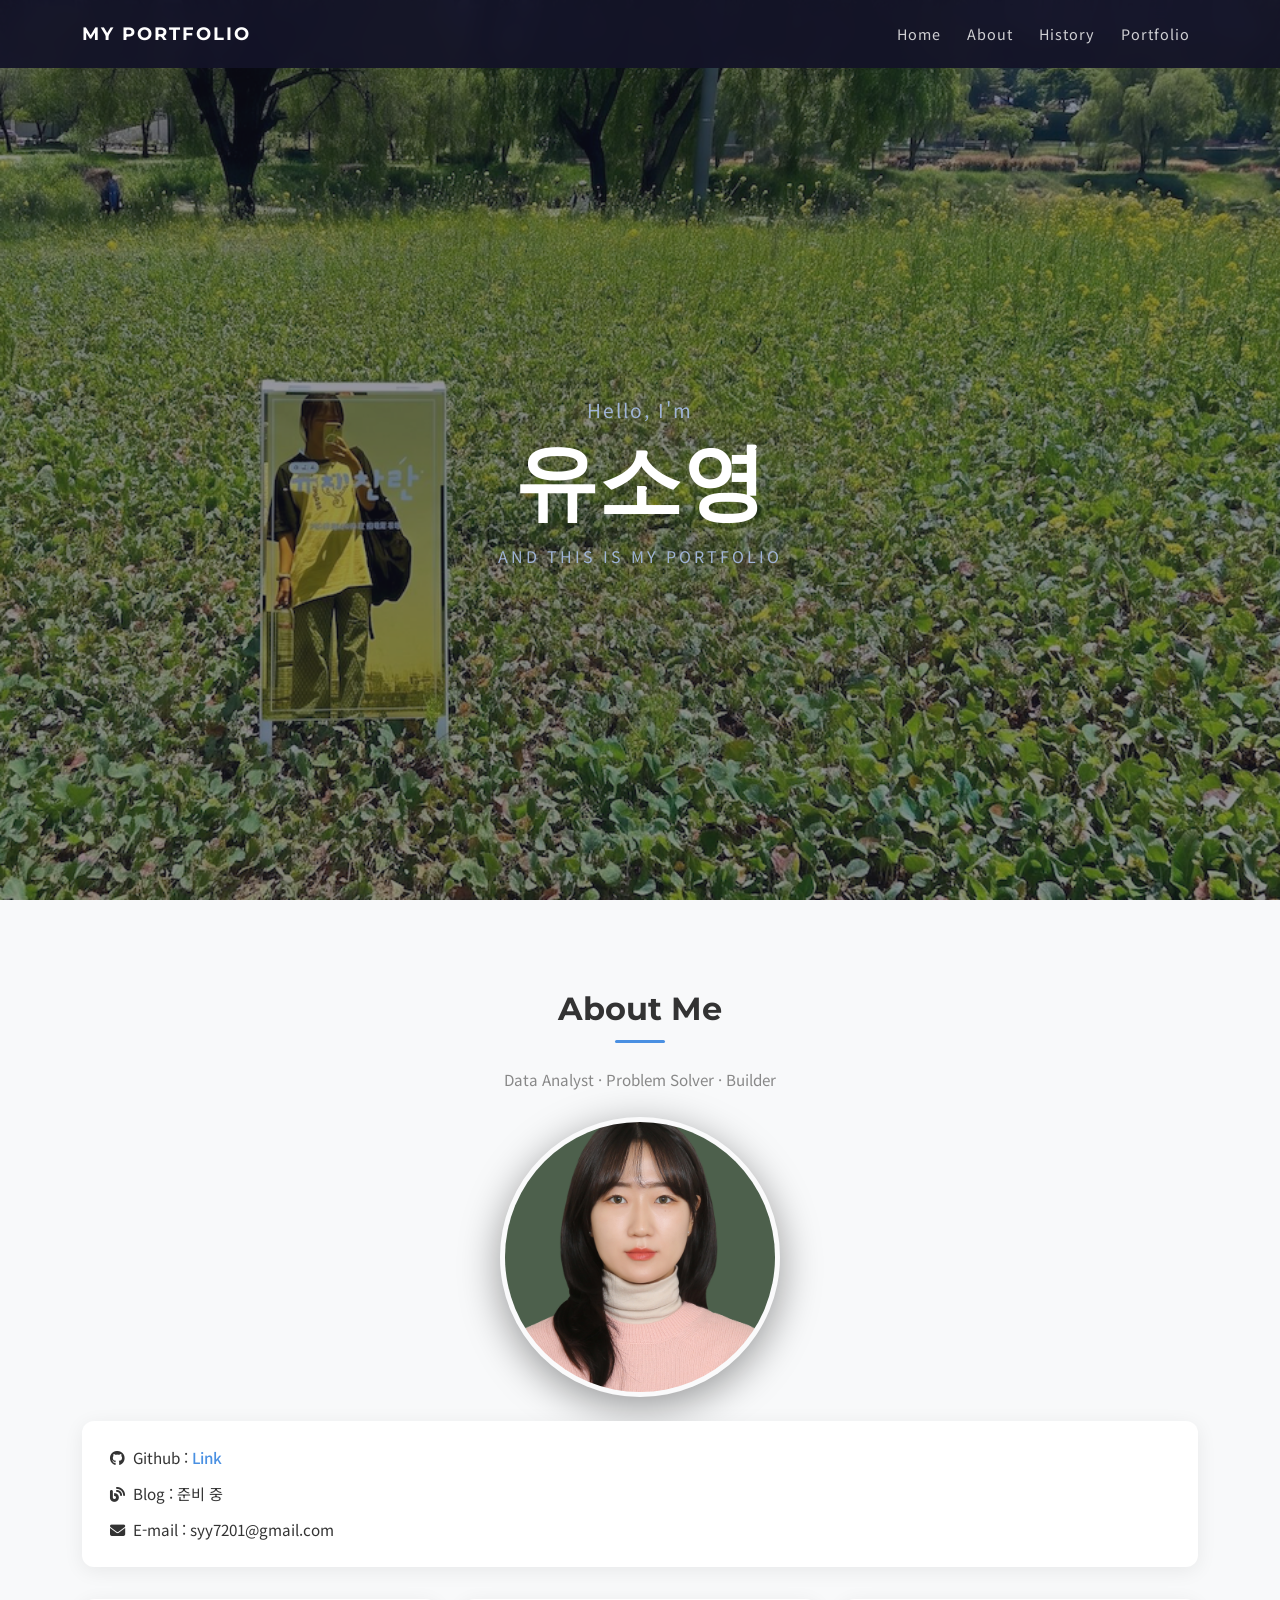
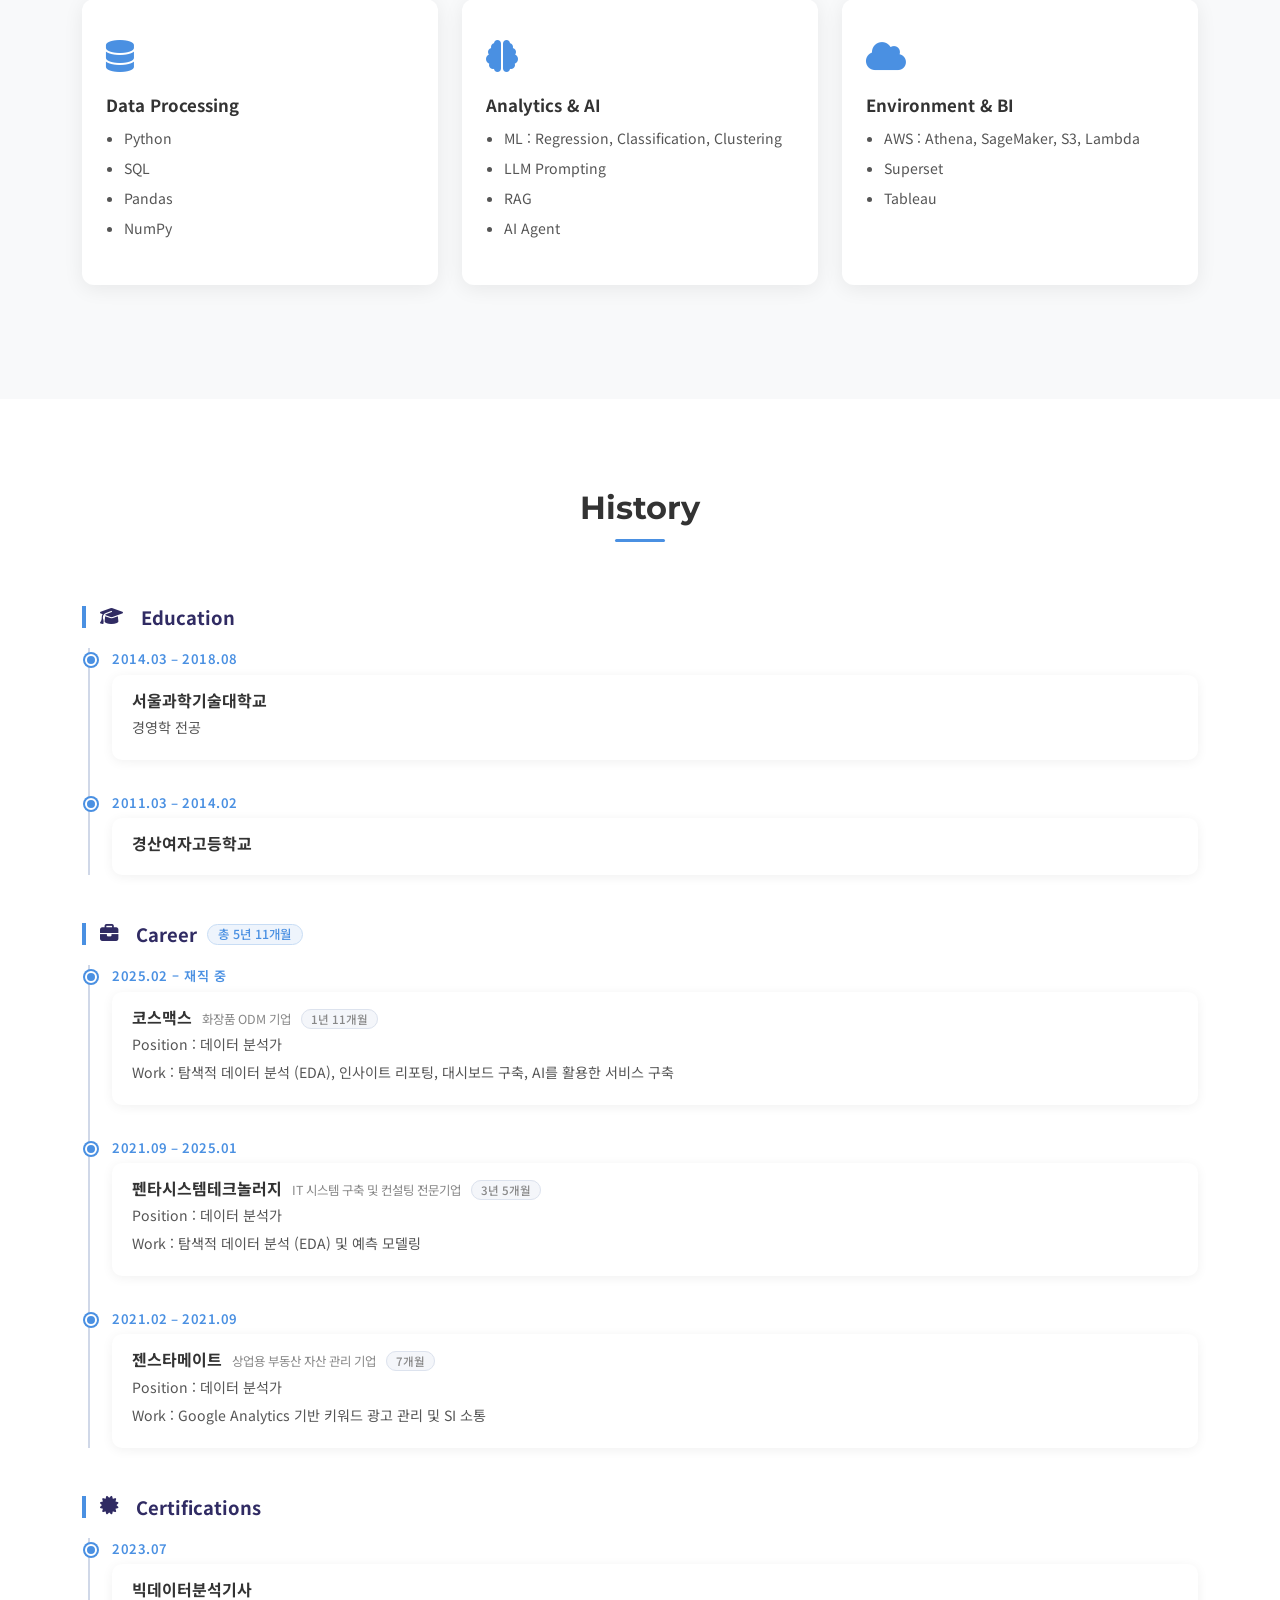
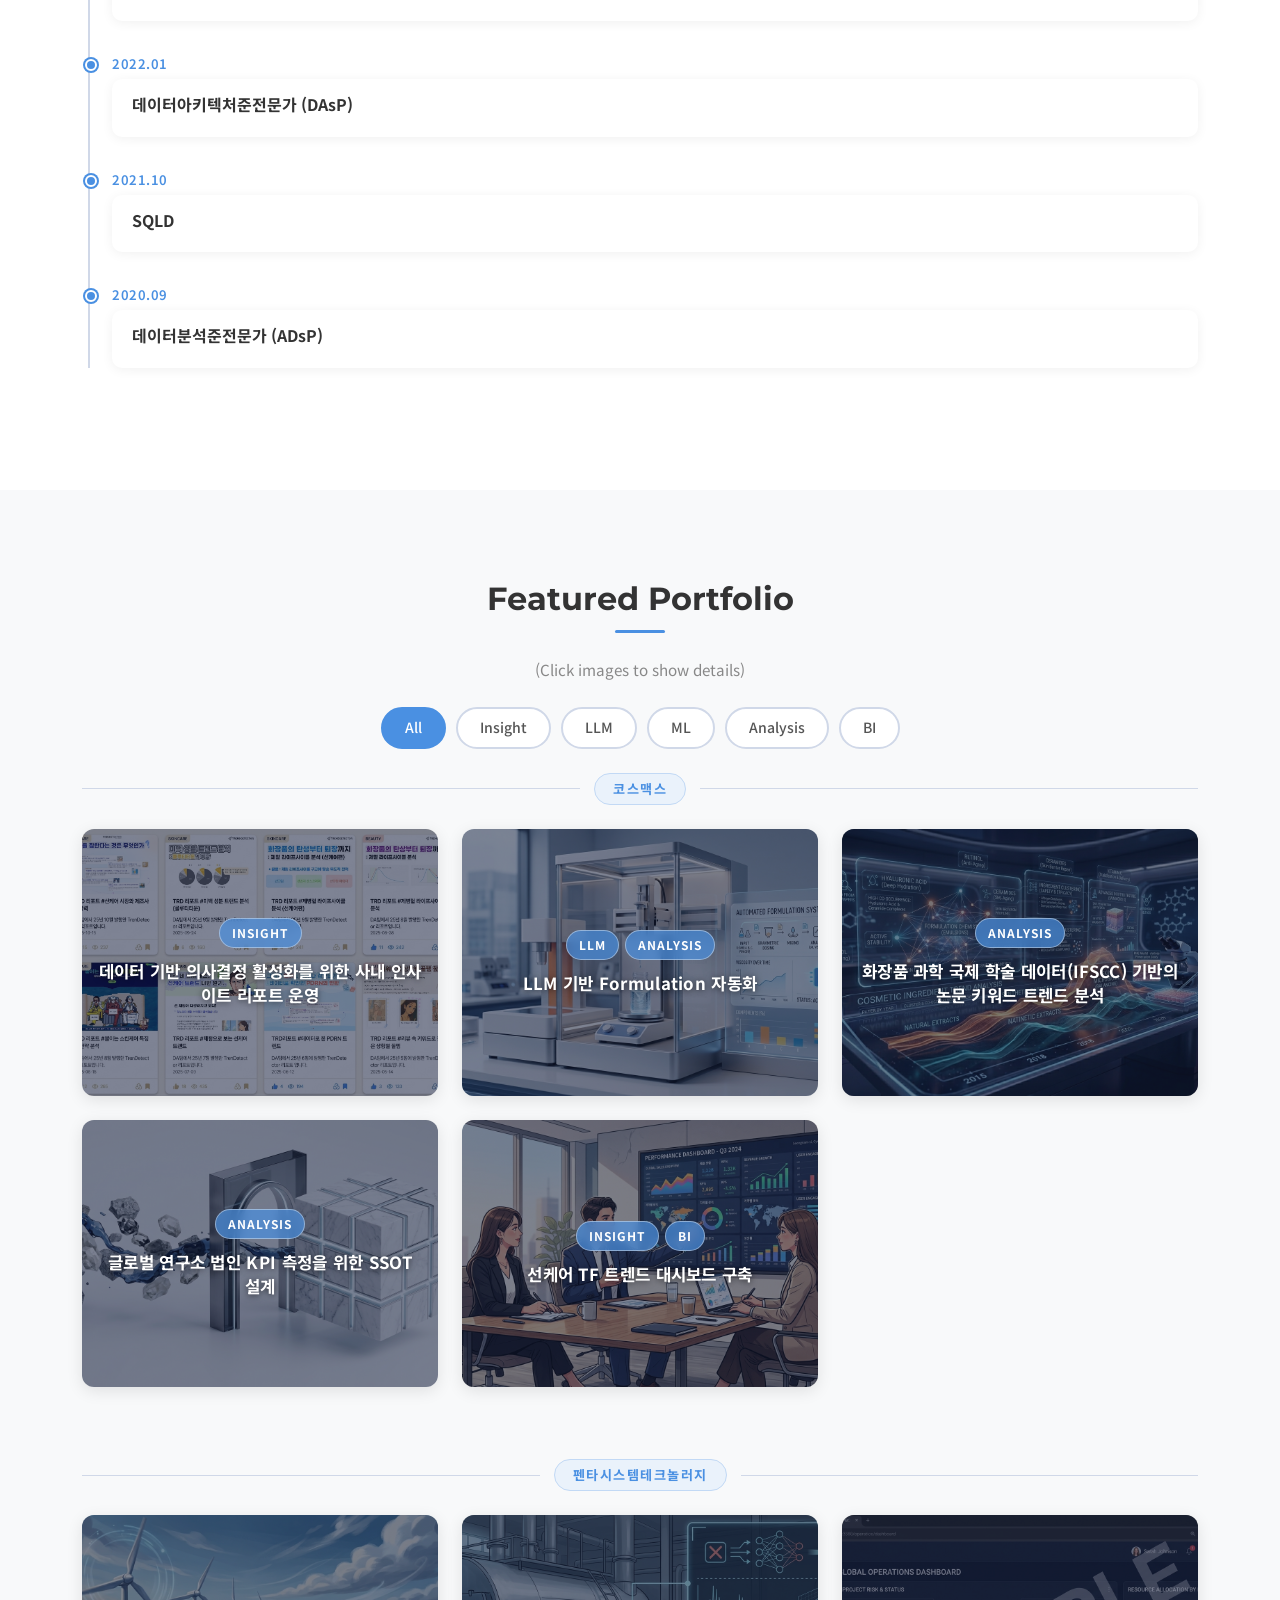
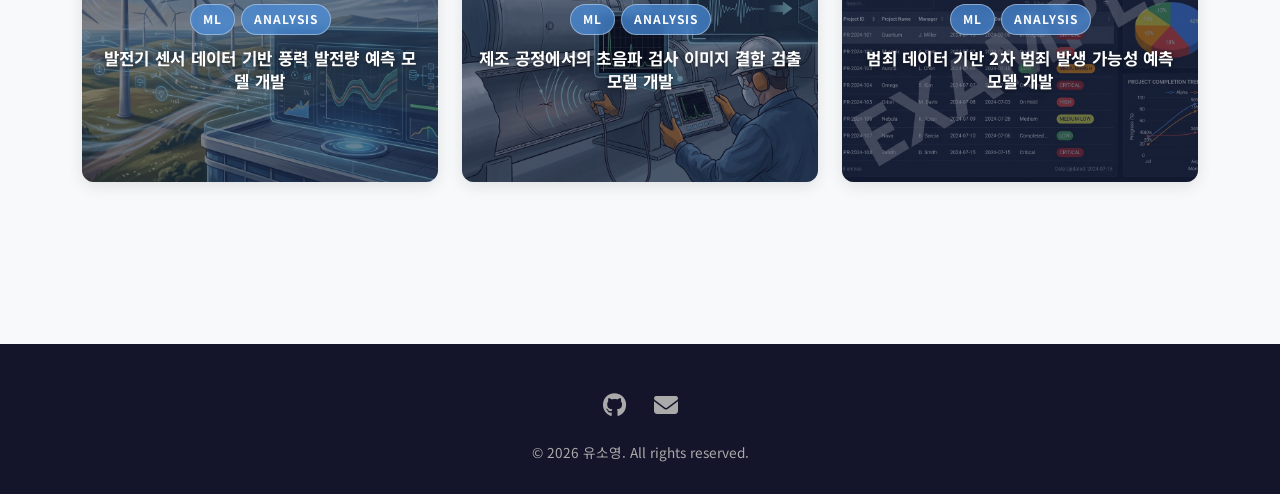
==== commit 4fb9730d: "Add 선케어 TF 트렌드 대시보드 구축 project card with BI filter Co-Authored-By: Claude Sonnet 4.6 <noreply@anthro" ====
--- a/index.html
+++ b/index.html
@@ -206,6 +206,7 @@
         <button class="filter-btn" data-filter="llm">LLM</button>
         <button class="filter-btn" data-filter="ml">ML</button>
         <button class="filter-btn" data-filter="analysis">Analysis</button>
+        <button class="filter-btn" data-filter="bi">BI</button>
       </div>
 
       <!-- Portfolio Grid -->
